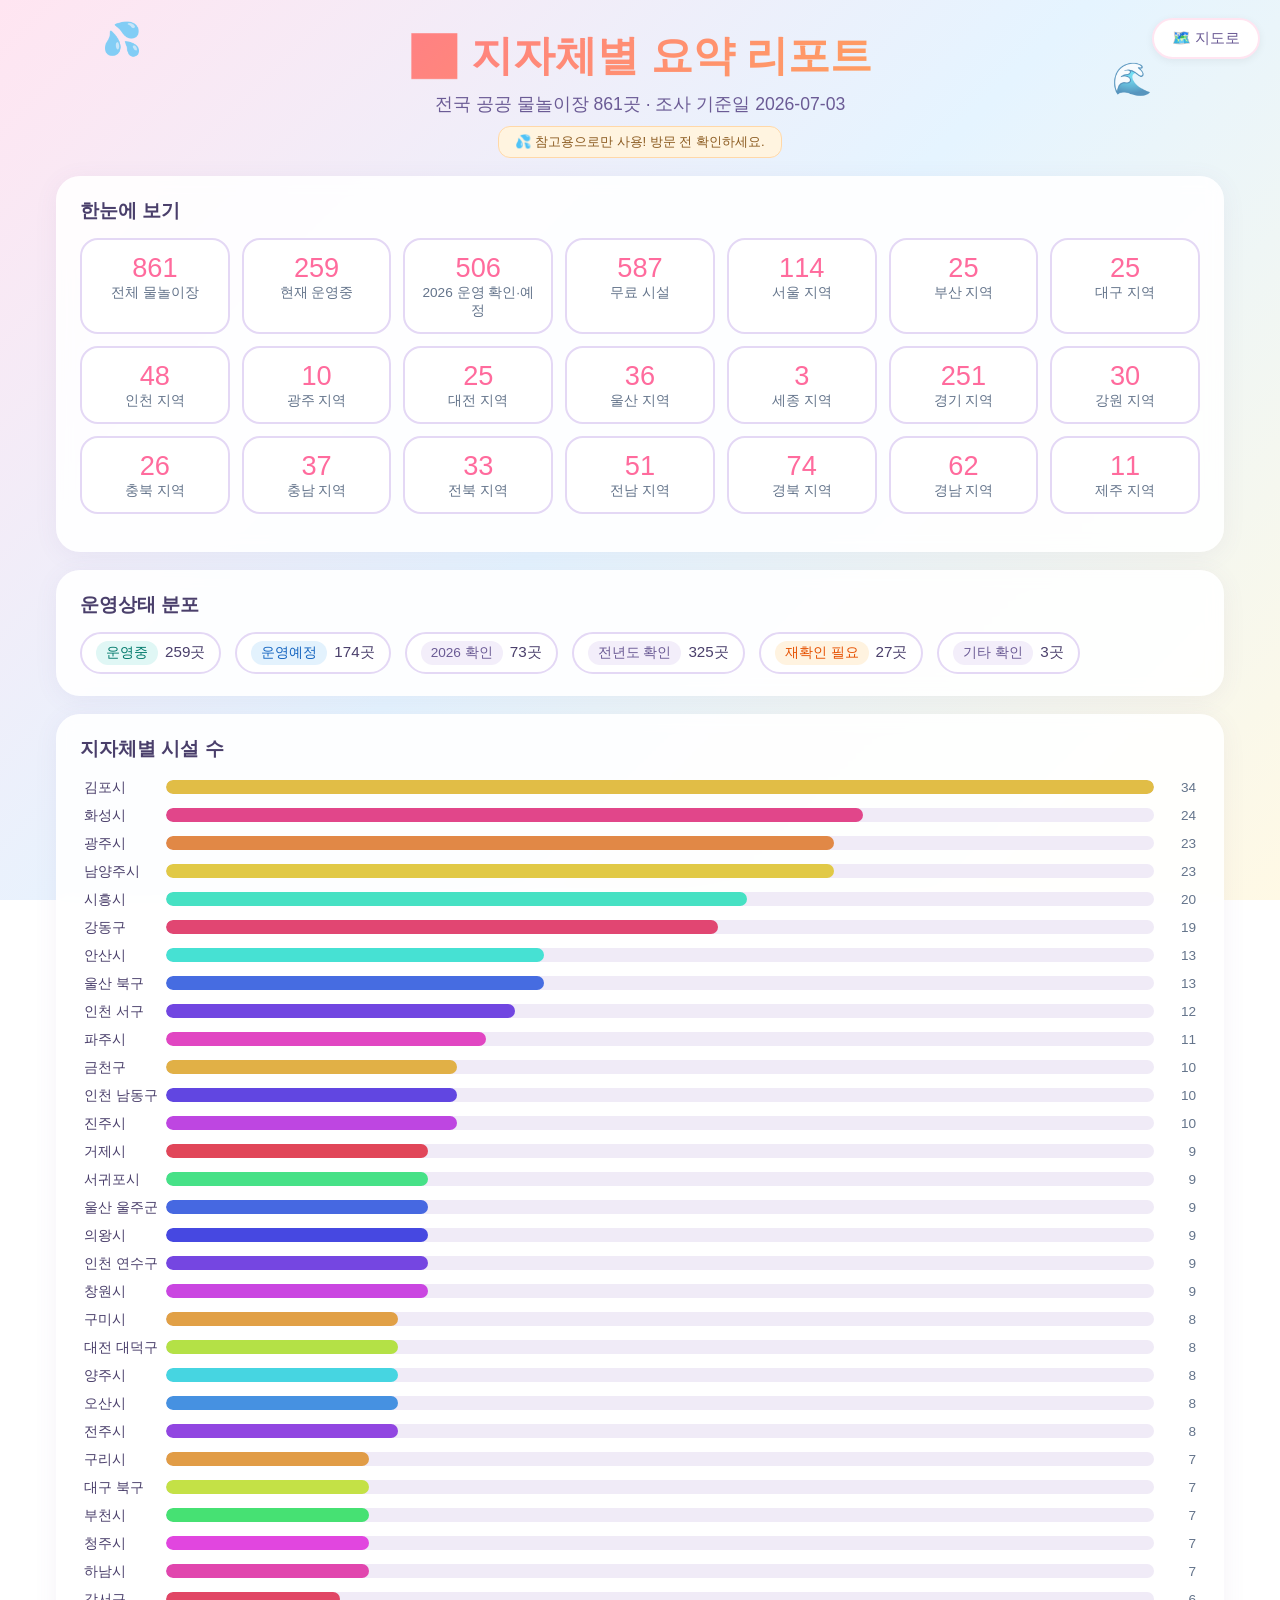
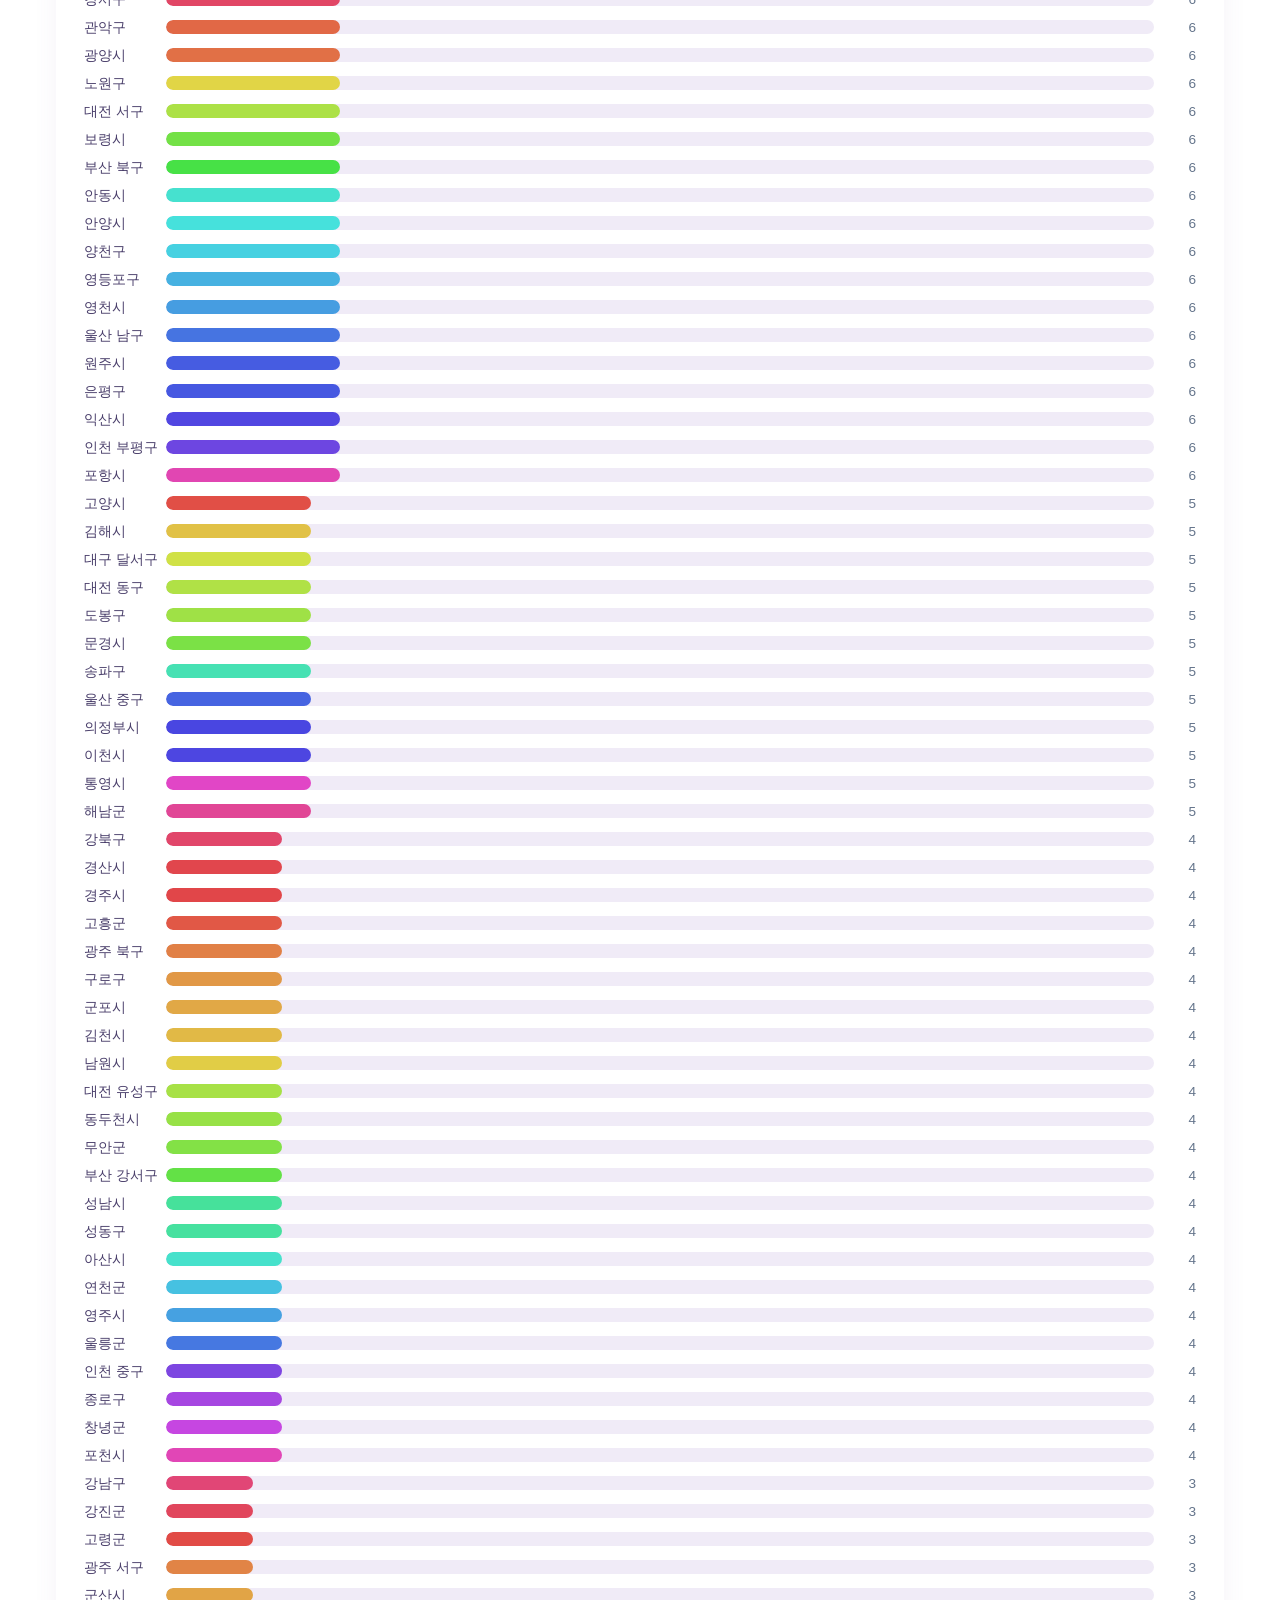
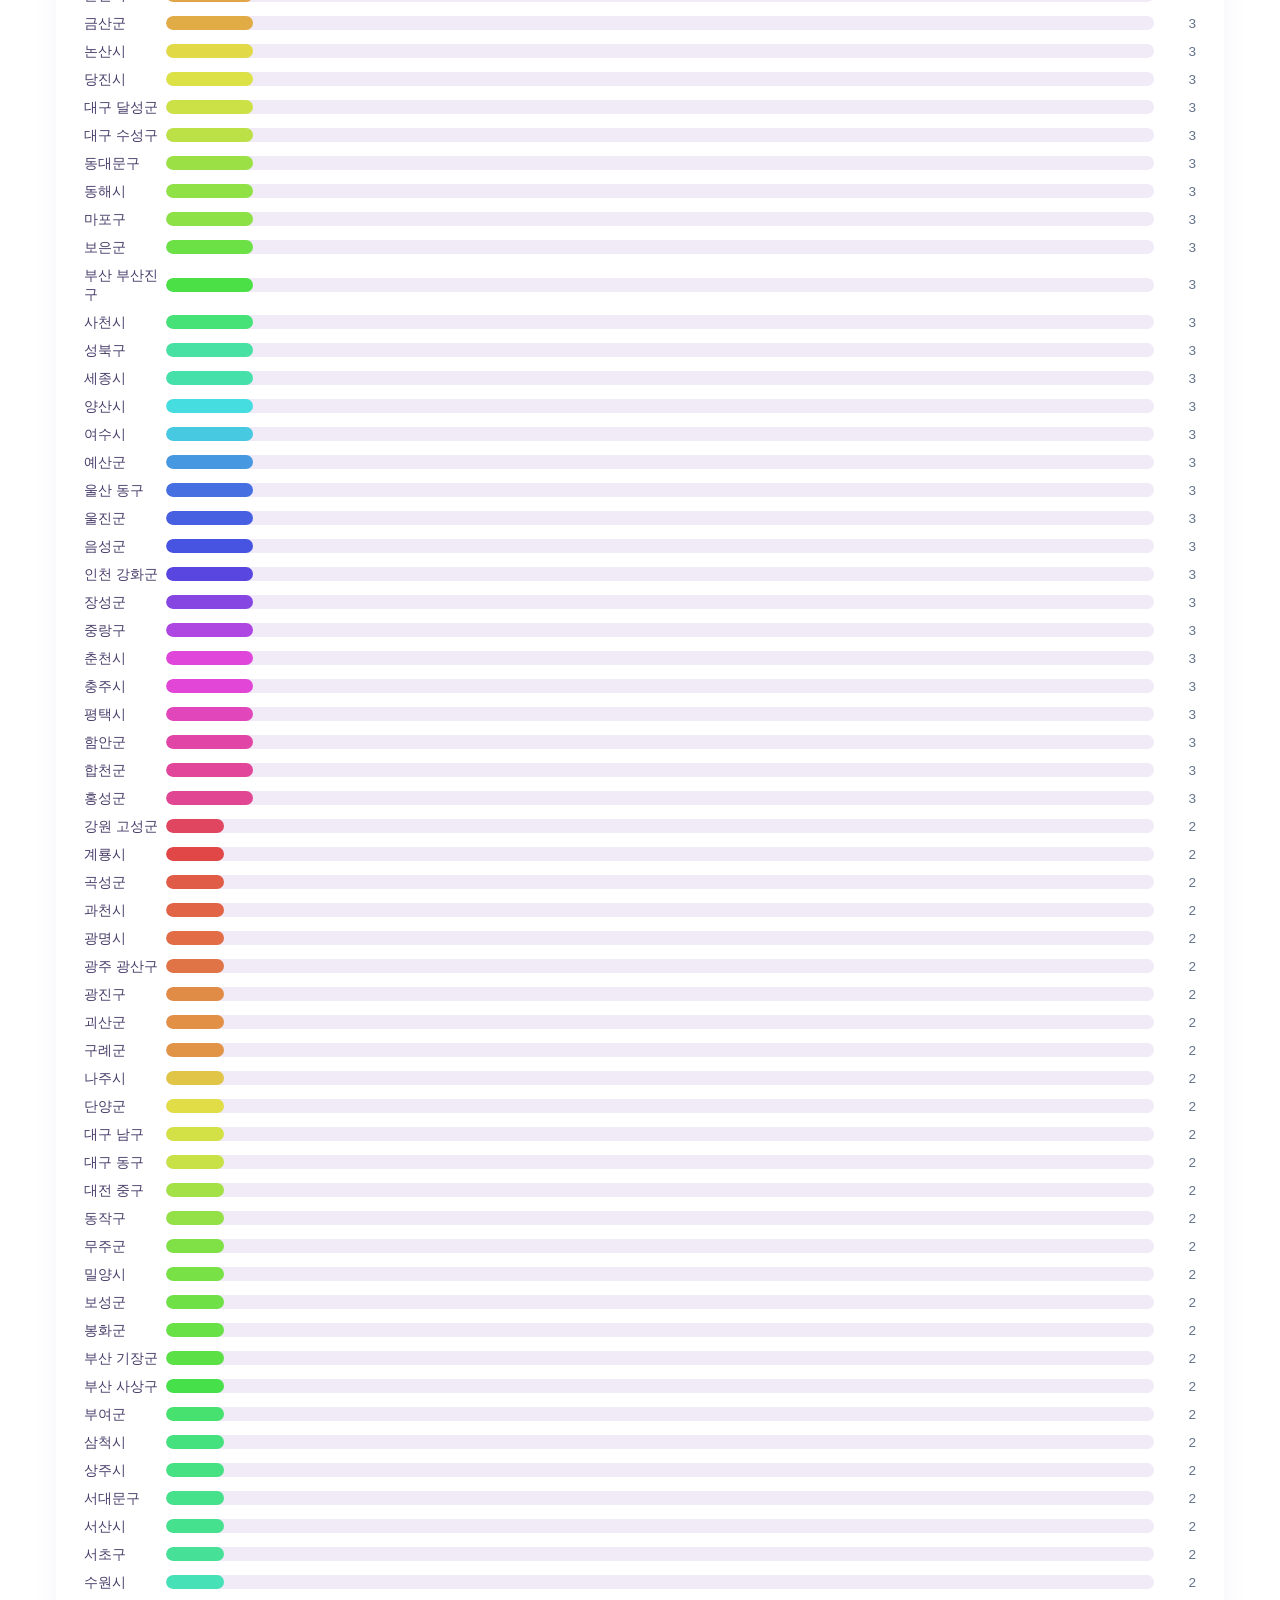
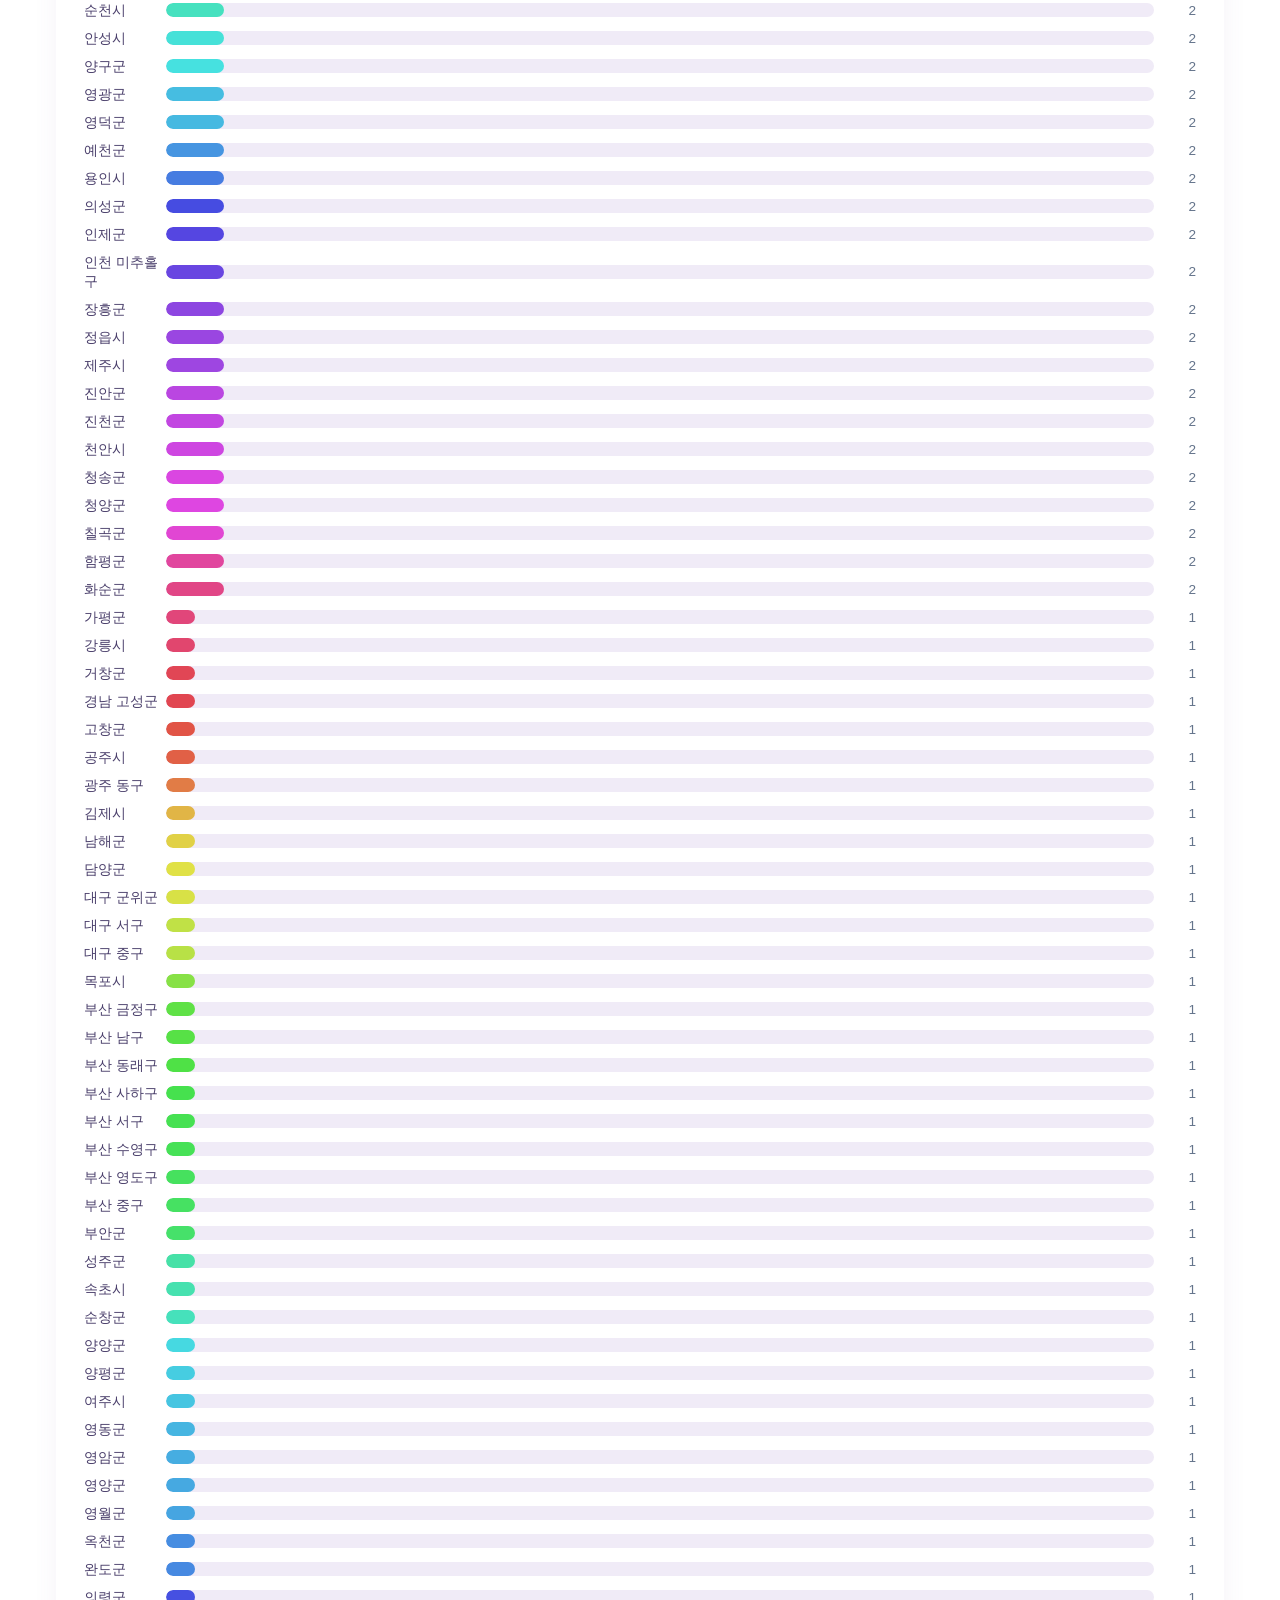
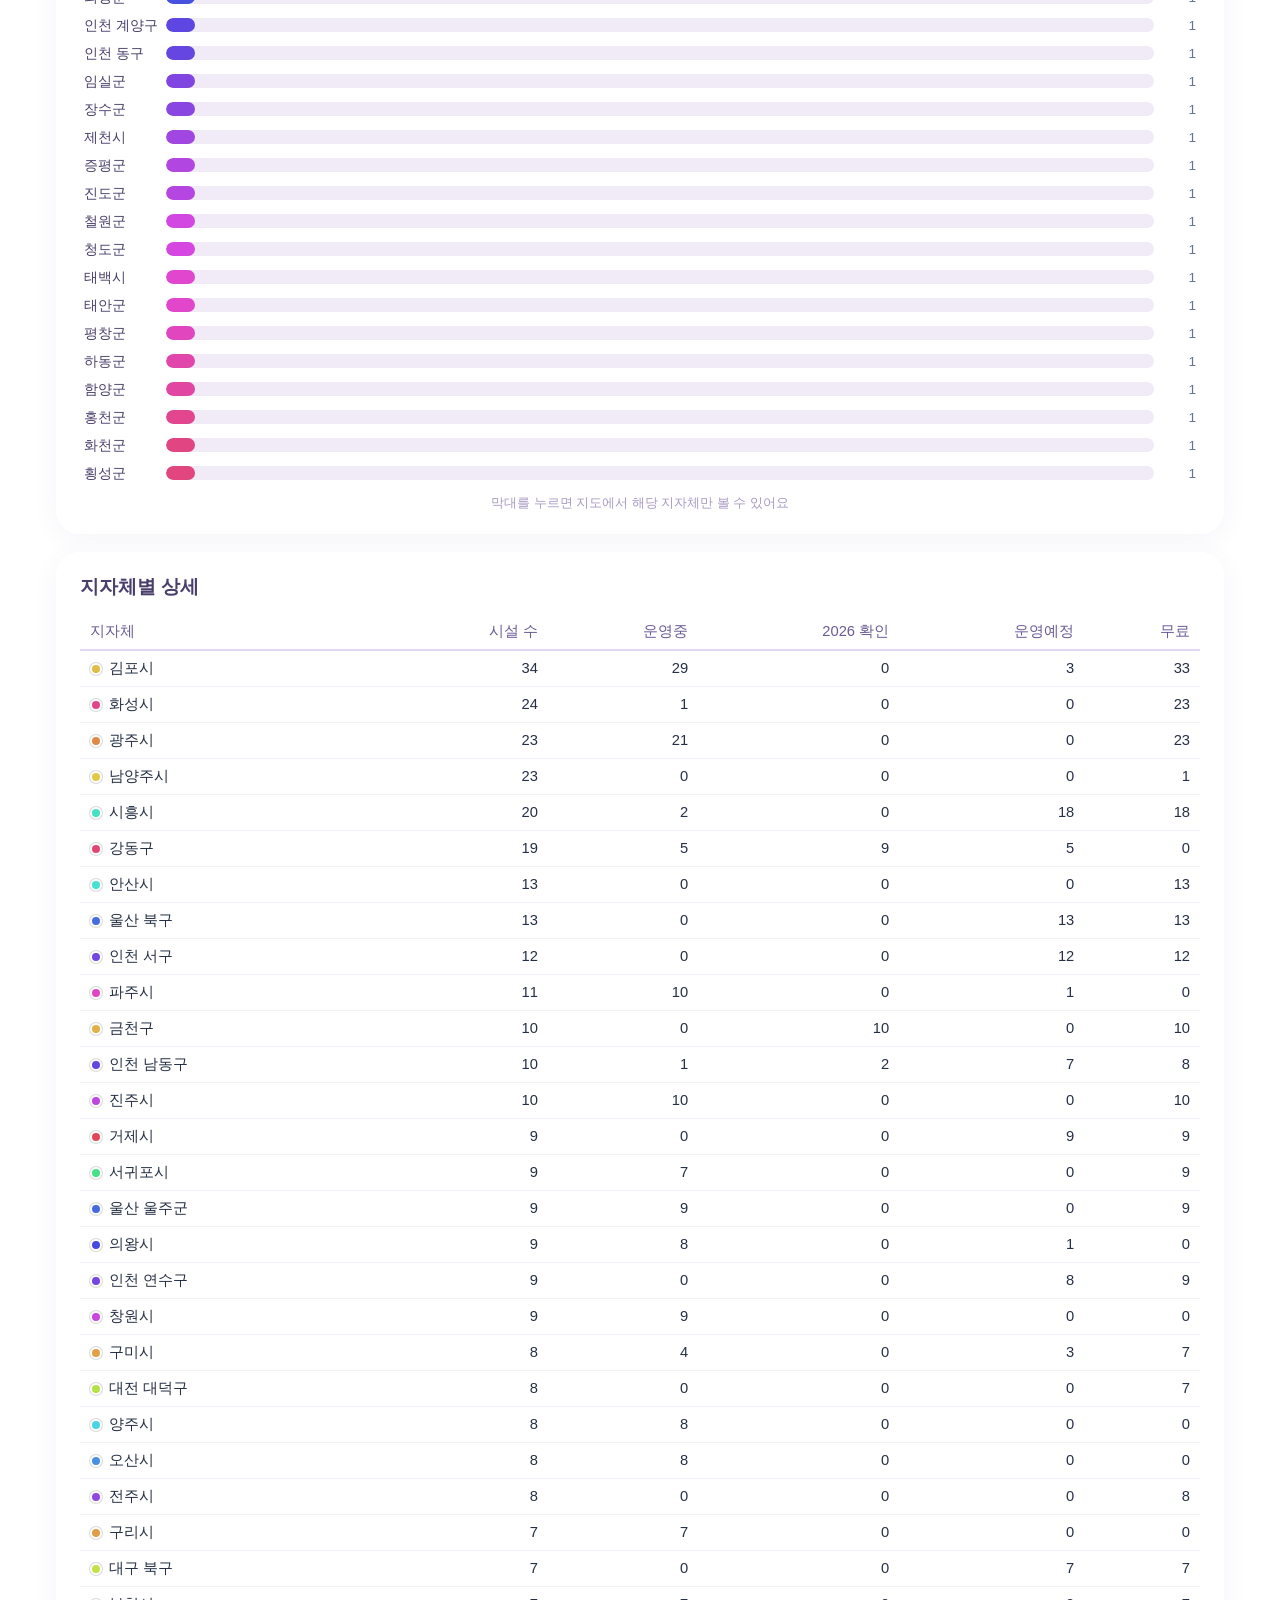
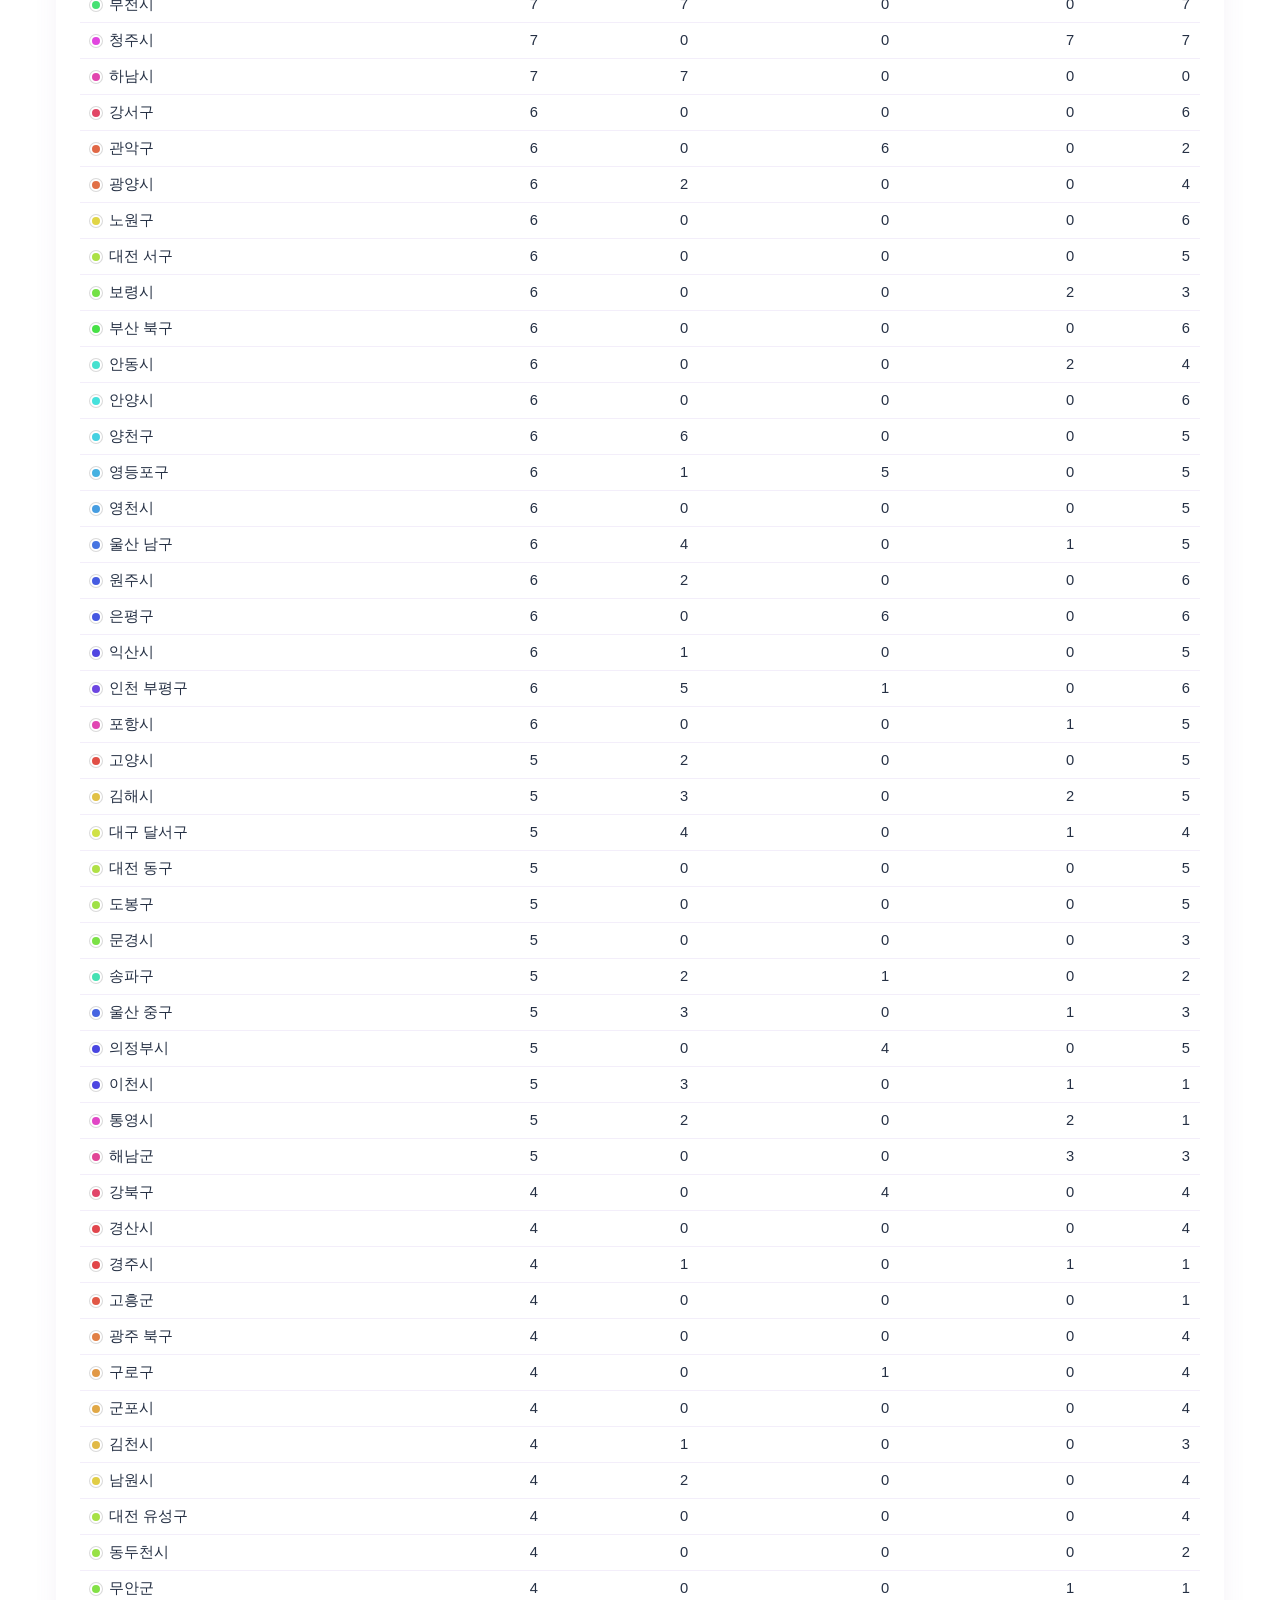
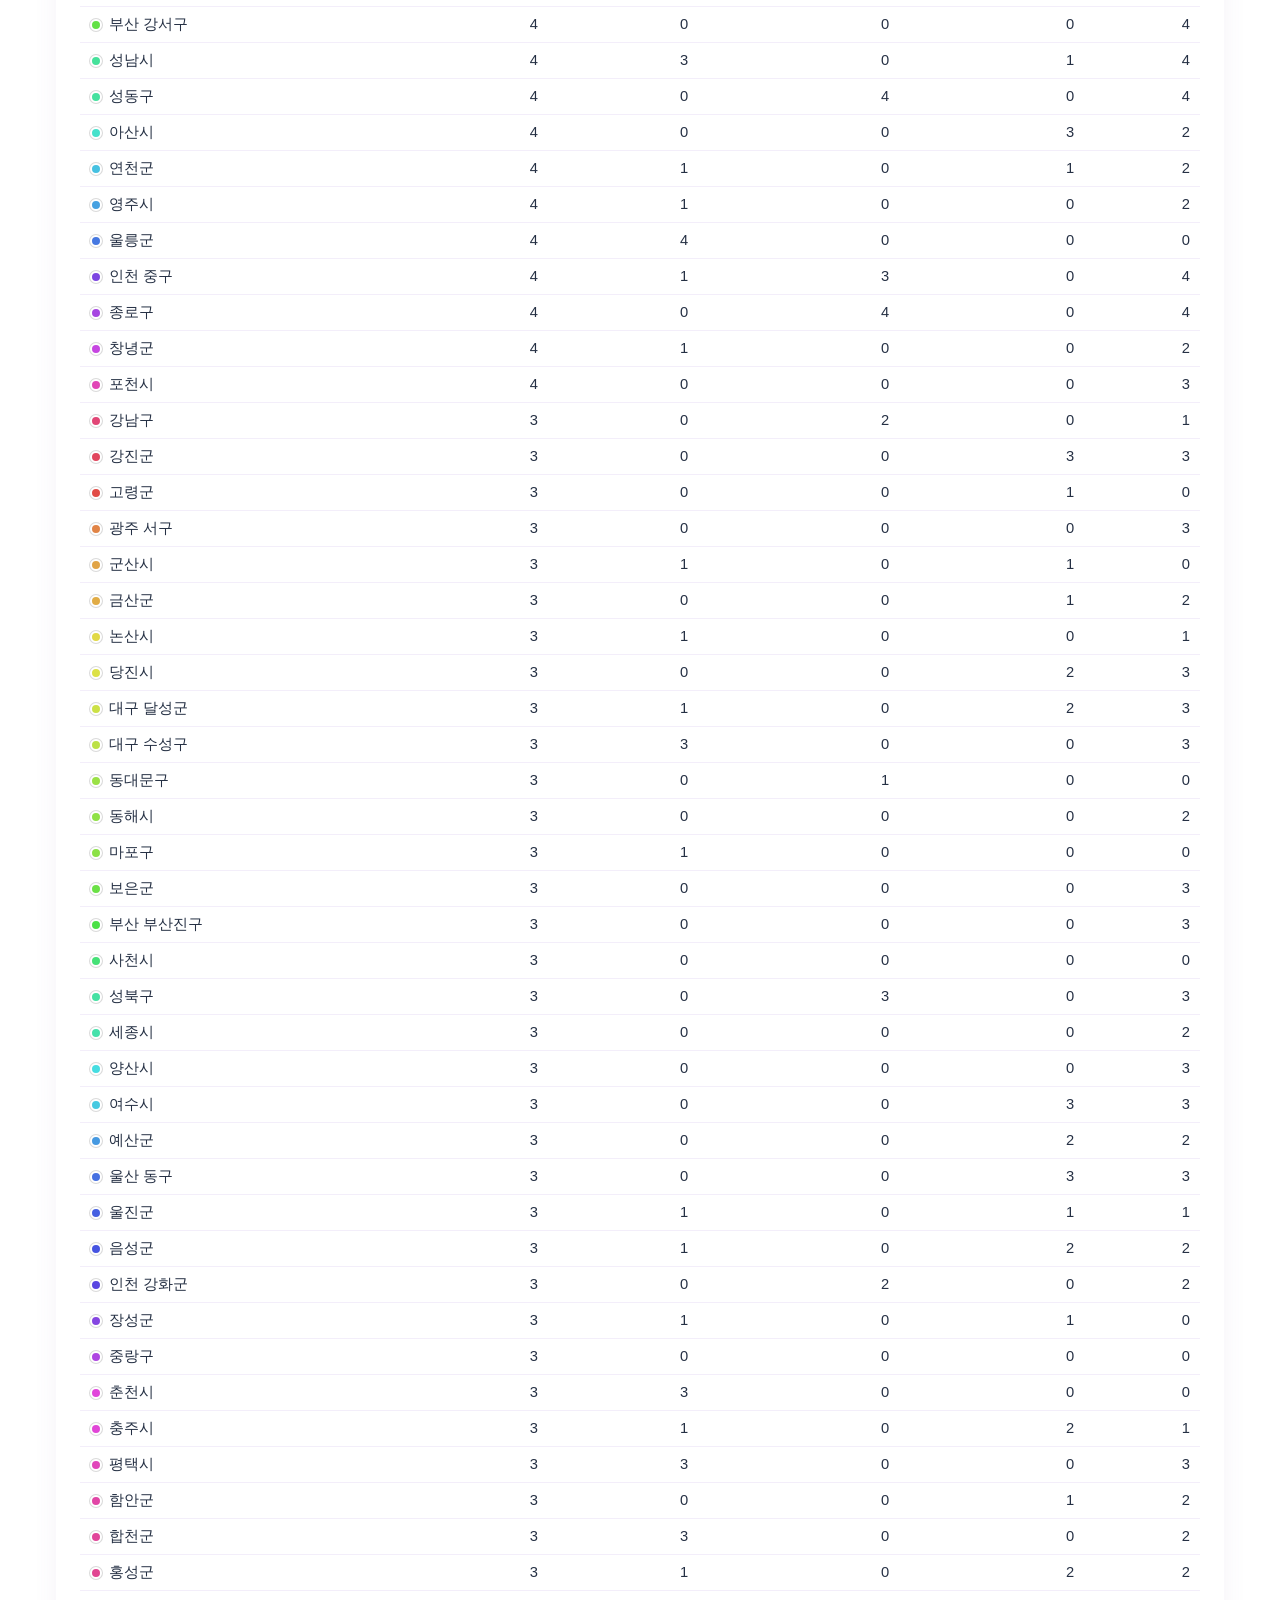
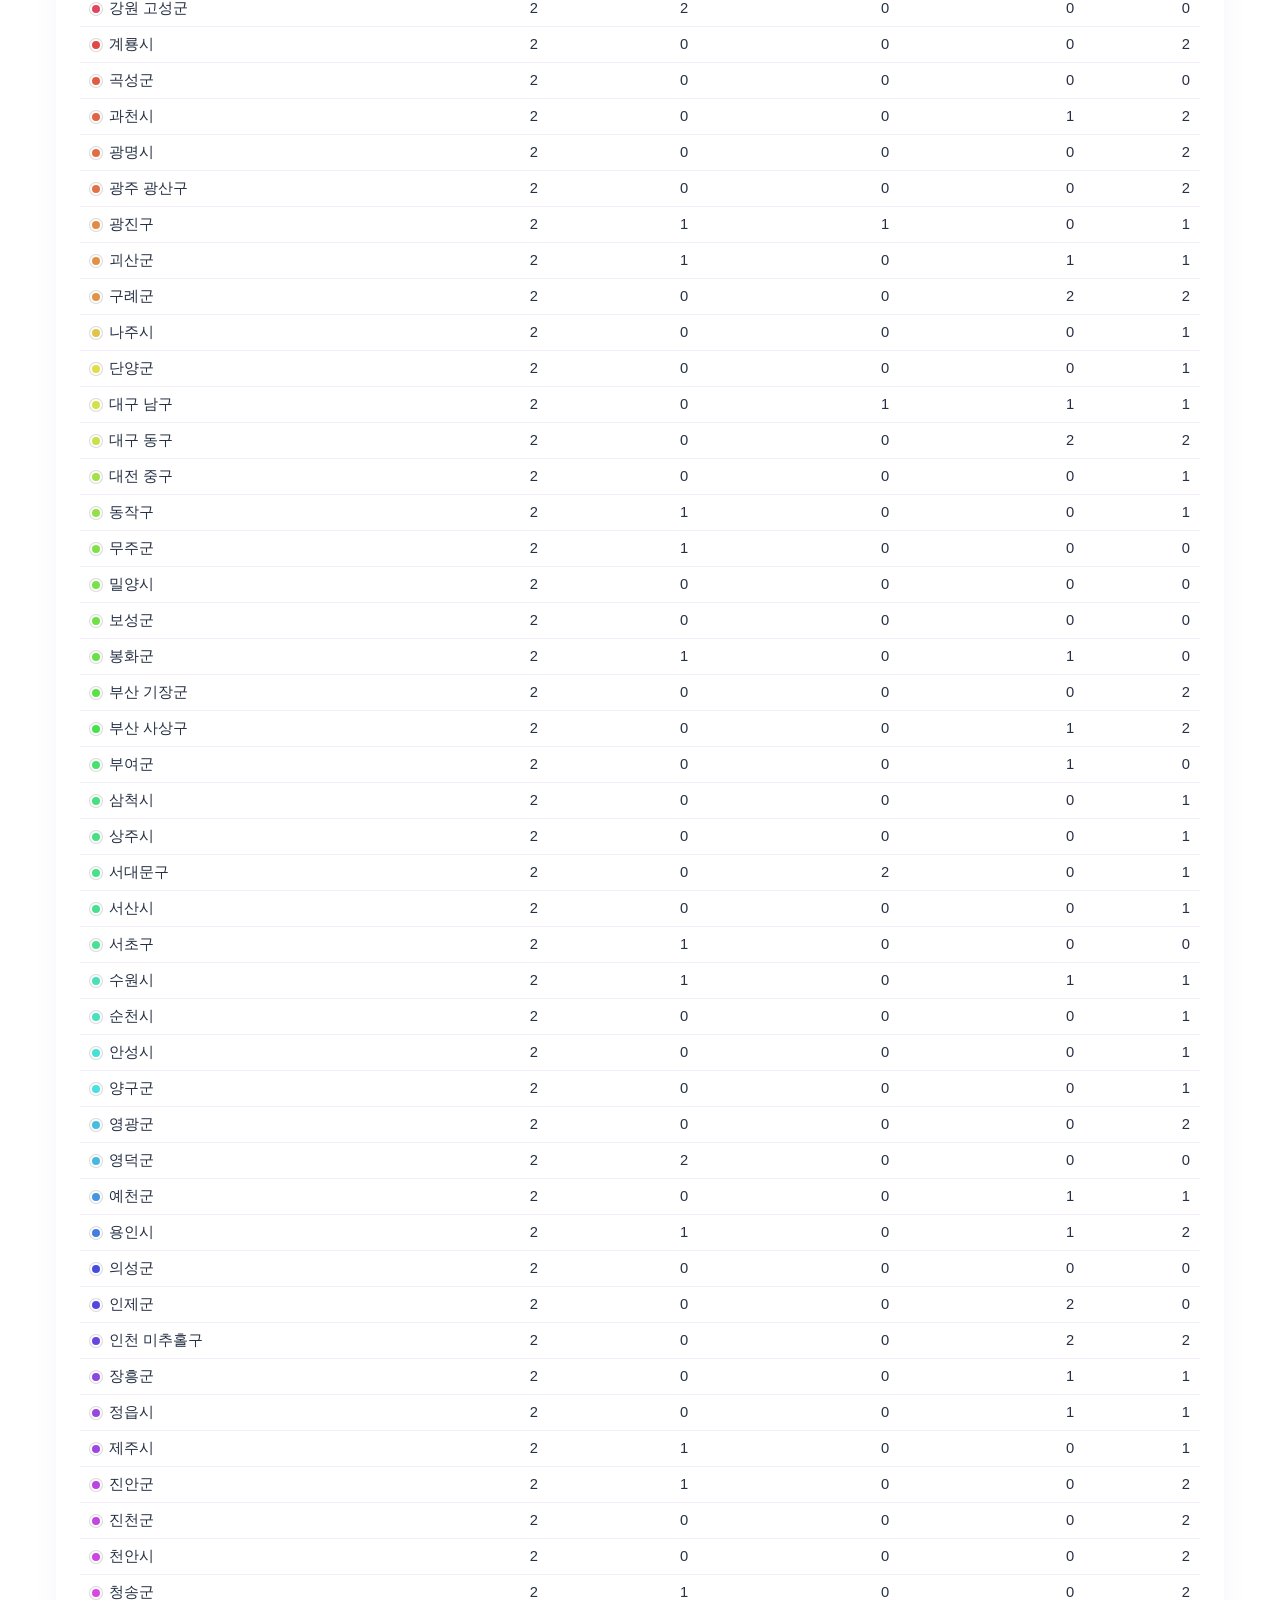
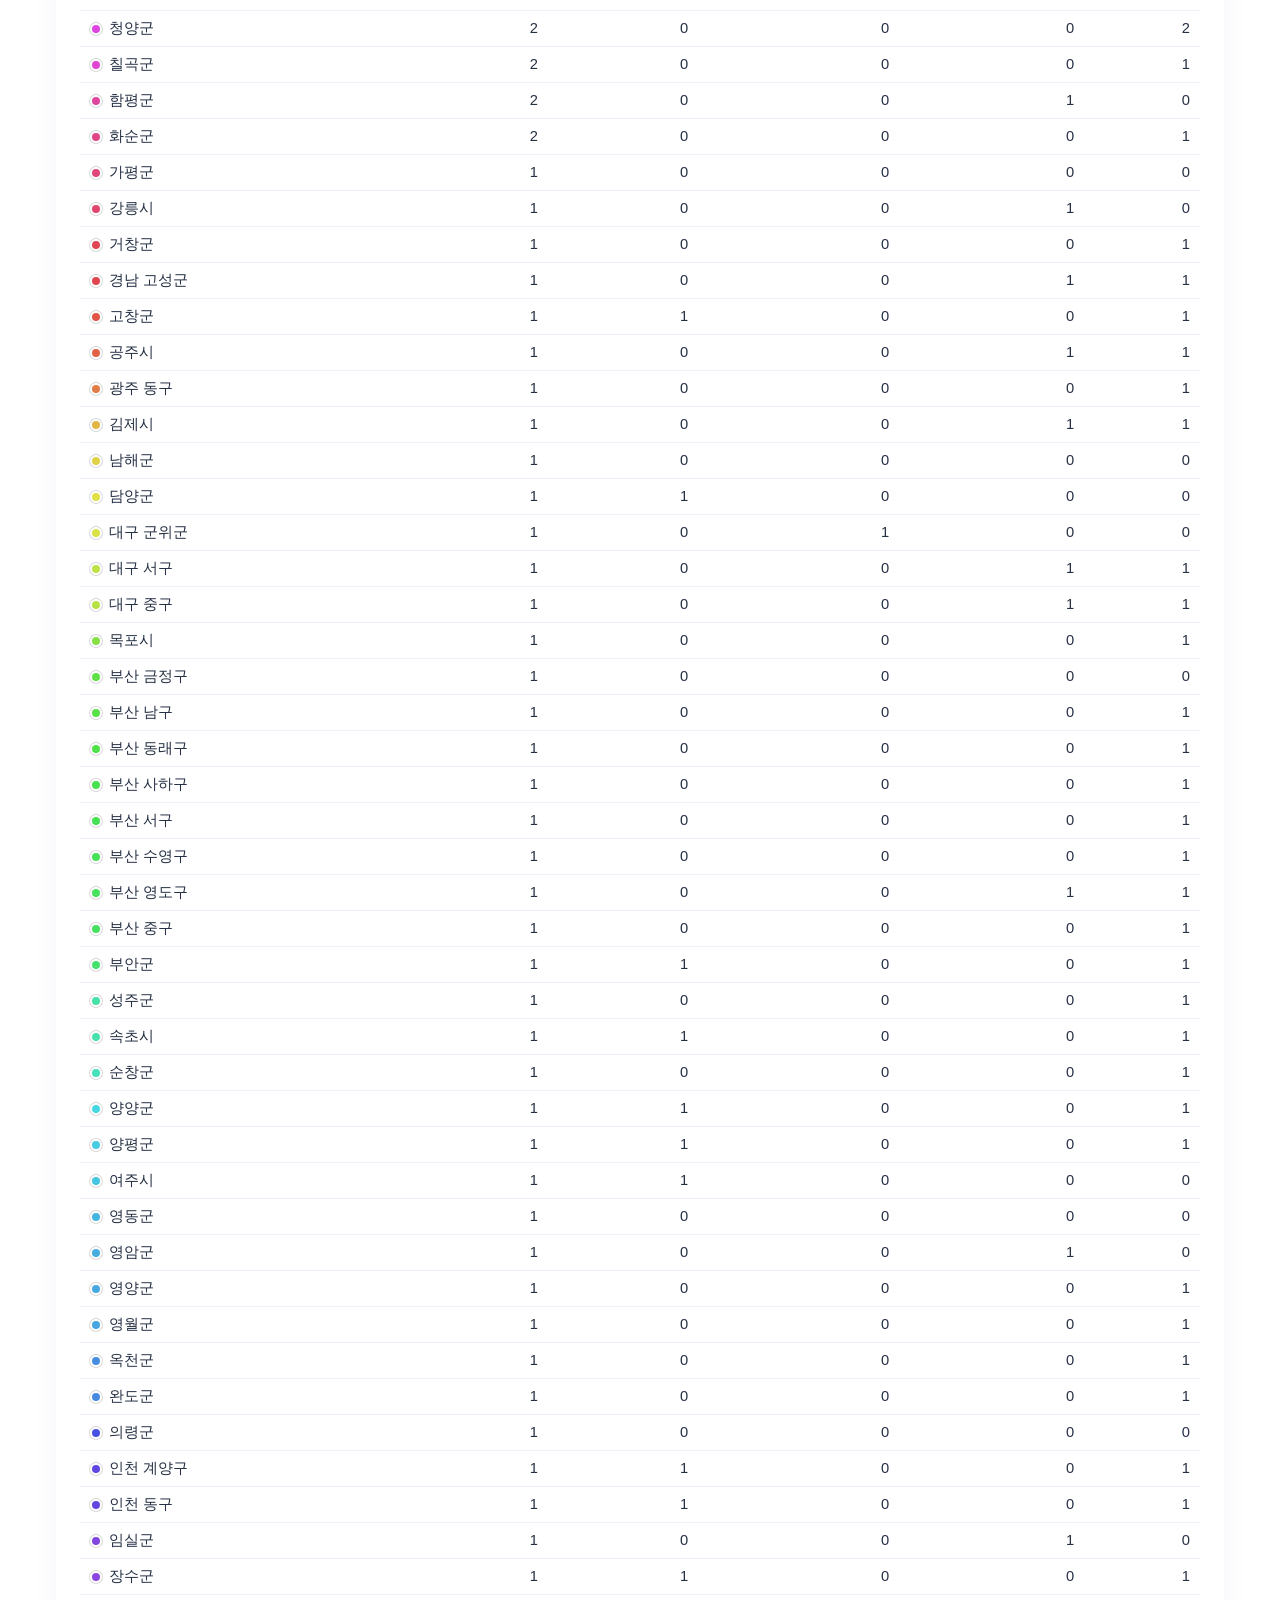
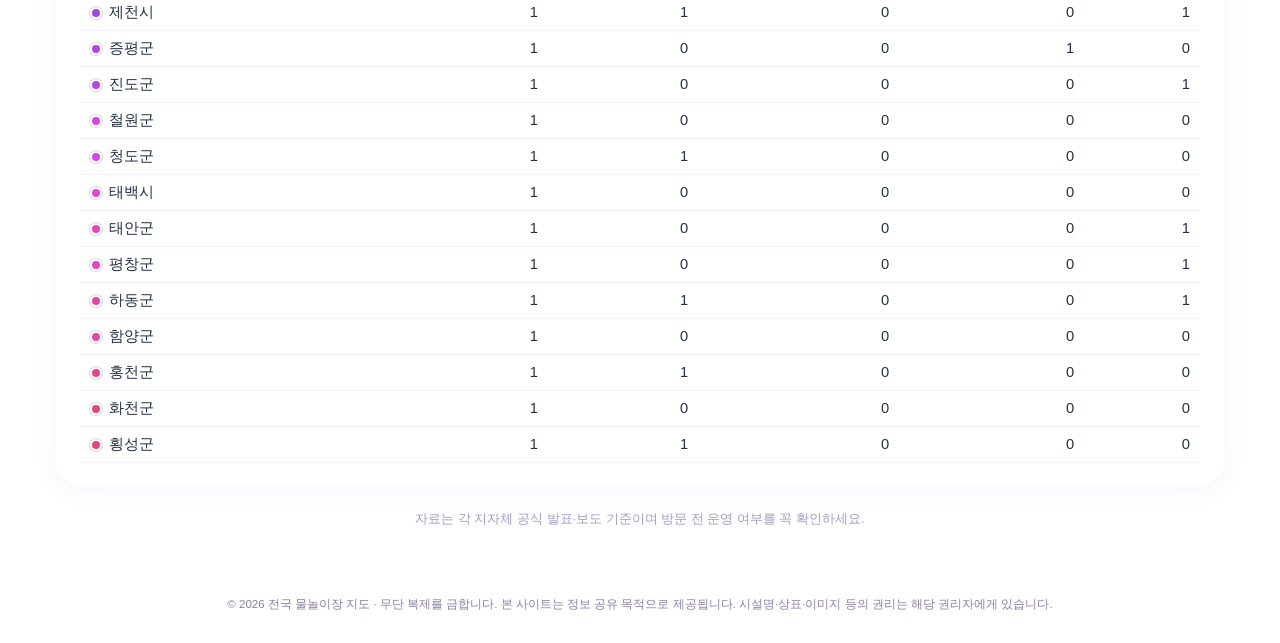
==== report.html @ 9b860f6f "전국 물놀이장 지도 앱 이력 정리를 위한 새 최초 커밋 (보안 점검 반영: sourceUrl 스킴 검증 대비 CSP 적용, 인라인 onclick 제거, 개인 이메일 제거)  Co-" ====
<!DOCTYPE html>
<html lang="ko">
<head>
<meta charset="UTF-8">
<meta name="viewport" content="width=device-width, initial-scale=1.0">
<meta http-equiv="Content-Security-Policy" content="default-src 'self'; script-src 'self'; style-src 'self' 'unsafe-inline' https://fonts.googleapis.com; font-src https://fonts.gstatic.com; img-src 'self' data:; connect-src 'self'; object-src 'none'; base-uri 'self'; form-action 'none'">
<title>지자체별 요약 리포트 📊</title>
<meta name="description" content="전국 지자체별 공공 물놀이장 현황 요약 리포트">
<meta name="theme-color" content="#6B5B95">
<link rel="manifest" href="manifest.json">
<link rel="icon" type="image/png" sizes="512x512" href="assets/icons/app-icon-512.png">
<link rel="apple-touch-icon" sizes="180x180" href="assets/icons/app-icon-apple-180.png">
<meta name="apple-mobile-web-app-capable" content="yes">
<meta name="apple-mobile-web-app-status-bar-style" content="default">
<meta name="apple-mobile-web-app-title" content="물놀이장 지도">
<link rel="stylesheet" href="assets/css/style.css">
</head>
<body>

<header class="app-header">
  <a class="report-btn" href="index.html">🗺️ 지도로</a>
  <div class="header-inner">
    <h1 class="app-title">📊 지자체별 요약 리포트</h1>
    <p class="app-subtitle">전국 공공 물놀이장 <span id="totalCount"></span>곳 · 조사 기준일 <span id="surveyDate"></span></p>
    <div class="top-notice">💦 참고용으로만 사용! 방문 전 확인하세요.</div>
  </div>
  <div class="floating-emoji e1">💦</div>
  <div class="floating-emoji e2">🌊</div>
</header>

<main class="container report-page">

  <!-- 핵심 지표 -->
  <section class="panel">
    <h2 class="report-section-title">한눈에 보기</h2>
    <div class="stat-tiles" id="statTiles"></div>
  </section>

  <!-- 운영상태 분포 -->
  <section class="panel">
    <h2 class="report-section-title">운영상태 분포</h2>
    <div class="status-chips" id="statusChips"></div>
  </section>

  <!-- 지자체별 시설 수 -->
  <section class="panel">
    <h2 class="report-section-title">지자체별 시설 수</h2>
    <div class="district-bars" id="districtBars"></div>
    <p class="dash-hint">막대를 누르면 지도에서 해당 지자체만 볼 수 있어요</p>
  </section>

  <!-- 지자체별 상세 표 -->
  <section class="panel">
    <h2 class="report-section-title">지자체별 상세</h2>
    <div class="table-wrap">
      <table class="report-table" id="reportTable">
        <thead>
          <tr>
            <th>지자체</th><th>시설 수</th><th>운영중</th><th>2026 확인</th><th>운영예정</th><th>무료</th>
          </tr>
        </thead>
        <tbody></tbody>
      </table>
    </div>
  </section>

  <footer class="app-footer">
    <p>자료는 각 지자체 공식 발표·보도 기준이며 방문 전 운영 여부를 꼭 확인하세요.</p>
  </footer>
</main>

<div class="site-notice" role="note">
  © 2026 전국 물놀이장 지도 · 무단 복제를 금합니다. 본 사이트는 정보 공유 목적으로 제공됩니다. 시설명·상표·이미지 등의 권리는 해당 권리자에게 있습니다.
</div>

<script src="assets/js/data.js"></script>
<script src="assets/js/report.js"></script>
</body>
</html>
---- assets/css/style.css ----
@import url('https://fonts.googleapis.com/css2?family=Jua&display=swap');

:root {
  --purple: #6B5B95;
  --purple-dark: #4A3F6B;
  --pink: #FF6B9D;
  --orange: #FFB347;
  --teal: #4ECDC4;
  --grad-primary: linear-gradient(135deg, #FF6B9D, #FFB347);
  --border-light: #E4D8F5;
  --text-muted: #64748b;
  --shadow-card: 0 8px 25px rgba(0, 0, 0, 0.1);
  --shadow-card-hover: 0 15px 35px rgba(0, 0, 0, 0.18);
  --shadow-panel: 0 4px 24px rgba(107, 91, 149, 0.07);
}

* { margin: 0; padding: 0; box-sizing: border-box; }

body {
  font-family: 'Jua', -apple-system, BlinkMacSystemFont, 'Segoe UI', 'Noto Sans KR', sans-serif;
  background: linear-gradient(135deg, #FFE5F1 0%, #E5F4FF 50%, #FFF9E5 100%);
  background-attachment: fixed;
  color: var(--purple-dark);
  min-height: 100vh;
}

/* ---------- 헤더 ---------- */
.app-header {
  position: relative;
  text-align: center;
  padding: 28px 16px 18px;
  overflow: hidden;
}
.app-title {
  font-size: 2.6rem;
  background: var(--grad-primary);
  -webkit-background-clip: text;
  background-clip: text;
  -webkit-text-fill-color: transparent;
  text-shadow: none;
}
.app-subtitle { margin-top: 8px; font-size: 1.1rem; color: var(--purple); }
.top-notice {
  display: inline-block; text-align: center;
  margin: 10px auto 0; padding: 6px 16px;
  background: #FFF4E0; color: #8B5A1F;
  border: 1px solid #FFD8A8; border-radius: 12px;
  font-size: 0.82rem; line-height: 1.35;
  position: relative; z-index: 1;
}
.floating-emoji {
  position: absolute; font-size: 2rem; opacity: 0.7;
  animation: float 4s ease-in-out infinite;
  pointer-events: none;
}
.e1 { top: 20px; left: 8%; }
.e2 { top: 60px; right: 10%; animation-delay: 1s; }
.e3 { bottom: 12px; left: 20%; animation-delay: 2s; }
.e4 { bottom: 24px; right: 22%; animation-delay: 3s; }
@keyframes float {
  0%, 100% { transform: translateY(0) rotate(-4deg); }
  50% { transform: translateY(-12px) rotate(4deg); }
}

.container { max-width: 1200px; margin: 0 auto; padding: 0 16px 40px; }

.report-btn {
  position: absolute; top: 18px; right: 20px; z-index: 10;
  font-size: 0.95rem; text-decoration: none;
  padding: 8px 18px; border-radius: 999px;
  background: white; color: var(--purple);
  border: 2px solid #FFE5F1;
  box-shadow: 0 2px 8px rgba(0, 0, 0, 0.06);
  transition: all 0.25s;
}
.report-btn:hover {
  background: var(--grad-primary); color: white; border-color: transparent;
  transform: translateY(-2px);
  box-shadow: 0 4px 14px rgba(255, 107, 157, 0.4);
}

/* ---------- 패널 공통 ---------- */
.panel {
  background: rgba(255, 255, 255, 0.9);
  backdrop-filter: blur(8px);
  border-radius: 24px;
  box-shadow: var(--shadow-panel);
  padding: 18px 20px;
  margin-bottom: 18px;
}

/* ---------- 리포트 페이지 ---------- */
.report-page .panel { padding: 22px 24px; }
.report-section-title {
  font-size: 1.2rem; color: var(--purple-dark); margin-bottom: 14px;
}
.status-chips { display: flex; flex-wrap: wrap; gap: 14px; }
.status-chip {
  display: inline-flex; align-items: center; gap: 7px;
  background: white; border: 2px solid var(--border-light);
  border-radius: 999px; padding: 7px 14px;
}
.status-chip .tag { font-size: 0.85rem; }
.chip-num { font-size: 0.95rem; color: var(--purple-dark); }
.table-wrap { overflow-x: auto; }
.report-table {
  width: 100%; border-collapse: collapse; font-size: 0.92rem;
  min-width: 560px;
}
.report-table th {
  color: var(--purple); font-weight: normal; text-align: left;
  padding: 8px 10px; border-bottom: 2px solid var(--border-light);
  white-space: nowrap;
}
.report-table td {
  padding: 8px 10px; color: #253044;
  border-bottom: 1px solid #F3EEFA; white-space: nowrap;
}
.report-table td:not(:first-child), .report-table th:not(:first-child) { text-align: right; }
.report-table tr:hover td { background: #FAF7FF; }
.report-table .legend-dot { margin-right: 7px; }

.stat-tiles {
  display: grid; grid-template-columns: repeat(auto-fit, minmax(130px, 1fr));
  gap: 12px; margin-bottom: 16px;
}
.stat-tile {
  background: white; border: 2px solid var(--border-light);
  border-radius: 18px; padding: 12px 14px; text-align: center;
}
.stat-tile .num { font-size: 1.7rem; color: var(--pink); }
.stat-tile .lbl { font-size: 0.85rem; color: var(--text-muted); }

.district-bars { display: flex; flex-direction: column; gap: 5px; }
.dbar {
  display: grid; grid-template-columns: 74px 1fr 34px; align-items: center;
  gap: 8px; background: none; border: none; cursor: pointer;
  font-family: inherit; font-size: 0.9rem; color: var(--purple-dark);
  padding: 2px 4px; border-radius: 10px; text-align: left;
}
.dbar:hover, .dbar.active { background: #F3EEFA; }
.dbar .track { display: block; background: #F0EBF7; border-radius: 999px; height: 14px; overflow: hidden; }
.dbar .fill { display: block; height: 100%; border-radius: 999px; }
.dbar .cnt { text-align: right; color: var(--text-muted); font-size: 0.85rem; }
.dash-hint { margin-top: 10px; font-size: 0.8rem; color: #A89AC5; text-align: center; }

/* ---------- 필터 바 ---------- */
.filter-row {
  display: flex; flex-wrap: wrap; align-items: center; gap: 8px;
  margin-bottom: 10px;
}
.filter-row:last-child { margin-bottom: 0; }
.filter-label {
  font-size: 0.85rem; color: var(--text-muted); min-width: 56px;
}
.search-row { gap: 10px; }

.filter-collapse-btn {
  flex: 0 0 44px; min-height: 44px;
  background: white; color: var(--purple);
  border: 2px solid var(--border-light); border-radius: 999px;
  font-size: 1rem; cursor: pointer;
  box-shadow: 0 2px 8px rgba(0, 0, 0, 0.06);
  transition: all 0.25s;
}
.filter-collapse-btn:hover {
  transform: translateY(-2px);
  box-shadow: 0 4px 12px rgba(107, 91, 149, 0.2);
}
.filter-groups[hidden] { display: none; }
.search-box {
  flex: 1; min-width: 220px; position: relative;
}
.search-icon { position: absolute; left: 14px; top: 50%; transform: translateY(-50%); }
.search-box input {
  width: 100%; padding: 11px 16px 11px 42px;
  border: 2px solid var(--border-light); border-radius: 999px;
  font-family: inherit; font-size: 1rem; color: var(--purple-dark);
  outline: none; background: white; transition: box-shadow 0.2s, border-color 0.2s;
}
.search-box input:focus {
  border-color: #7DD3FC;
  box-shadow: 0 0 0 3px rgba(56, 189, 248, 0.16);
}
.district-select {
  padding: 11px 16px; border: 2px solid var(--border-light); border-radius: 999px;
  font-family: inherit; font-size: 1rem; color: var(--purple-dark);
  background: white; cursor: pointer; outline: none;
}

.pill {
  font-family: inherit; font-size: 0.92rem;
  padding: 7px 16px; border-radius: 999px; cursor: pointer;
  background: white; color: var(--purple);
  border: 2px solid #FFE5F1;
  box-shadow: 0 2px 8px rgba(0, 0, 0, 0.06);
  transition: all 0.25s;
}
.pill:hover { transform: translateY(-2px); }
.pill.active {
  background: var(--grad-primary); color: white; border-color: transparent;
  box-shadow: 0 4px 14px rgba(255, 107, 157, 0.4);
}
.pill.reset { color: var(--text-muted); border-color: #eee; }
.result-count { margin-top: 12px; font-size: 0.95rem; color: var(--purple); }

/* ---------- 뷰 전환 ---------- */
.view-toggle { display: none; justify-content: center; gap: 8px; margin-bottom: 14px; }

/* ---------- 지도 + 목록 ---------- */
.content-grid {
  display: grid; grid-template-columns: 55% 1fr; gap: 18px; align-items: start;
}
.map-pane {
  position: sticky; top: 16px;
  border-radius: 25px; overflow: hidden;
  box-shadow: var(--shadow-card);
  background: white;
}
#map { height: calc(100vh - 120px); min-height: 420px; }
.map-legend {
  position: absolute; bottom: 12px; left: 12px; z-index: 800;
  background: rgba(255, 255, 255, 0.92); border-radius: 14px;
  padding: 8px 12px; font-size: 0.75rem; color: var(--purple-dark);
  box-shadow: 0 2px 8px rgba(0, 0, 0, 0.12);
  display: flex; gap: 10px; align-items: center;
}
.legend-dot {
  display: inline-block; width: 12px; height: 12px; border-radius: 50%;
  border: 2px solid white; box-shadow: 0 0 0 1px rgba(0,0,0,0.15);
  vertical-align: -2px; margin-right: 3px;
}
.legend-dot.approx { opacity: 0.5; border-style: dashed; }

/* Leaflet 팝업을 디자인에 맞게 */
.leaflet-popup-content-wrapper { border-radius: 18px; font-family: 'Jua', sans-serif; }
.popup-name { font-size: 1.05rem; color: var(--purple-dark); margin-bottom: 4px; }
.popup-meta { font-size: 0.85rem; color: var(--text-muted); margin-bottom: 8px; }
.popup-btn {
  font-family: inherit; font-size: 0.85rem; padding: 5px 14px;
  border: none; border-radius: 999px; cursor: pointer;
  background: var(--grad-primary); color: white;
}

/* ---------- 카드 ---------- */
.card-grid {
  display: grid; grid-template-columns: repeat(auto-fill, minmax(240px, 1fr));
  gap: 18px;
}
.facility-card {
  background: white; border-radius: 25px; overflow: hidden;
  box-shadow: var(--shadow-card);
  transition: all 0.4s; cursor: pointer;
  display: flex; flex-direction: column;
}
.facility-card:hover {
  transform: translateY(-8px) rotate(-1deg);
  box-shadow: var(--shadow-card-hover);
}
.card-emoji {
  font-size: 3.2rem; text-align: center; padding: 20px 0 10px;
  background: linear-gradient(135deg, var(--cc1, #E5F4FF), var(--cc2, #FFE5F1));
  position: relative;
}
.fav-btn {
  position: absolute; top: 10px; right: 12px;
  font-size: 1.3rem; background: rgba(255,255,255,0.8);
  border: none; border-radius: 50%; width: 38px; height: 38px;
  cursor: pointer; transition: transform 0.2s;
}
.fav-btn:hover { transform: scale(1.2); }
.card-body { padding: 14px 16px 16px; display: flex; flex-direction: column; gap: 7px; flex: 1; }
.card-name { font-size: 1.08rem; color: var(--purple-dark); line-height: 1.3; }
.card-tags { display: flex; flex-wrap: wrap; gap: 5px; }
.tag {
  font-size: 0.72rem; padding: 3px 10px; border-radius: 999px;
  background: #F3EEFA; color: var(--purple);
}
.tag.district { color: white; }
.tag.status-운영중 { background: #E0F7F5; color: #00796B; }
.tag.status-운영예정 { background: #E3F2FD; color: #1565C0; }
.tag.status-중단 { background: #FBE9E7; color: #C62828; }
.tag.status-재확인 { background: #FFF3E0; color: #E65100; }
.tag.free { background: #E0F7F5; color: #00796B; }
.tag.paid { background: #FFF3E0; color: #E65100; }
.card-info { font-size: 0.85rem; color: var(--text-muted); line-height: 1.5; }
.card-info .ico { margin-right: 4px; }
.card-locate {
  align-self: flex-start; margin-top: 2px;
  font-family: inherit; font-size: 0.8rem;
  padding: 5px 13px; border-radius: 999px; cursor: pointer;
  background: #E5F4FF; color: #0369A1; border: none;
  transition: transform 0.2s;
}
.card-locate:hover { transform: translateY(-2px); }

/* ---------- 빈 상태 ---------- */
.empty-state { text-align: center; padding: 60px 0; color: var(--purple); }
.empty-emoji { font-size: 4rem; animation: float 3s ease-in-out infinite; }

/* ---------- 모달 ---------- */
.modal-overlay {
  position: fixed; inset: 0; z-index: 2000;
  background: rgba(0, 0, 0, 0.5); backdrop-filter: blur(4px);
  display: flex; align-items: center; justify-content: center;
  padding: 20px;
}
.modal-overlay[hidden] { display: none; }
.modal-card {
  background: white; border-radius: 25px;
  max-width: 520px; width: 100%; max-height: 85vh; overflow-y: auto;
  padding: 28px 26px 24px; position: relative;
  animation: popIn 0.35s cubic-bezier(0.34, 1.56, 0.64, 1);
}
@keyframes popIn {
  from { transform: scale(0.7); opacity: 0; }
  to { transform: scale(1); opacity: 1; }
}
.modal-close {
  position: absolute; top: 14px; right: 14px;
  width: 38px; height: 38px; border-radius: 50%;
  border: none; background: #F3EEFA; color: var(--purple);
  font-size: 1rem; cursor: pointer; transition: transform 0.3s;
}
.modal-close:hover { transform: rotate(90deg); }
.modal-emoji { font-size: 3rem; text-align: center; }
.modal-title { font-size: 1.4rem; text-align: center; margin: 6px 0 4px; color: var(--purple-dark); }
.modal-tags { display: flex; justify-content: center; flex-wrap: wrap; gap: 6px; margin-bottom: 14px; }
.detail-list { display: flex; flex-direction: column; gap: 9px; margin-bottom: 18px; }
.detail-item {
  display: grid; grid-template-columns: 86px 1fr; gap: 8px;
  font-size: 0.92rem; line-height: 1.5;
  border-left: 4px solid var(--orange); padding-left: 10px;
}
.detail-item .k { color: var(--purple); }
.detail-item .v { color: #253044; word-break: break-all; }
.geo-notice {
  background: #FFF9E5; border-radius: 12px; padding: 8px 12px;
  font-size: 0.8rem; color: #B8860B; margin-bottom: 14px;
}
.modal-links { display: flex; gap: 10px; justify-content: center; flex-wrap: wrap; }
.link-btn {
  font-family: inherit; font-size: 0.95rem; text-decoration: none;
  padding: 9px 20px; border-radius: 999px; color: white;
  border: none; cursor: pointer; transition: transform 0.2s;
  display: inline-block;
}
.link-btn:hover { transform: translateY(-2px); }
.link-btn.map { background: #4CAF7D; }
.link-btn.web { background: #38bdf8; }
.link-btn.fav { background: var(--pink); }

/* ---------- 푸터 ---------- */
.app-footer { margin-top: 26px; text-align: center; font-size: 0.8rem; color: #A89AC5; }

.site-notice {
  max-width: 1200px; margin: 18px auto 0; padding: 10px 20px 30px;
  text-align: center; color: #8A7FA8; font-size: 0.72rem; line-height: 1.5;
}

/* ---------- 반응형 ---------- */
@media (max-width: 900px) {
  .app-title { font-size: 1.9rem; }
  .view-toggle { display: flex; }
  .content-grid { grid-template-columns: 1fr; }
  .map-pane { position: relative; top: auto; }
  #map { height: 62vh; min-height: 340px; }
  .content-grid.view-map .list-pane { display: none; }
  .content-grid.view-list .map-pane { display: none; }
  .card-grid { grid-template-columns: repeat(auto-fill, minmax(200px, 1fr)); gap: 12px; }
  .district-bars { max-height: 260px; overflow-y: auto; }
  .filter-label { width: 100%; min-width: 0; }
}
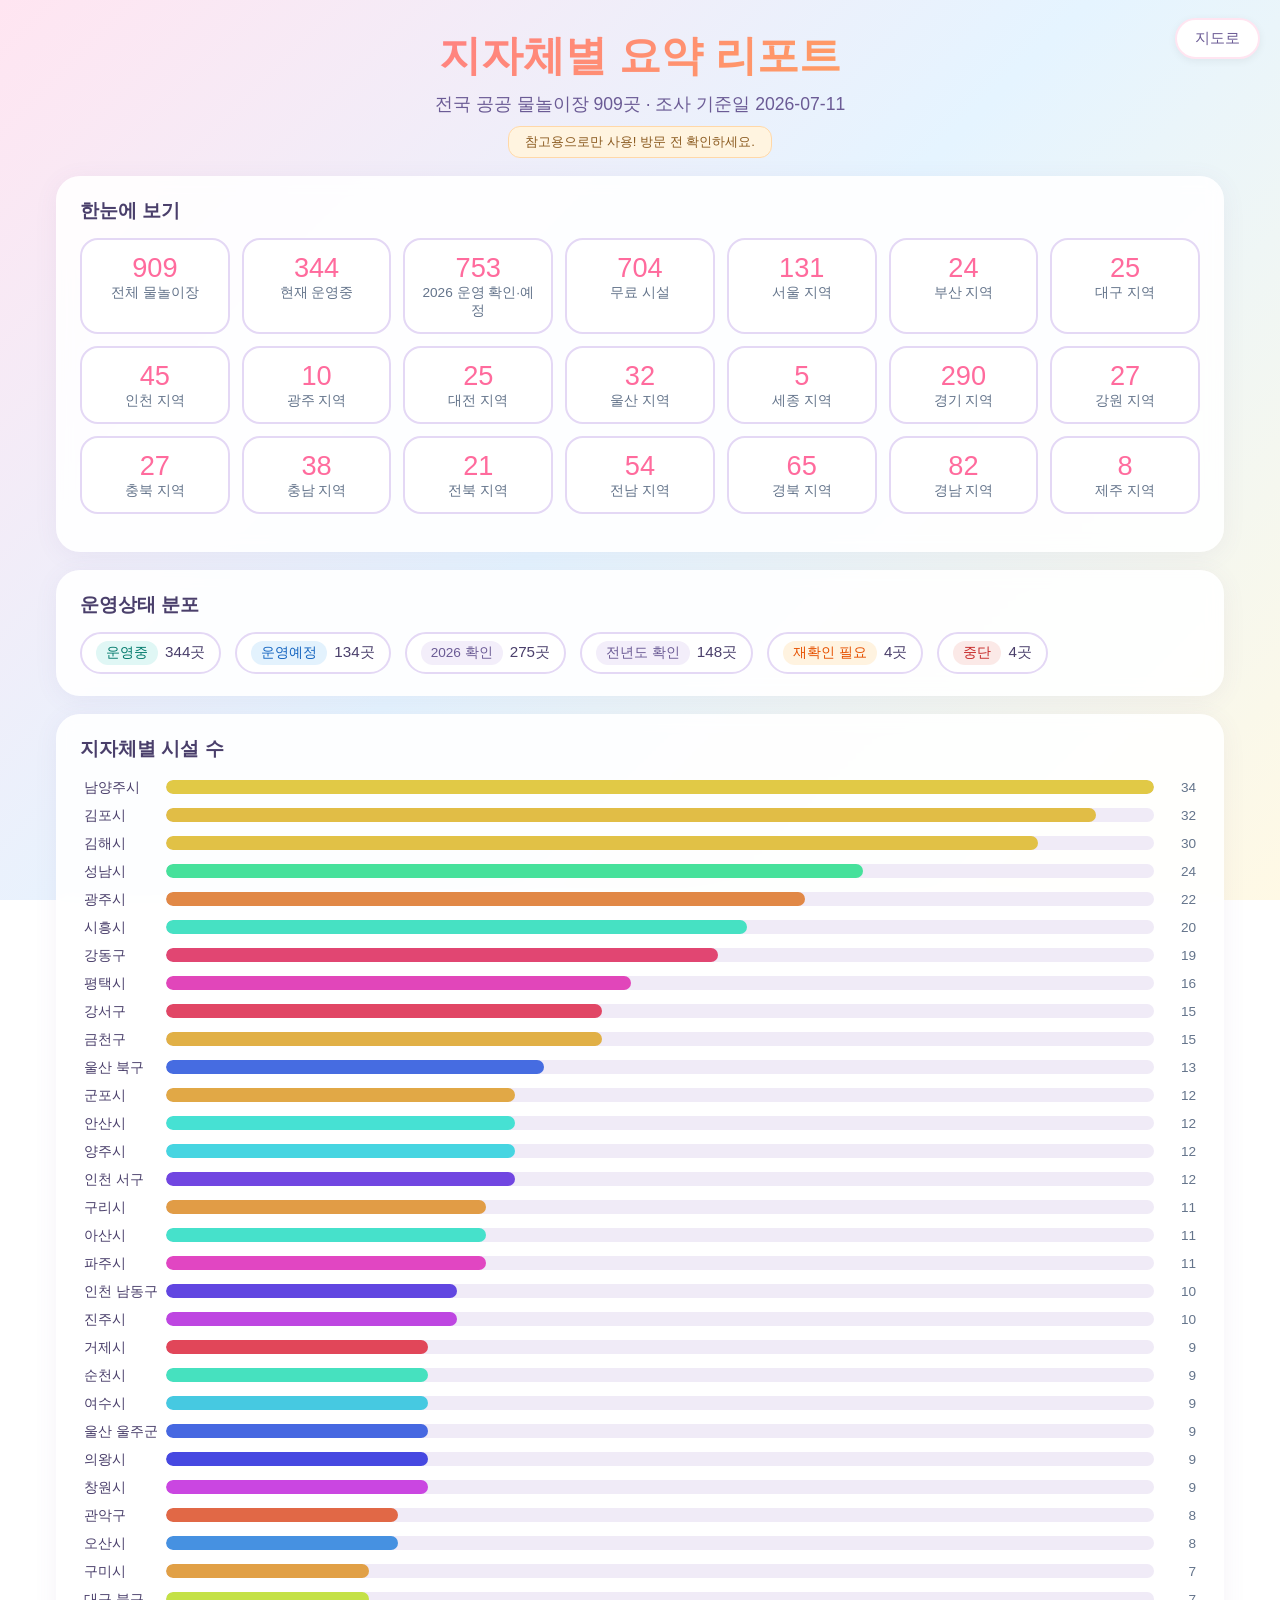
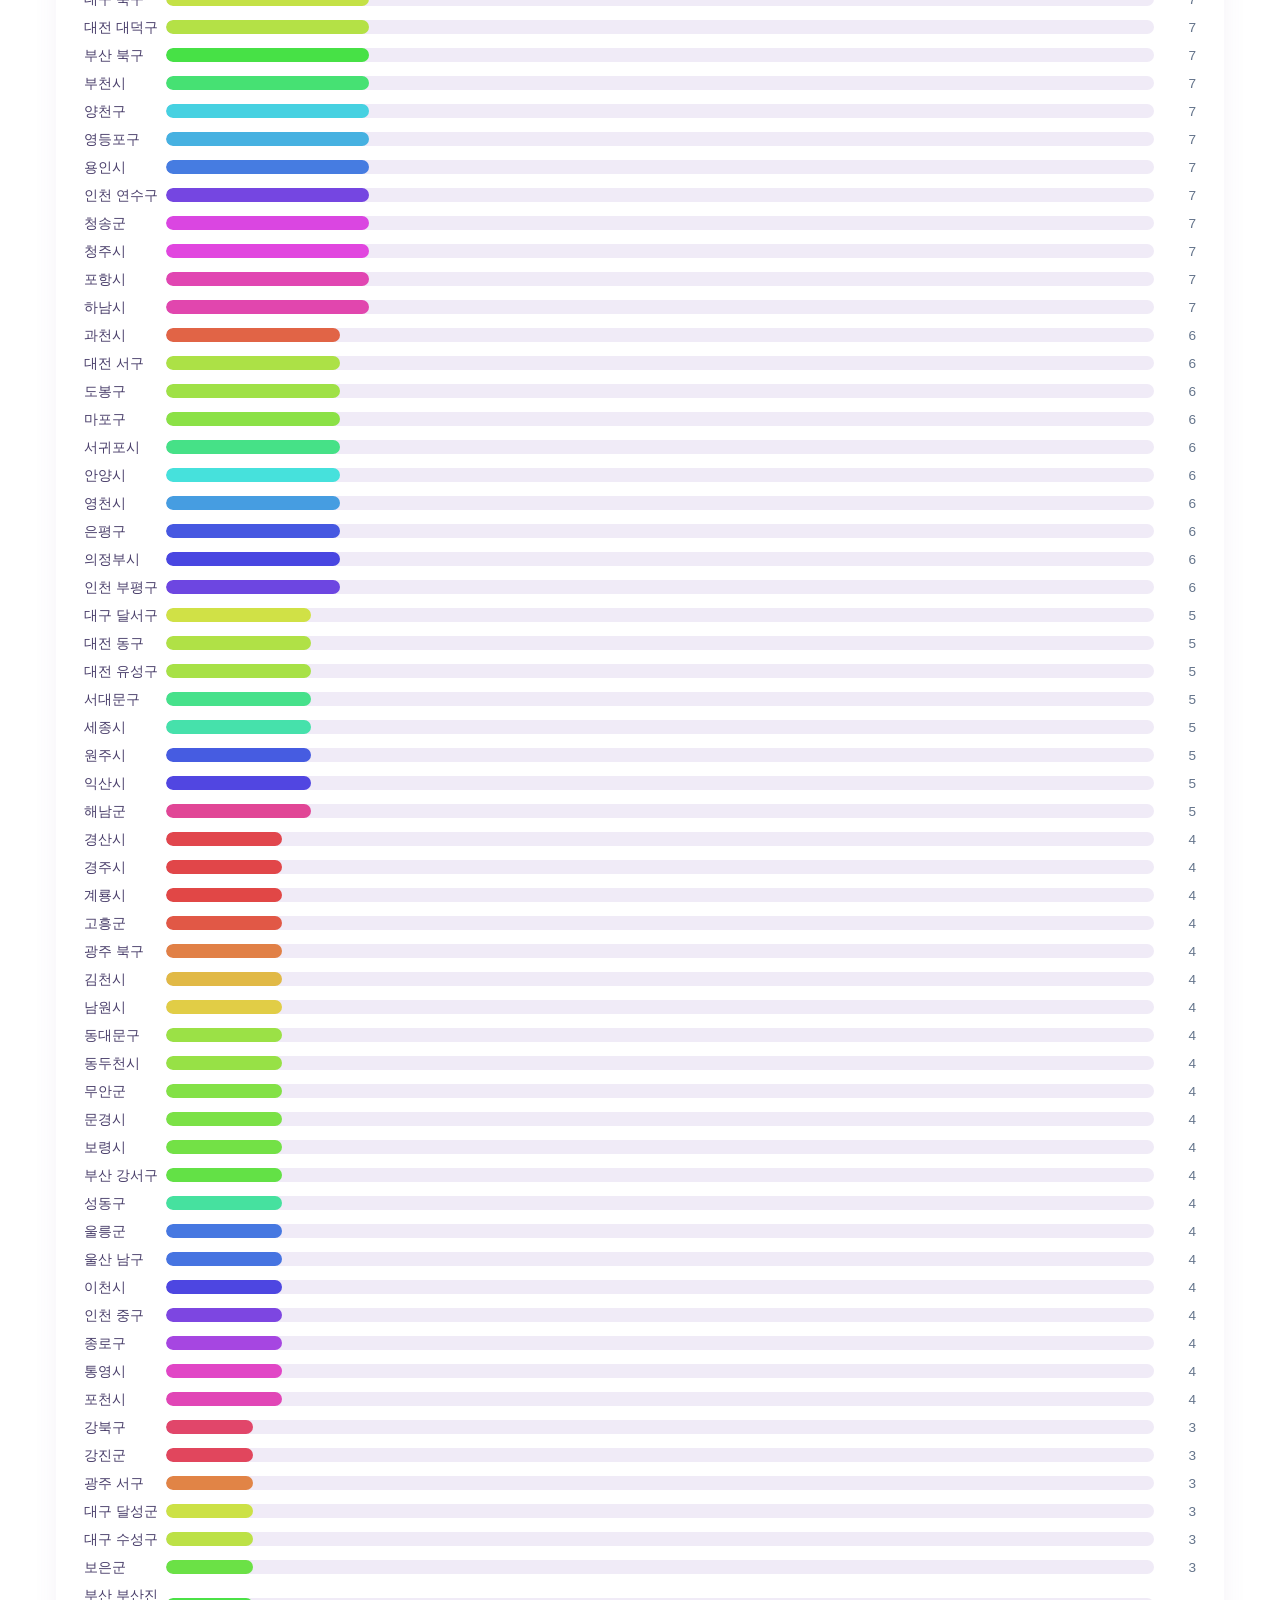
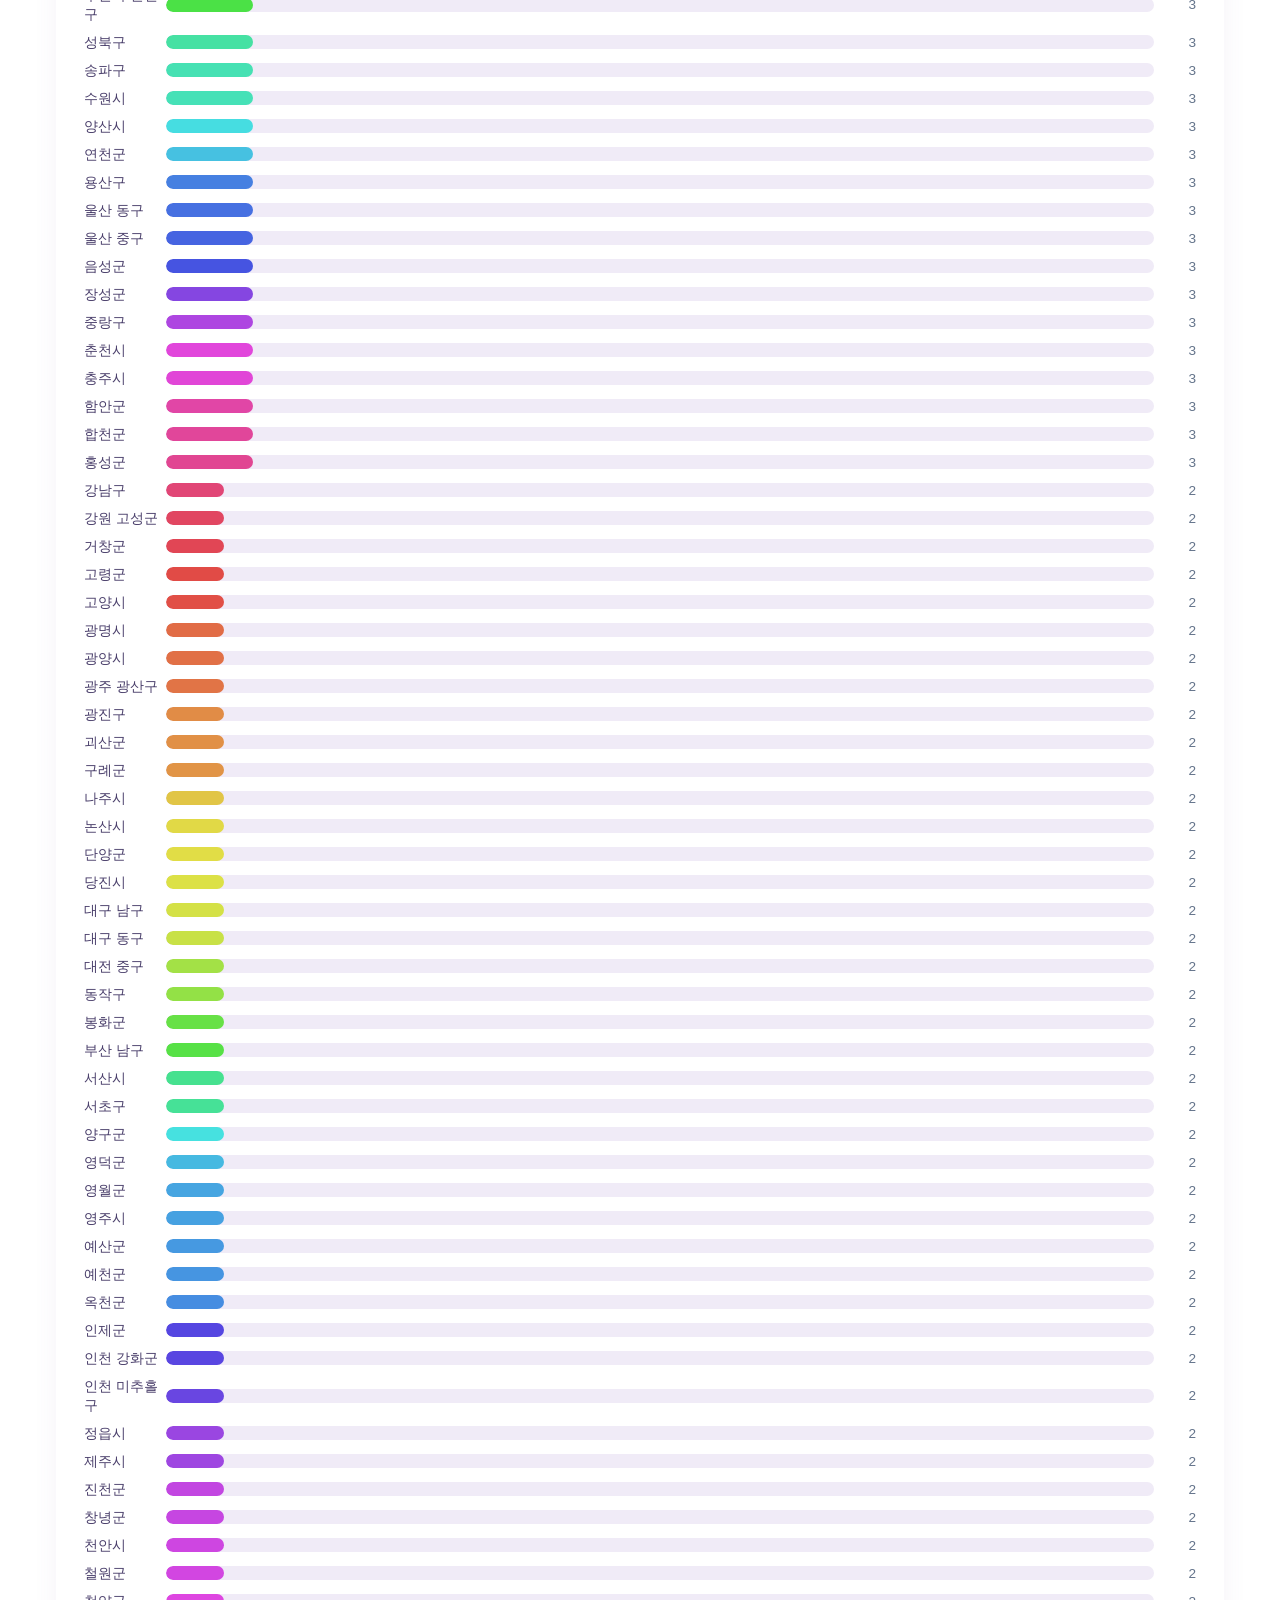
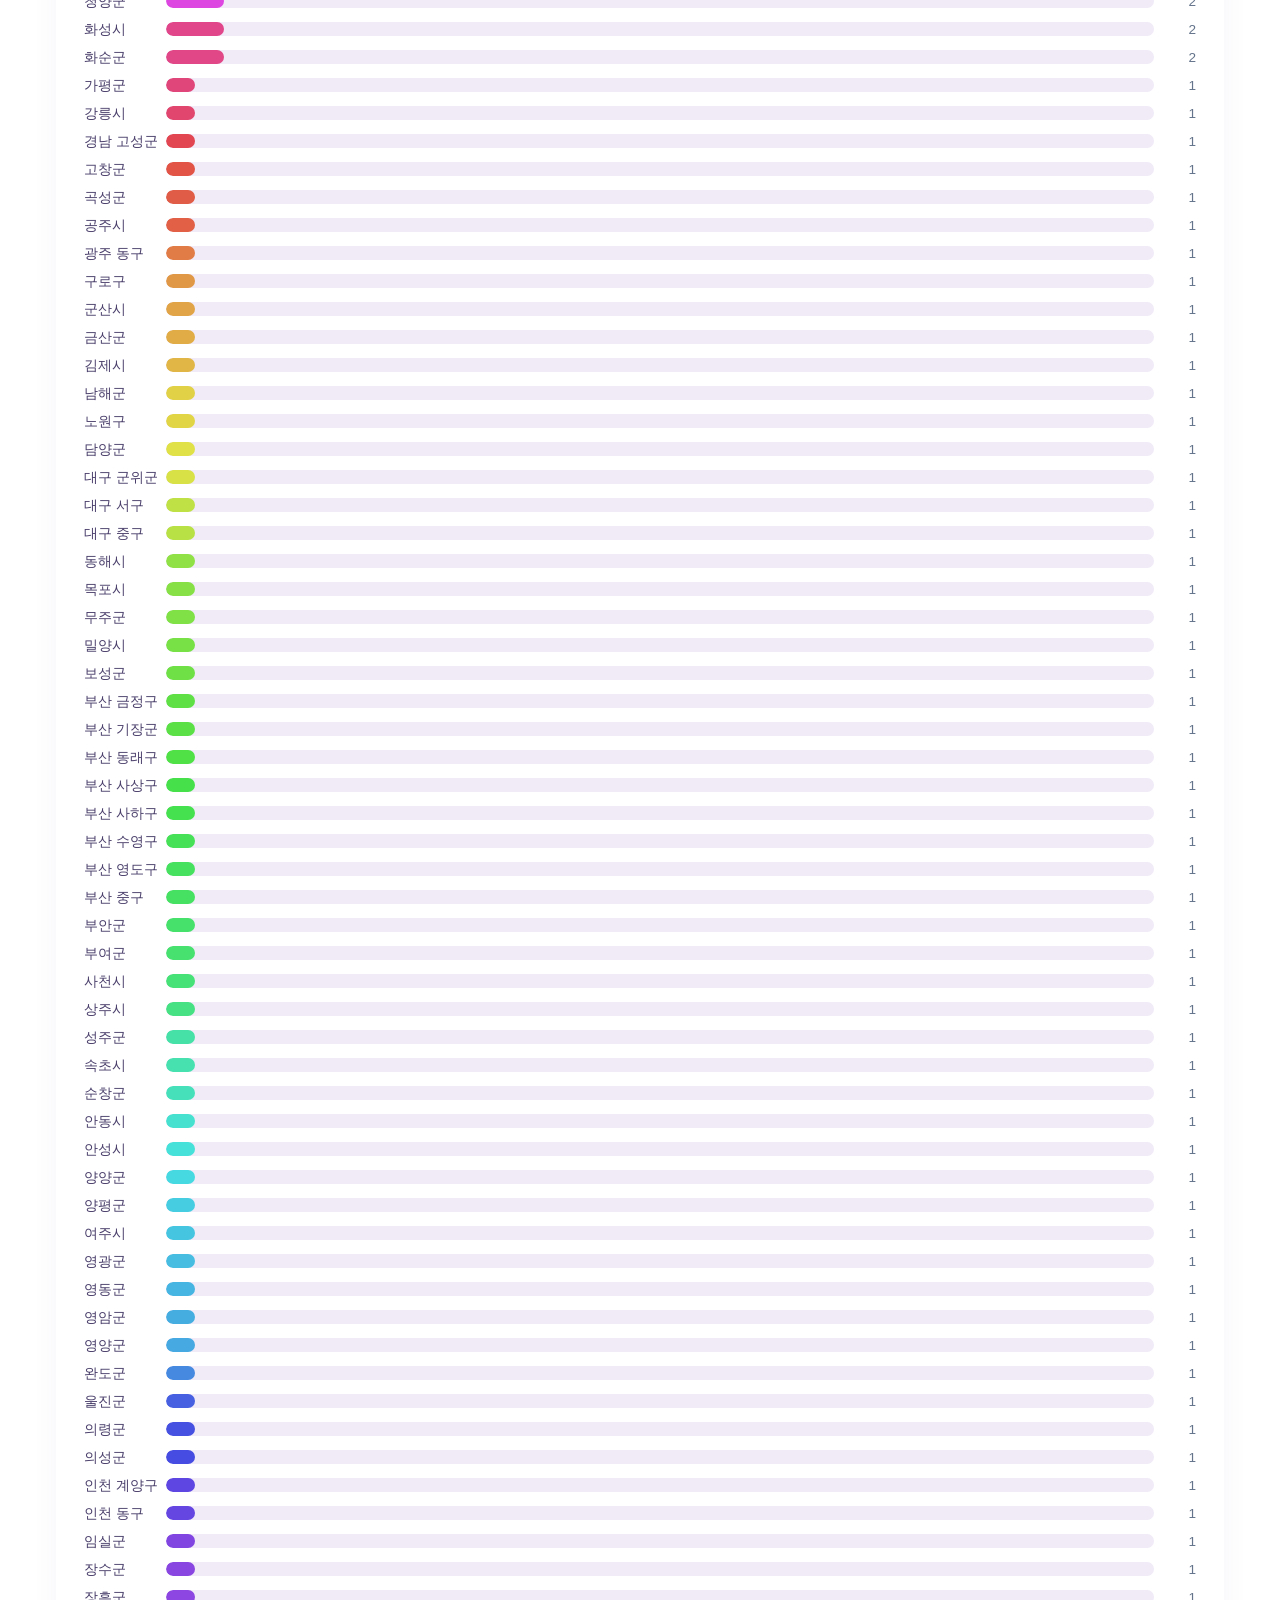
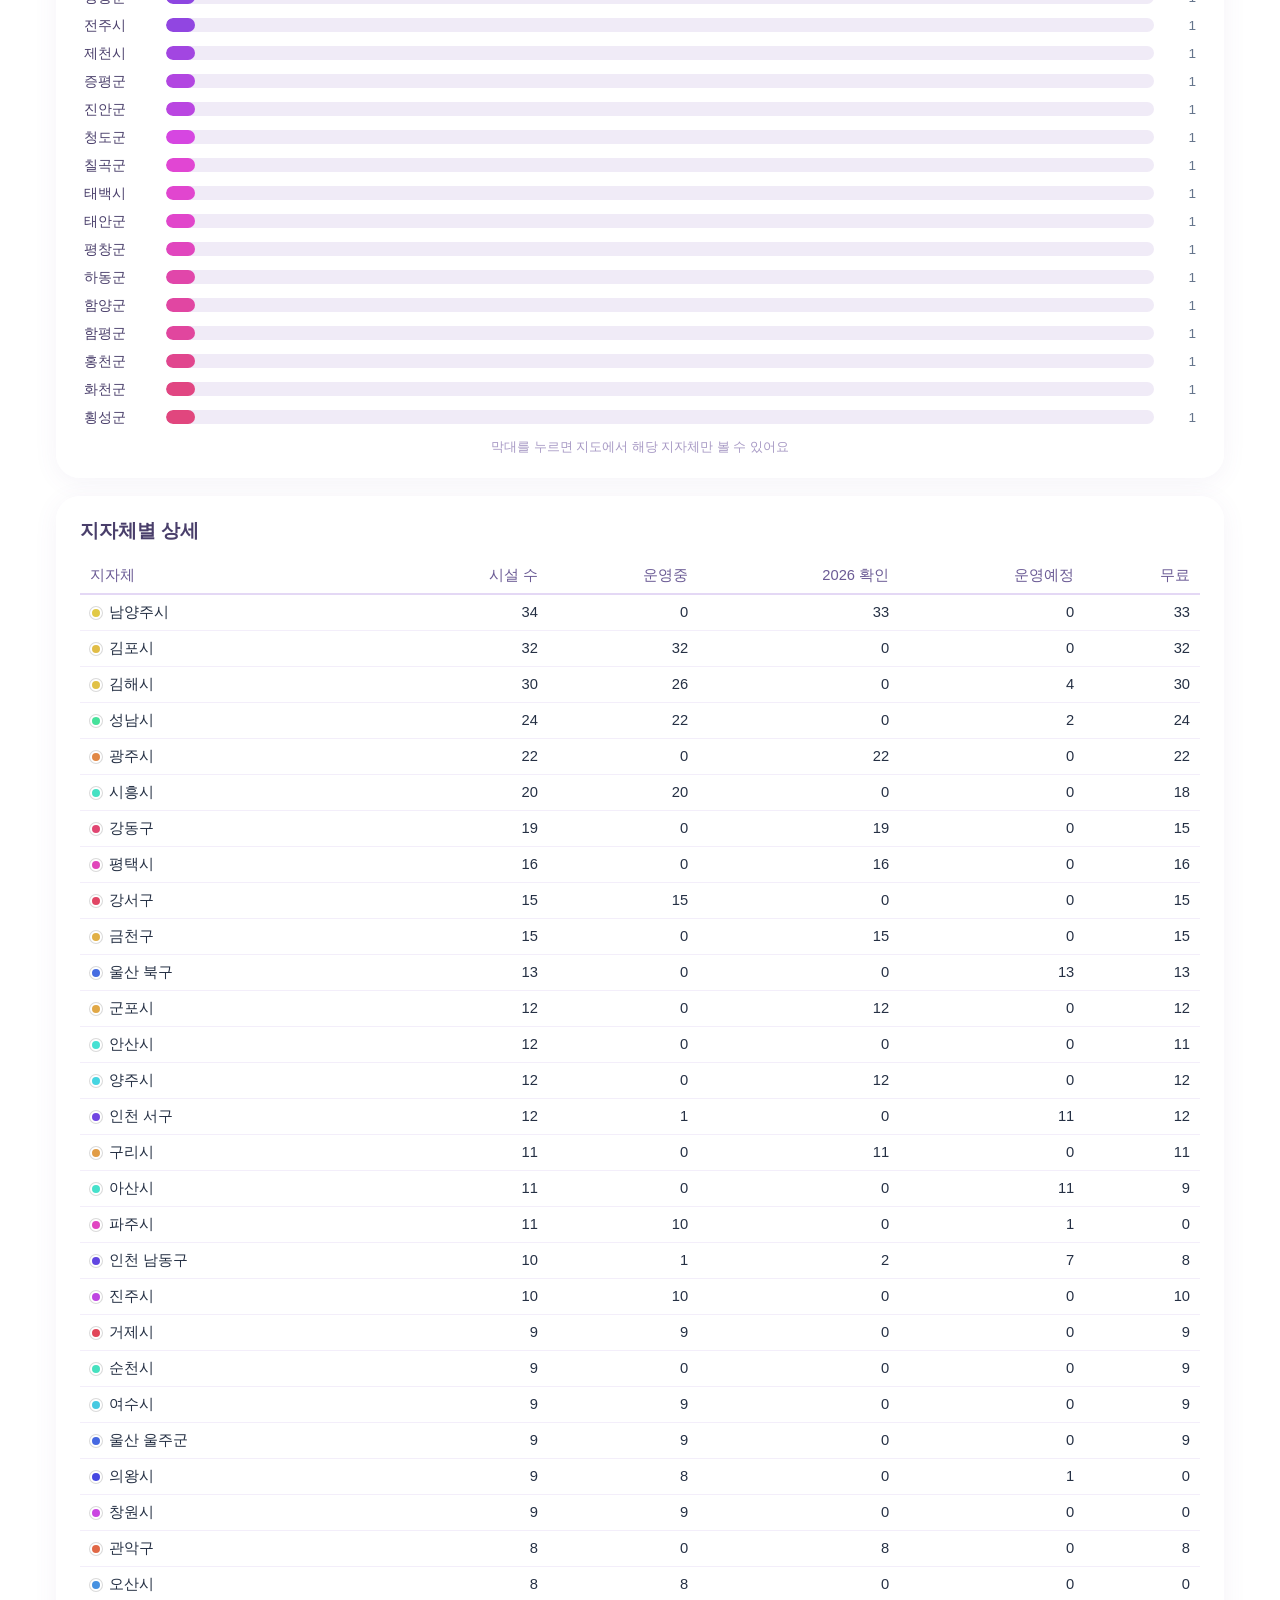
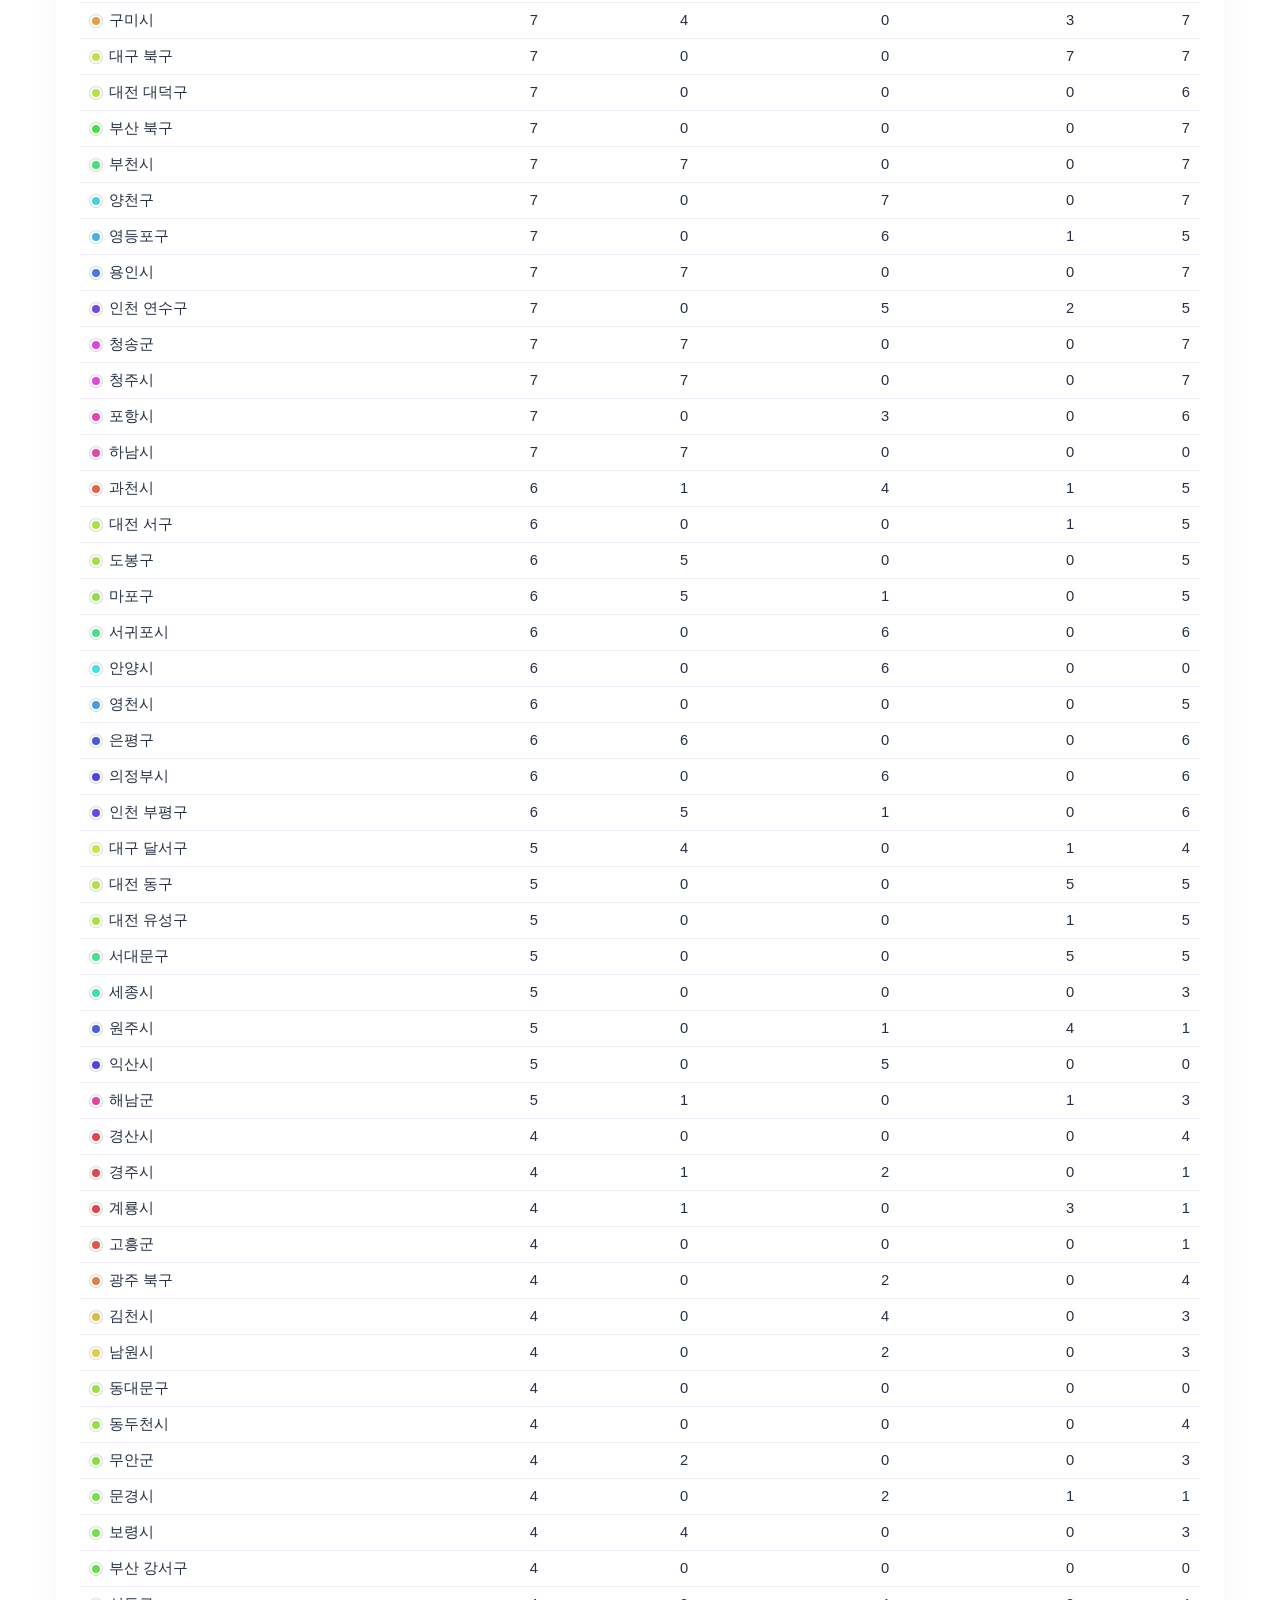
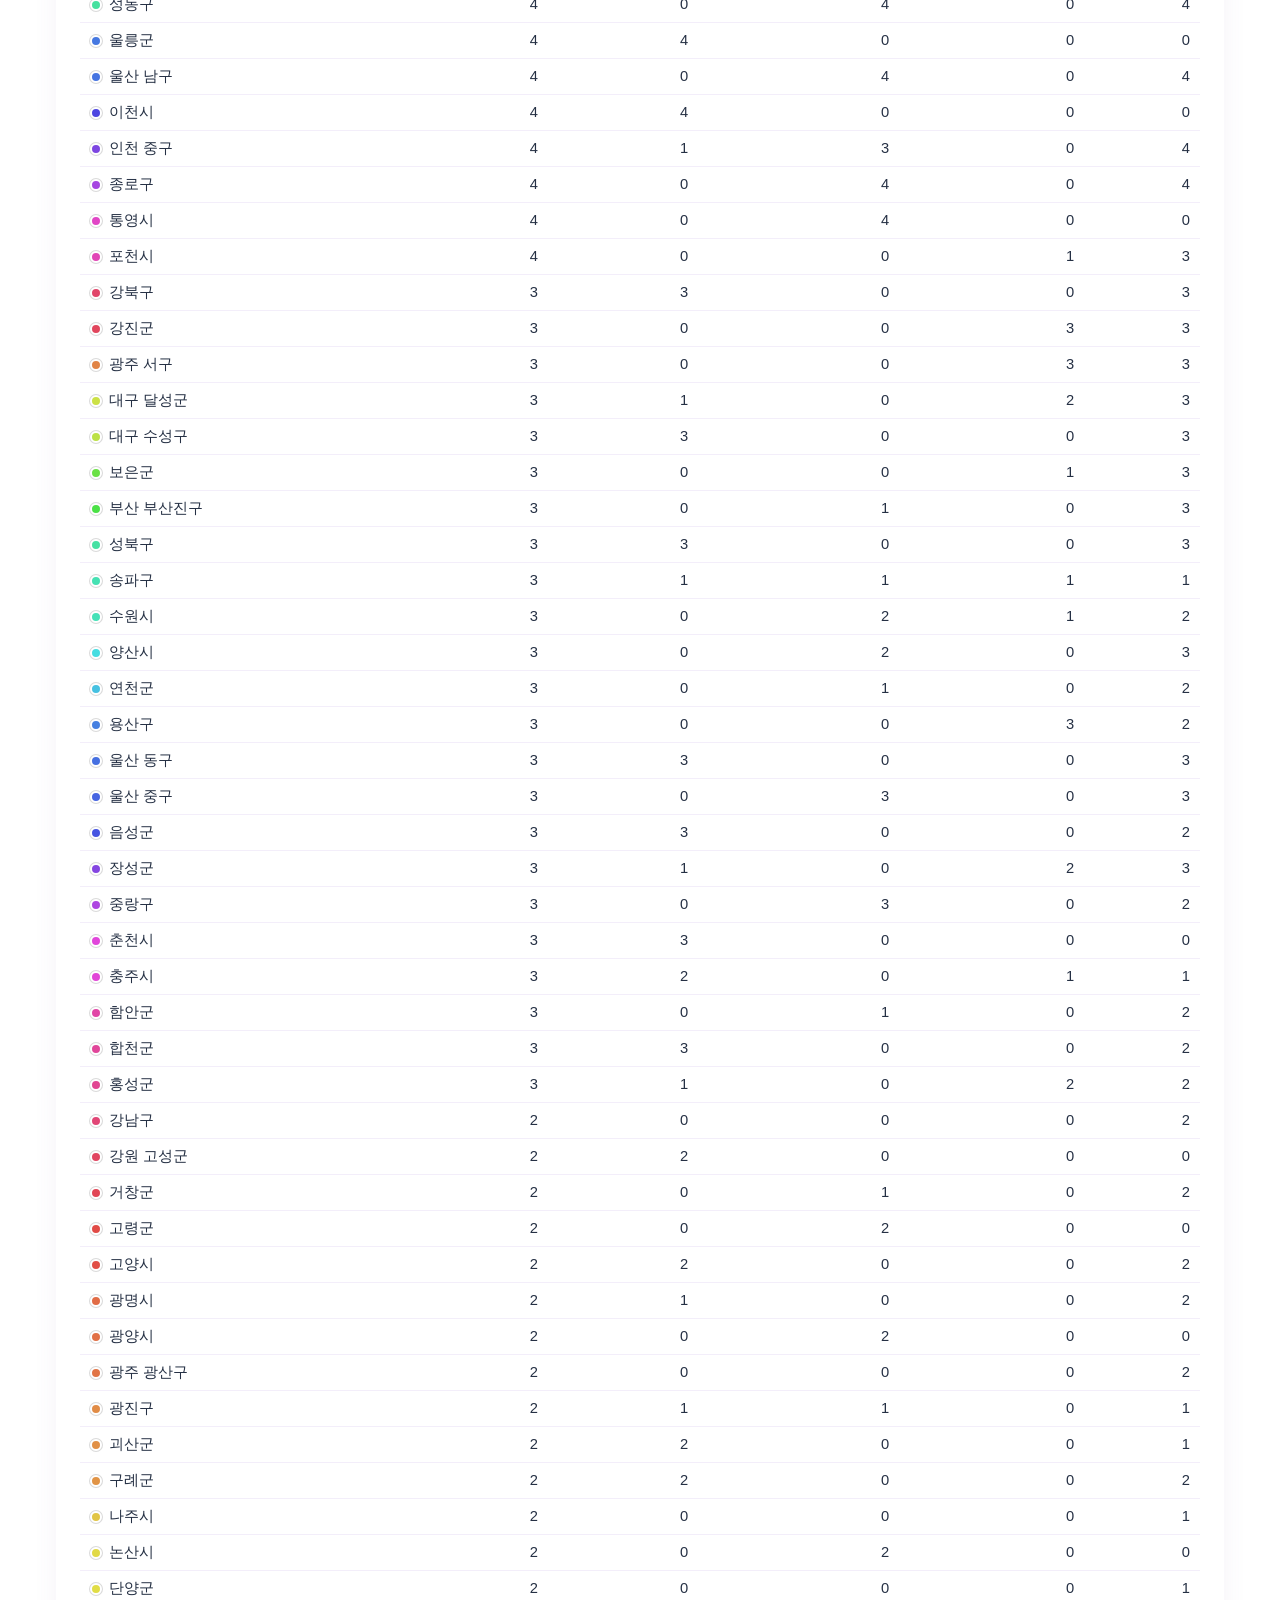
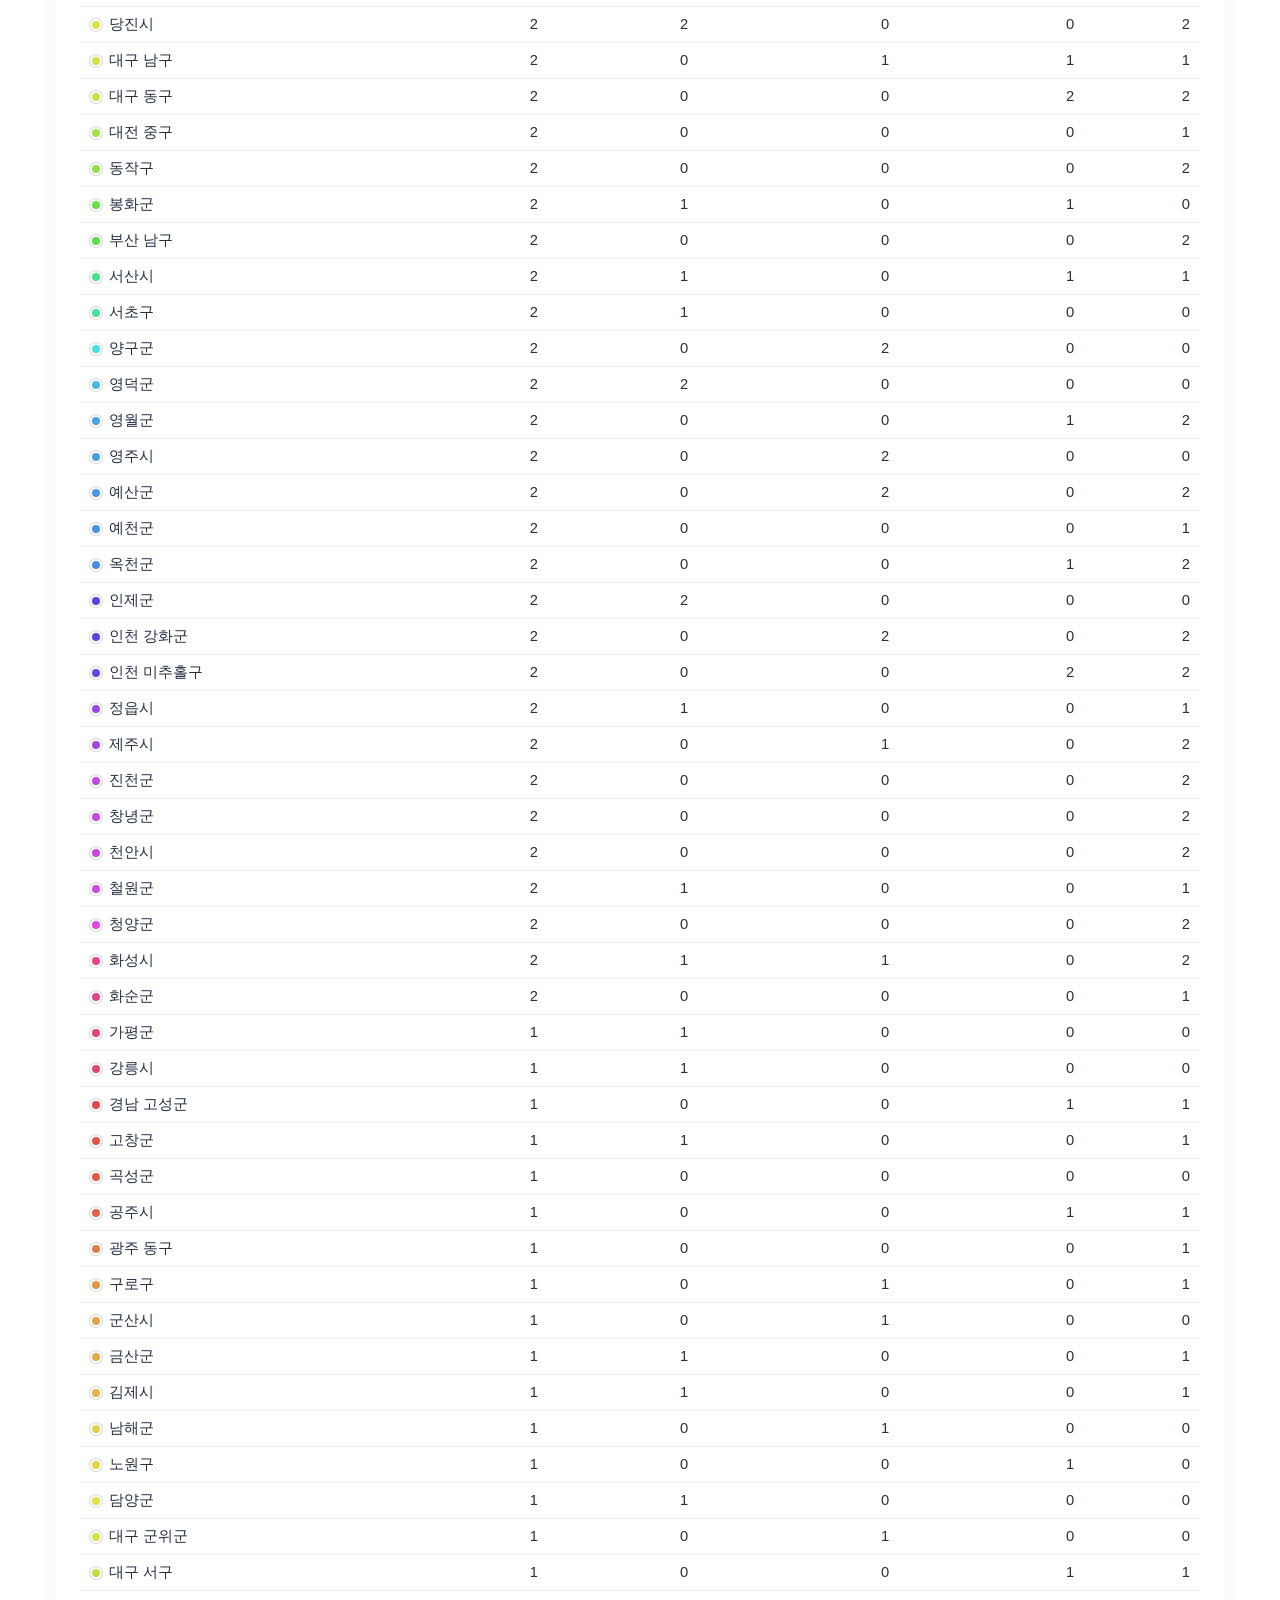
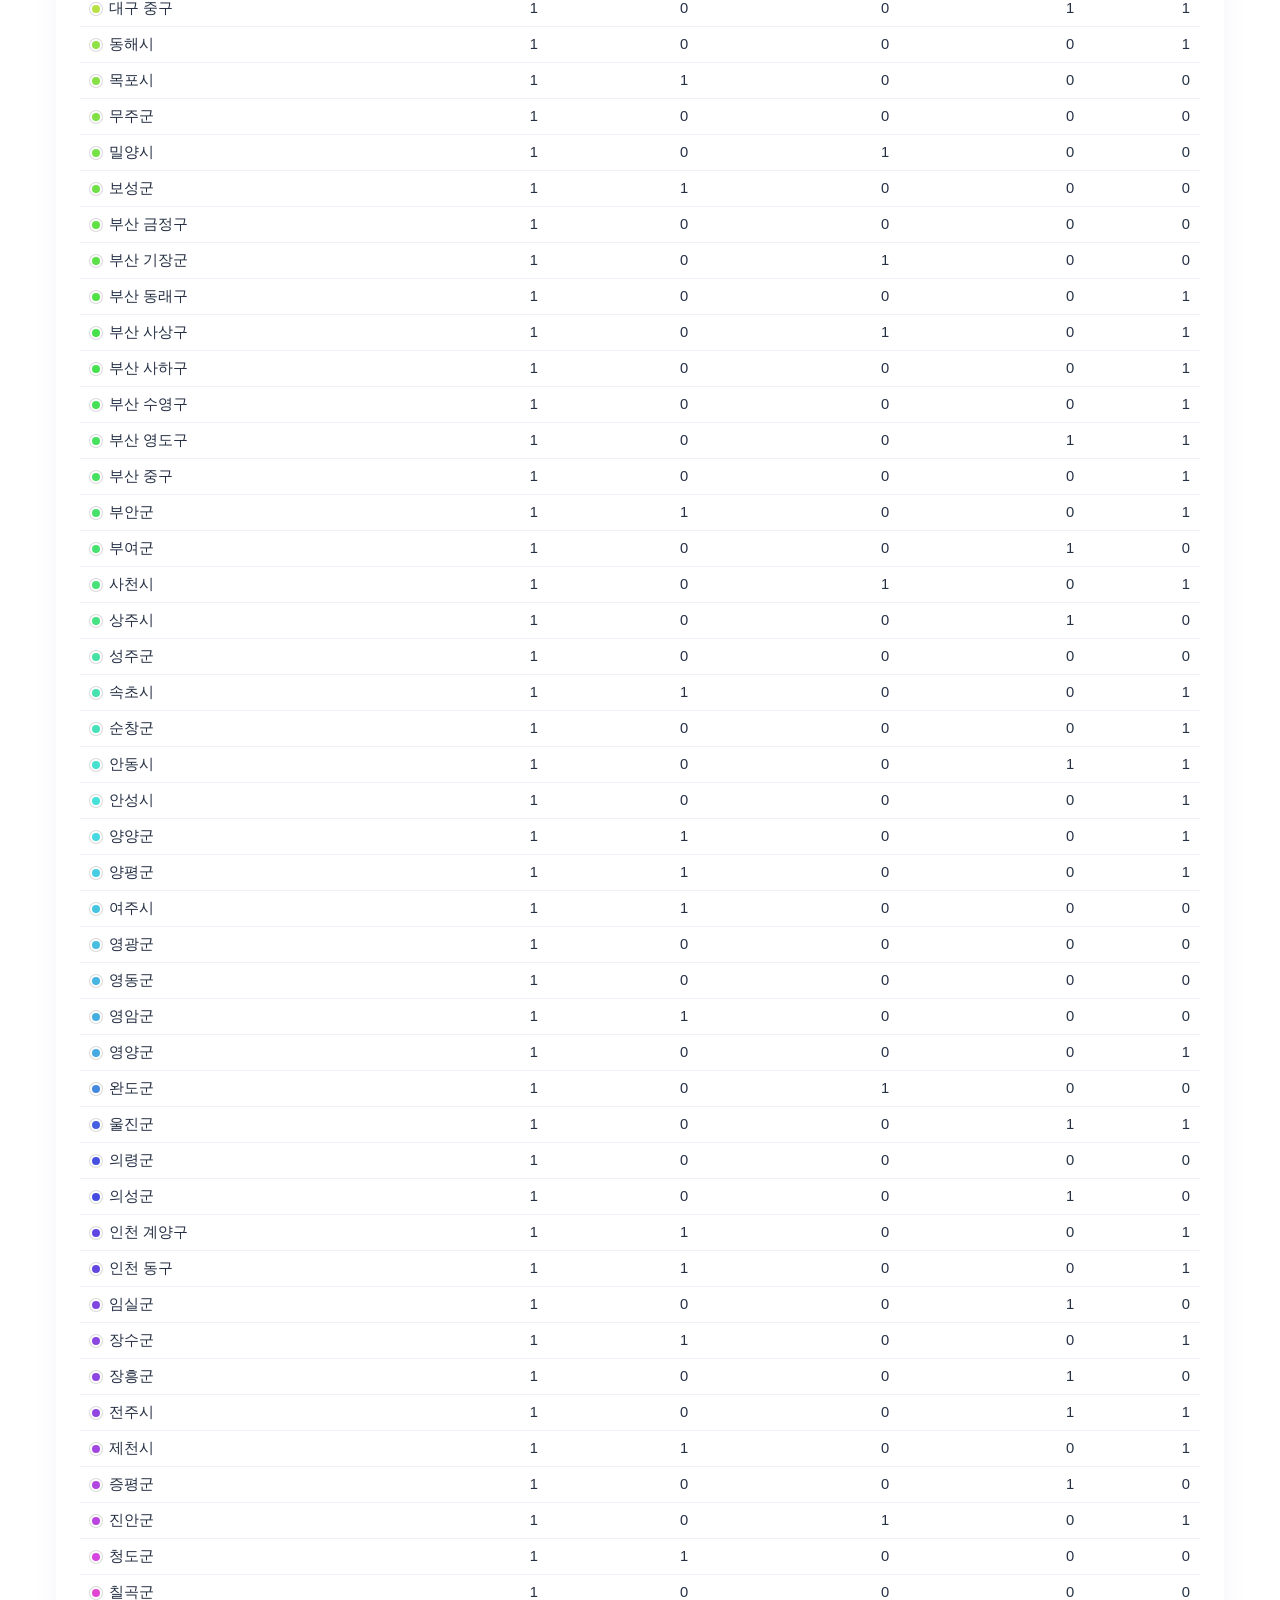
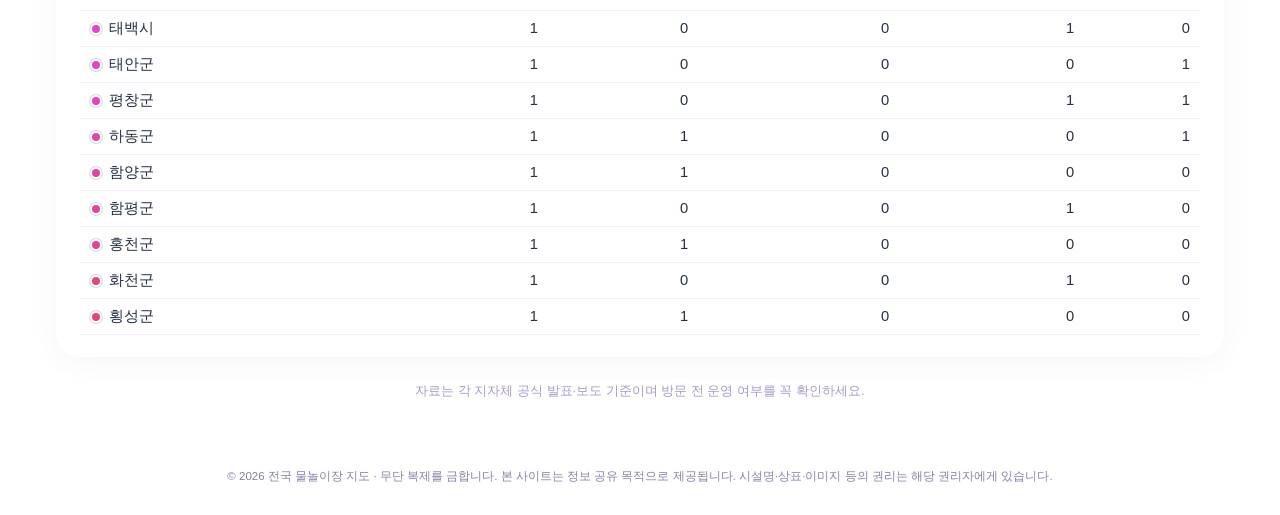
==== commit a57530dd: "장식용 이모지 제거 및 카드 레이아웃 정리 제목·floating 장식·카드 큰 아이콘·배지·정보 아이콘 등 장식용 이모지 삭제. 찜하기 버튼을 카드 제목과 같은 줄 오른쪽으로 이동" ====
--- a/report.html
+++ b/report.html
@@ -4,7 +4,7 @@
 <meta charset="UTF-8">
 <meta name="viewport" content="width=device-width, initial-scale=1.0">
 <meta http-equiv="Content-Security-Policy" content="default-src 'self'; script-src 'self'; style-src 'self' 'unsafe-inline' https://fonts.googleapis.com; font-src https://fonts.gstatic.com; img-src 'self' data:; connect-src 'self'; object-src 'none'; base-uri 'self'; form-action 'none'">
-<title>지자체별 요약 리포트 📊</title>
+<title>지자체별 요약 리포트</title>
 <meta name="description" content="전국 지자체별 공공 물놀이장 현황 요약 리포트">
 <meta name="theme-color" content="#6B5B95">
 <link rel="manifest" href="manifest.json">
@@ -18,14 +18,12 @@
 <body>
 
 <header class="app-header">
-  <a class="report-btn" href="index.html">🗺️ 지도로</a>
+  <a class="report-btn" href="index.html">지도로</a>
   <div class="header-inner">
-    <h1 class="app-title">📊 지자체별 요약 리포트</h1>
+    <h1 class="app-title">지자체별 요약 리포트</h1>
     <p class="app-subtitle">전국 공공 물놀이장 <span id="totalCount"></span>곳 · 조사 기준일 <span id="surveyDate"></span></p>
-    <div class="top-notice">💦 참고용으로만 사용! 방문 전 확인하세요.</div>
+    <div class="top-notice">참고용으로만 사용! 방문 전 확인하세요.</div>
   </div>
-  <div class="floating-emoji e1">💦</div>
-  <div class="floating-emoji e2">🌊</div>
 </header>
 
 <main class="container report-page">
--- a/assets/css/style.css
+++ b/assets/css/style.css
@@ -48,15 +48,6 @@
   font-size: 0.82rem; line-height: 1.35;
   position: relative; z-index: 1;
 }
-.floating-emoji {
-  position: absolute; font-size: 2rem; opacity: 0.7;
-  animation: float 4s ease-in-out infinite;
-  pointer-events: none;
-}
-.e1 { top: 20px; left: 8%; }
-.e2 { top: 60px; right: 10%; animation-delay: 1s; }
-.e3 { bottom: 12px; left: 20%; animation-delay: 2s; }
-.e4 { bottom: 24px; right: 22%; animation-delay: 3s; }
 @keyframes float {
   0%, 100% { transform: translateY(0) rotate(-4deg); }
   50% { transform: translateY(-12px) rotate(4deg); }
@@ -171,9 +162,8 @@
 .search-box {
   flex: 1; min-width: 220px; position: relative;
 }
-.search-icon { position: absolute; left: 14px; top: 50%; transform: translateY(-50%); }
 .search-box input {
-  width: 100%; padding: 11px 16px 11px 42px;
+  width: 100%; padding: 11px 16px;
   border: 2px solid var(--border-light); border-radius: 999px;
   font-family: inherit; font-size: 1rem; color: var(--purple-dark);
   outline: none; background: white; transition: box-shadow 0.2s, border-color 0.2s;
@@ -257,20 +247,15 @@
   transform: translateY(-8px) rotate(-1deg);
   box-shadow: var(--shadow-card-hover);
 }
-.card-emoji {
-  font-size: 3.2rem; text-align: center; padding: 20px 0 10px;
-  background: linear-gradient(135deg, var(--cc1, #E5F4FF), var(--cc2, #FFE5F1));
-  position: relative;
-}
 .fav-btn {
-  position: absolute; top: 10px; right: 12px;
-  font-size: 1.3rem; background: rgba(255,255,255,0.8);
-  border: none; border-radius: 50%; width: 38px; height: 38px;
-  cursor: pointer; transition: transform 0.2s;
+  flex: 0 0 auto; font-size: 1.2rem; background: none;
+  border: none; cursor: pointer; padding: 2px; line-height: 1;
+  transition: transform 0.2s;
 }
 .fav-btn:hover { transform: scale(1.2); }
-.card-body { padding: 14px 16px 16px; display: flex; flex-direction: column; gap: 7px; flex: 1; }
-.card-name { font-size: 1.08rem; color: var(--purple-dark); line-height: 1.3; }
+.card-body { padding: 16px 16px 16px; display: flex; flex-direction: column; gap: 7px; flex: 1; }
+.card-title-row { display: flex; align-items: flex-start; justify-content: space-between; gap: 8px; }
+.card-name { font-size: 1.08rem; color: var(--purple-dark); line-height: 1.3; flex: 1; min-width: 0; }
 .card-tags { display: flex; flex-wrap: wrap; gap: 5px; }
 .tag {
   font-size: 0.72rem; padding: 3px 10px; border-radius: 999px;
@@ -296,7 +281,6 @@
 
 /* ---------- 빈 상태 ---------- */
 .empty-state { text-align: center; padding: 60px 0; color: var(--purple); }
-.empty-emoji { font-size: 4rem; animation: float 3s ease-in-out infinite; }
 
 /* ---------- 모달 ---------- */
 .modal-overlay {
@@ -323,7 +307,6 @@
   font-size: 1rem; cursor: pointer; transition: transform 0.3s;
 }
 .modal-close:hover { transform: rotate(90deg); }
-.modal-emoji { font-size: 3rem; text-align: center; }
 .modal-title { font-size: 1.4rem; text-align: center; margin: 6px 0 4px; color: var(--purple-dark); }
 .modal-tags { display: flex; justify-content: center; flex-wrap: wrap; gap: 6px; margin-bottom: 14px; }
 .detail-list { display: flex; flex-direction: column; gap: 9px; margin-bottom: 18px; }
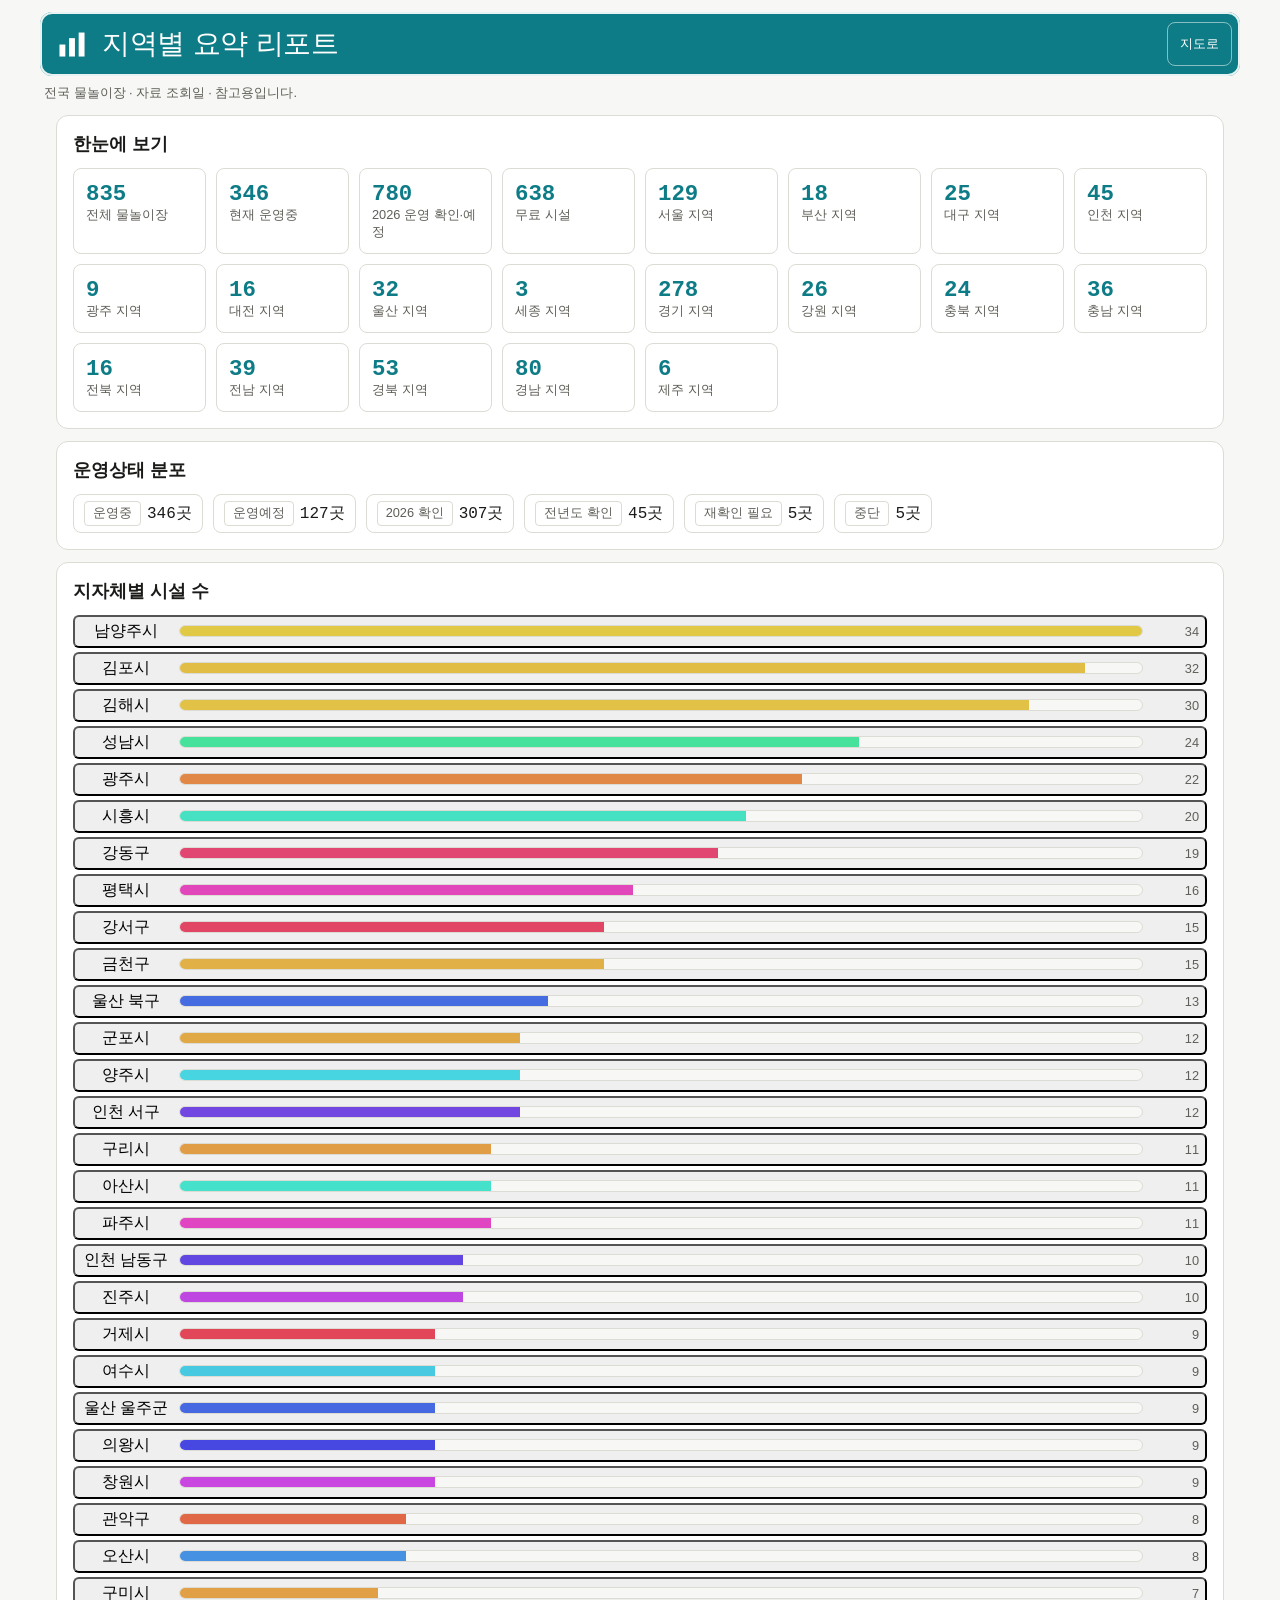
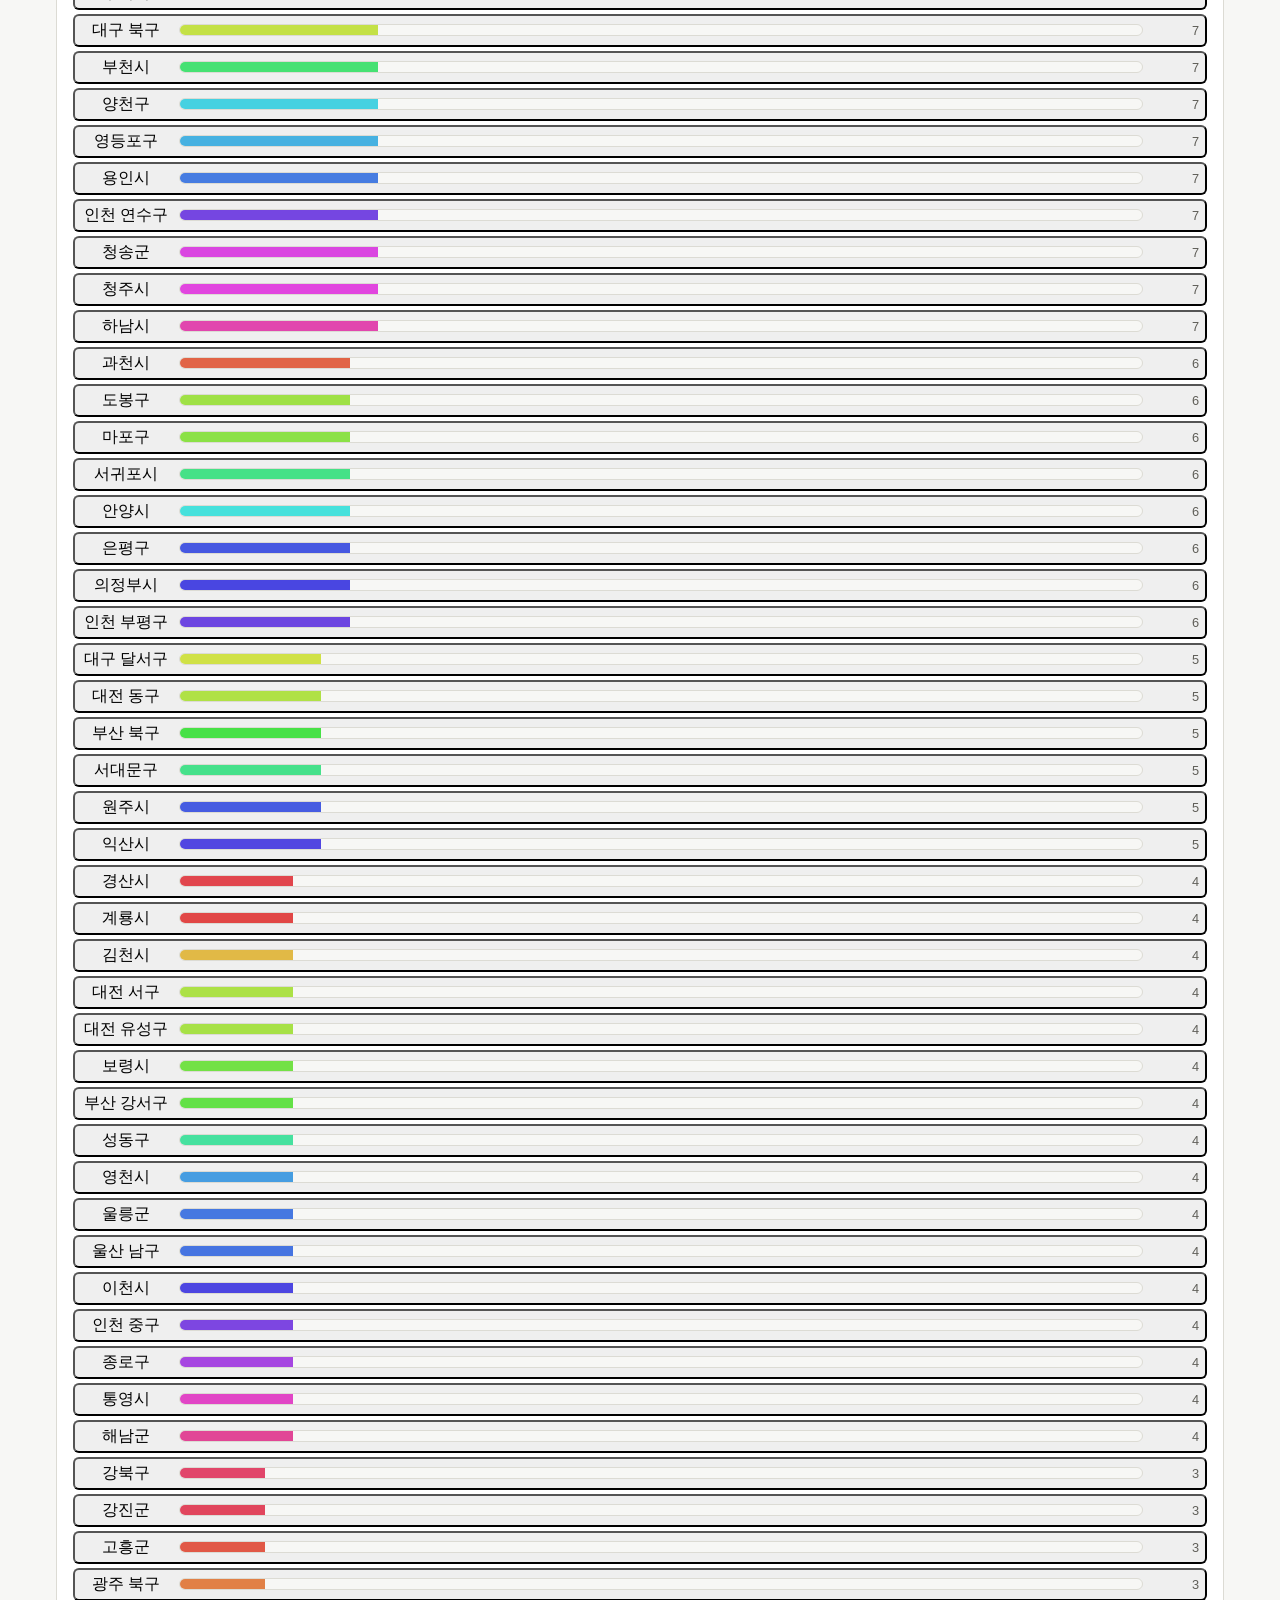
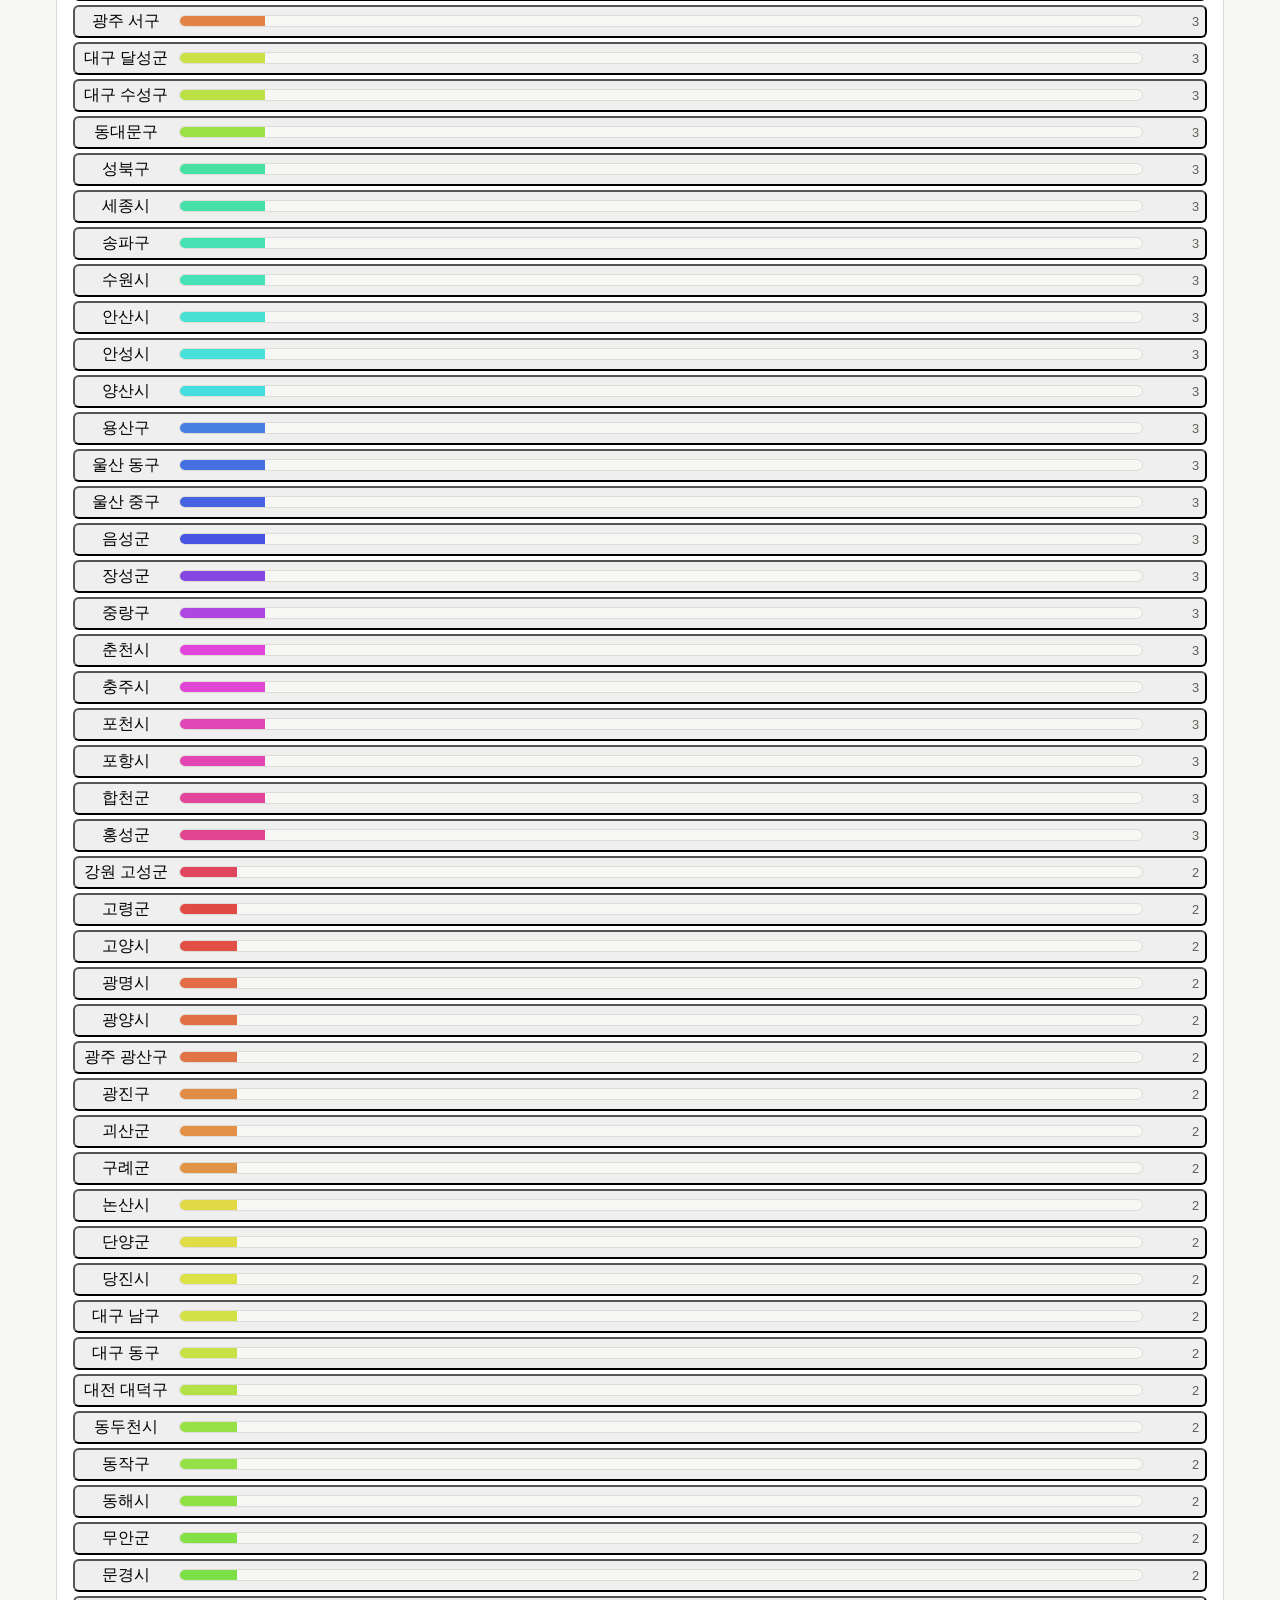
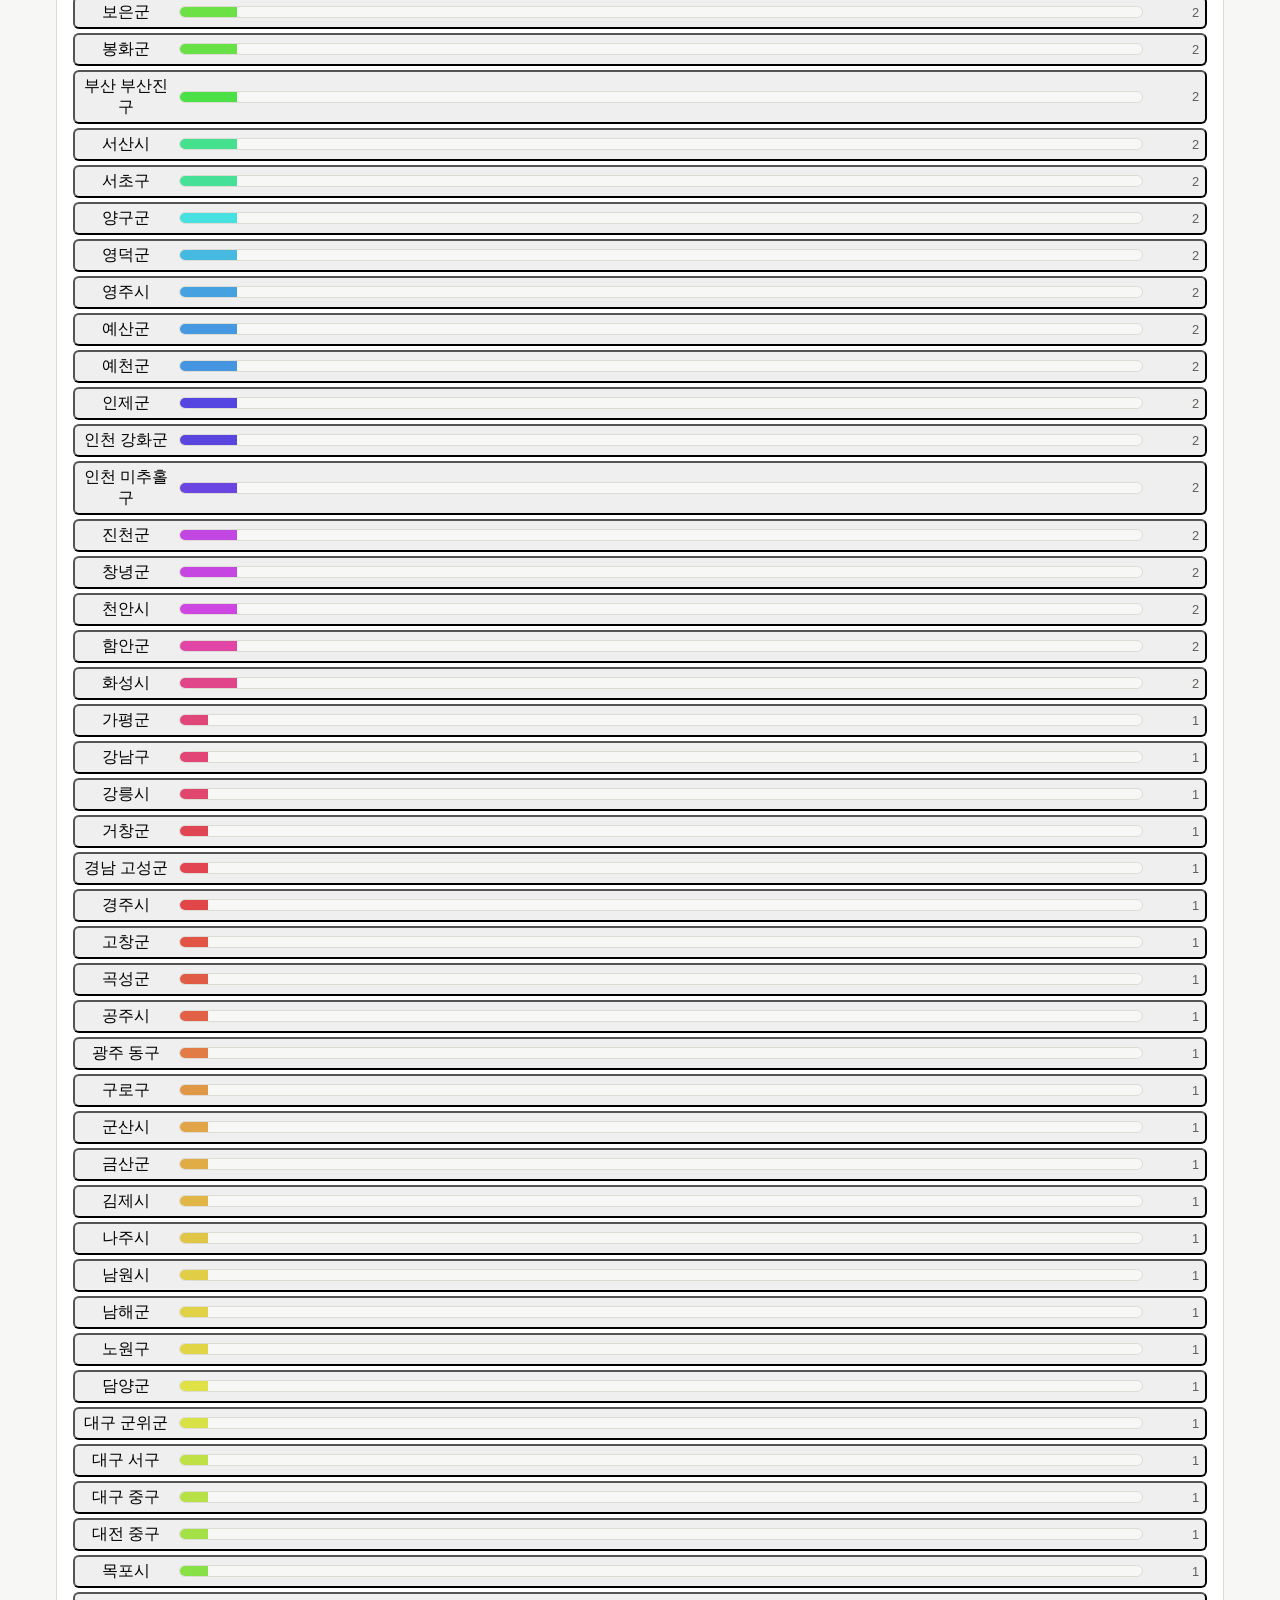
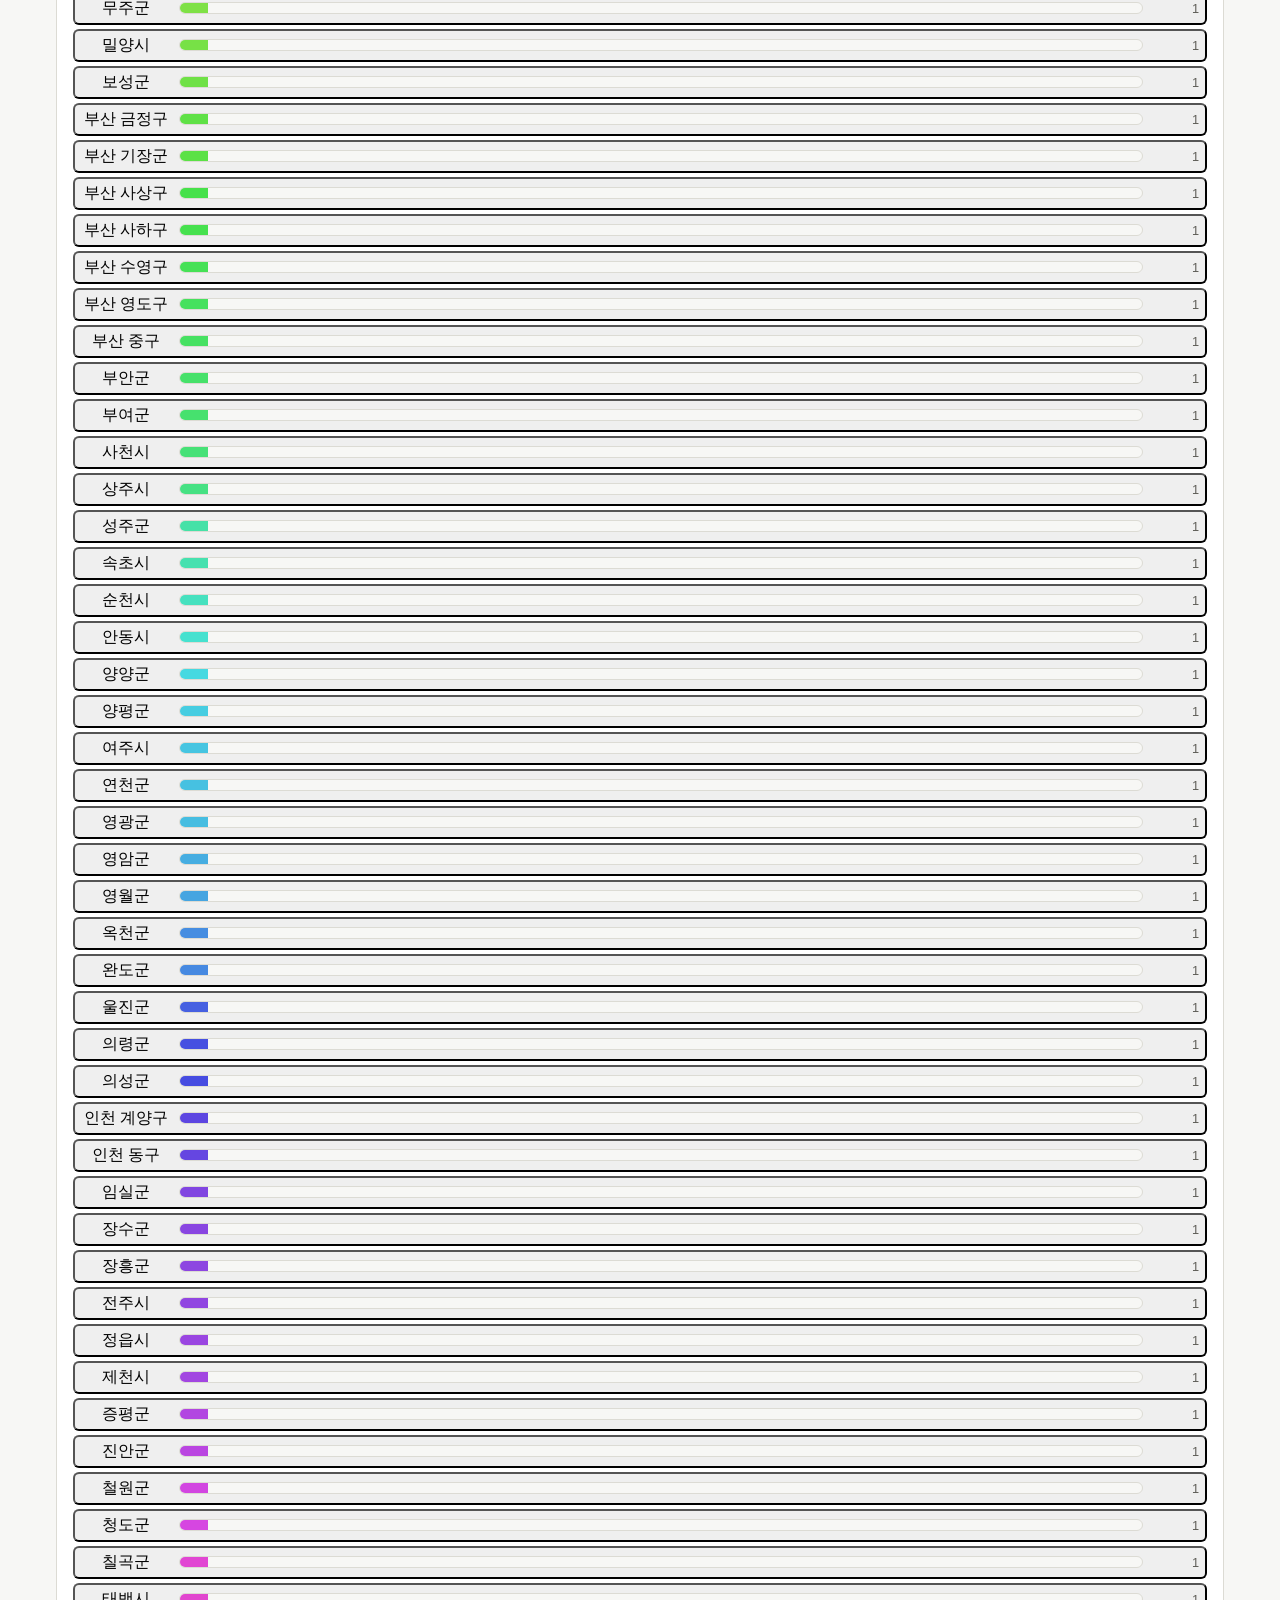
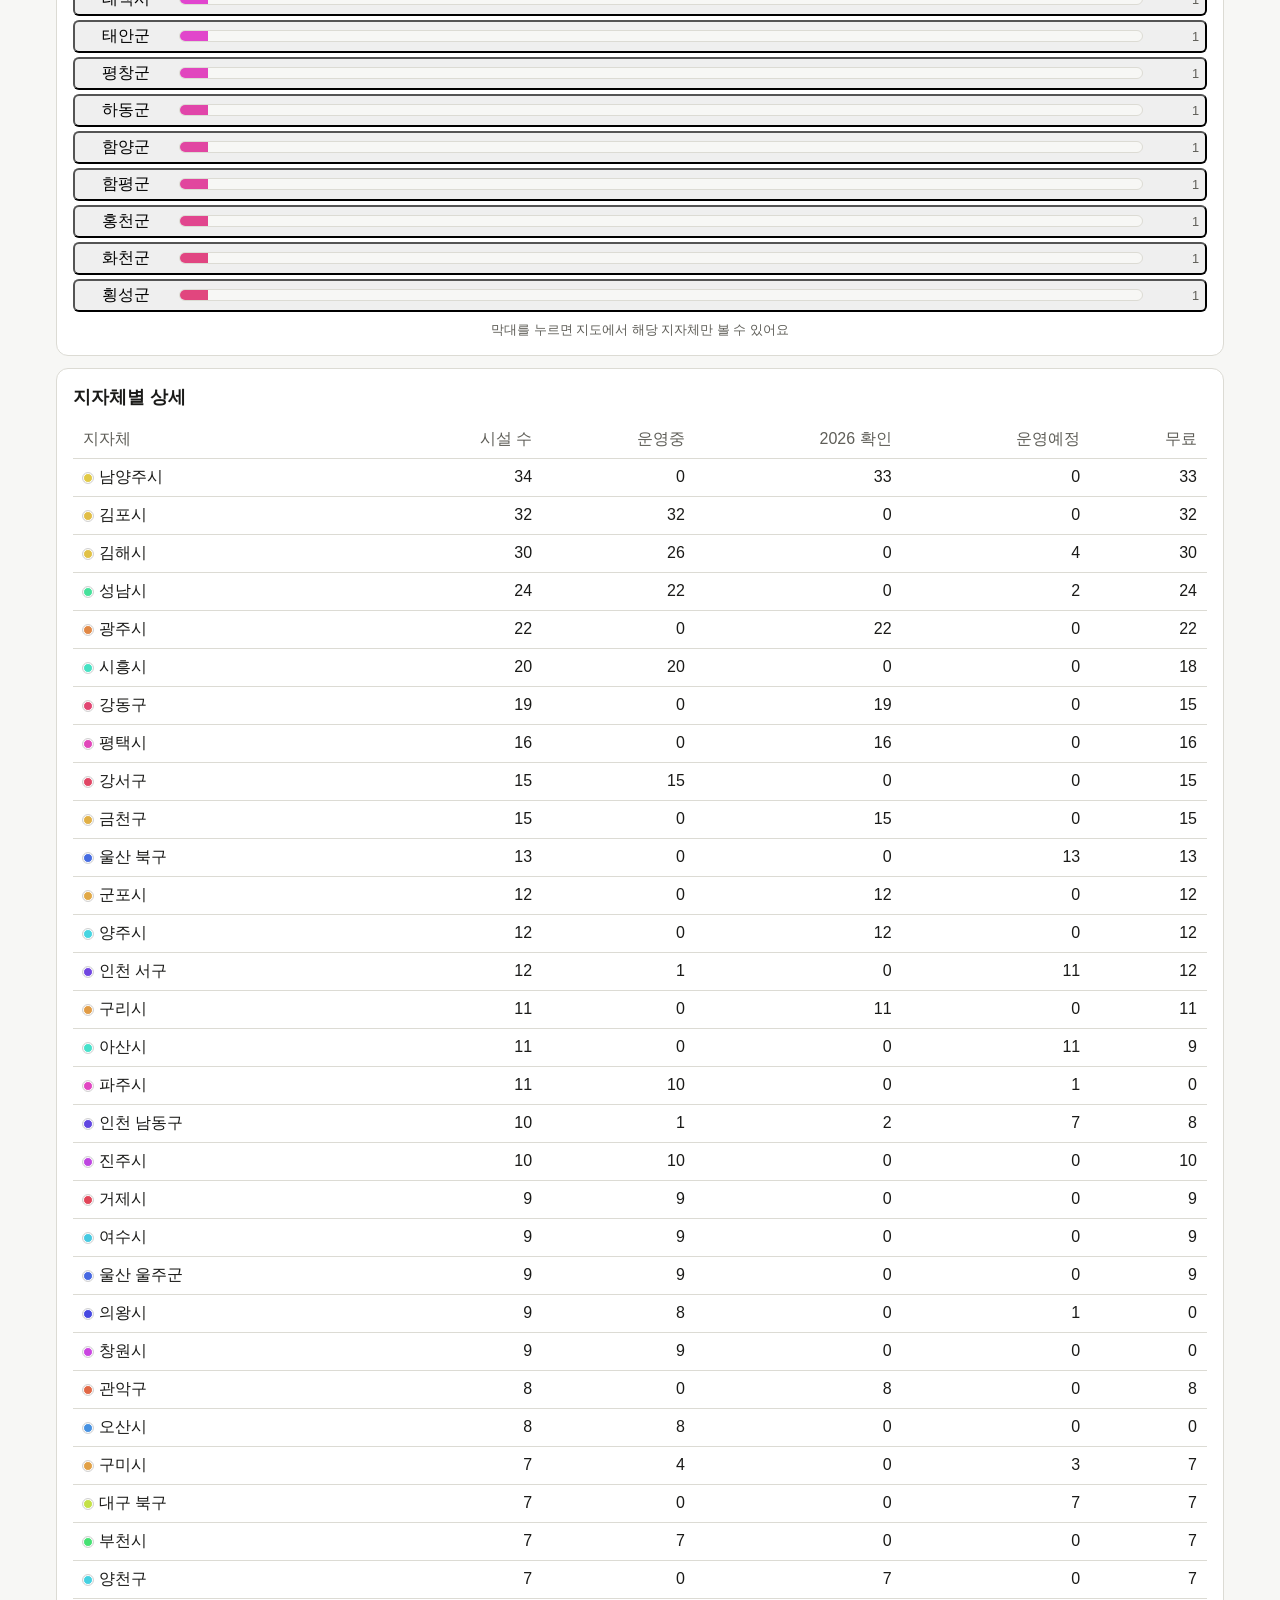
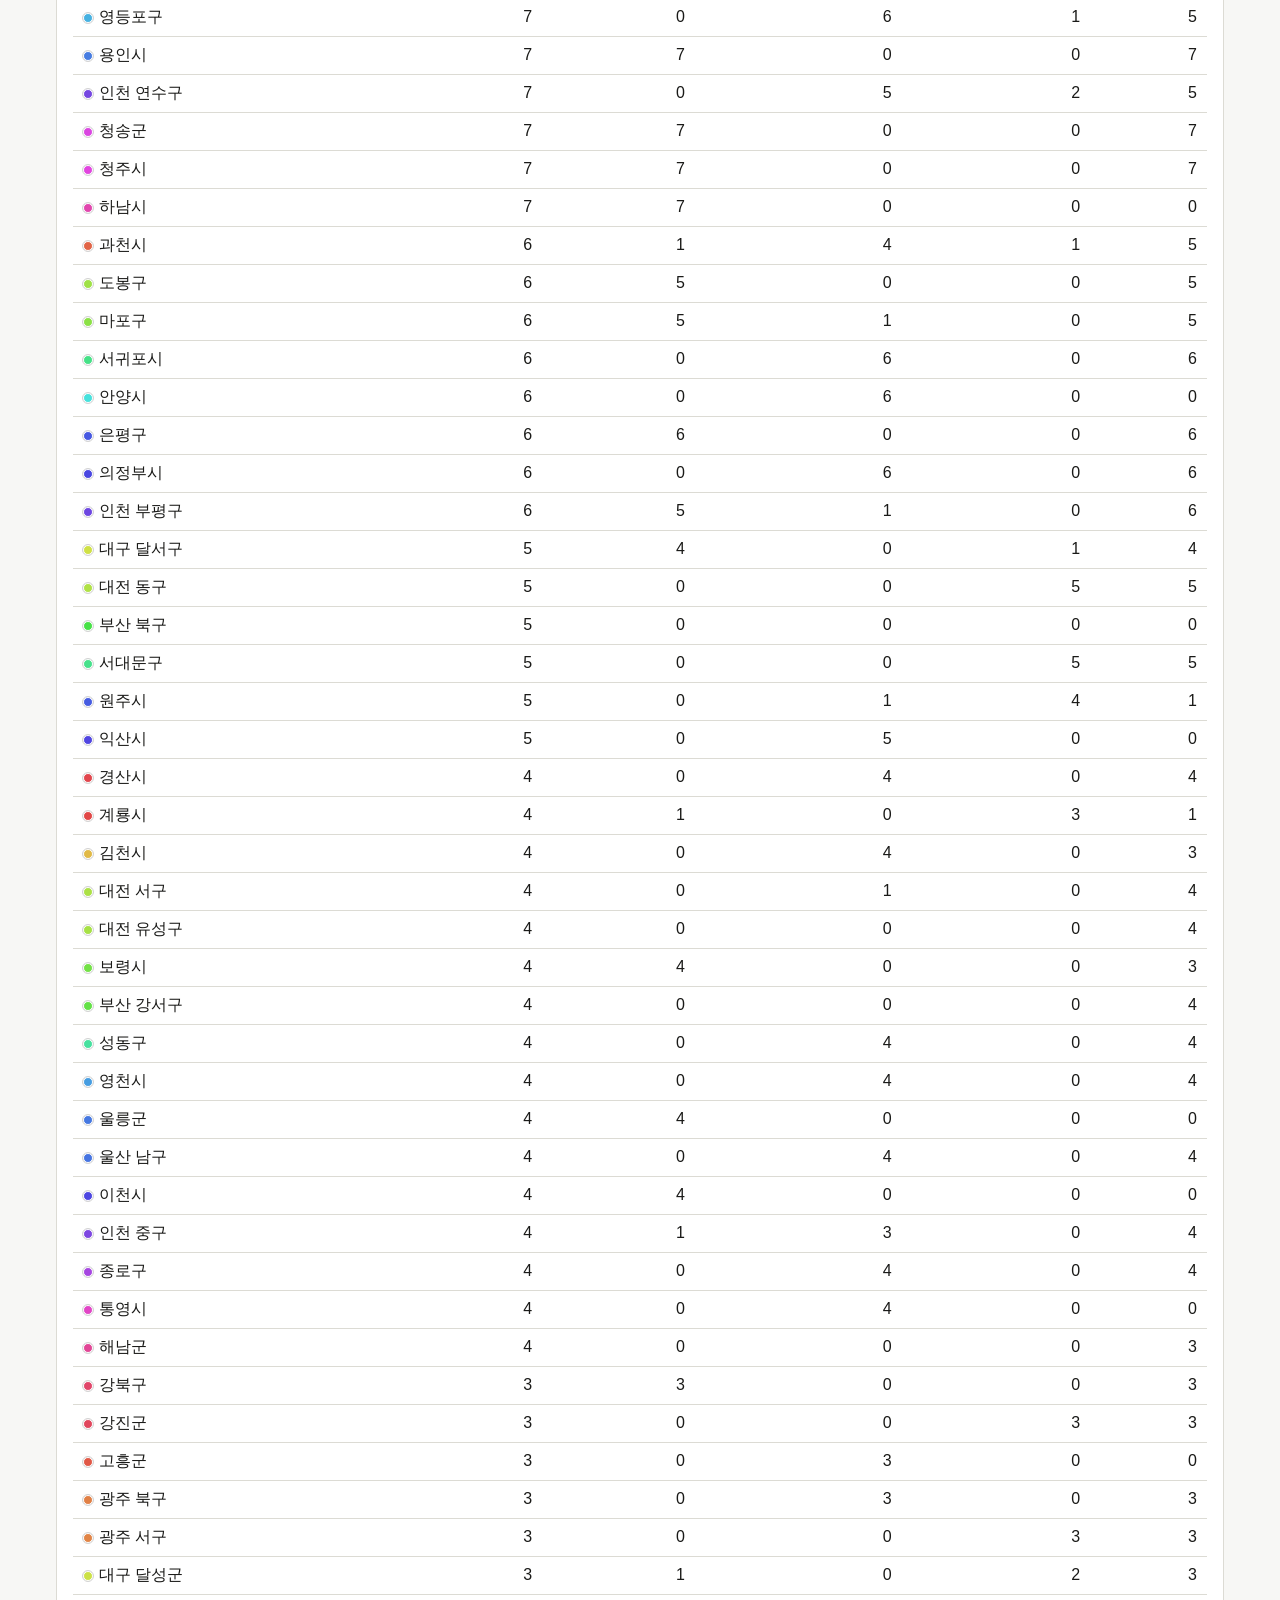
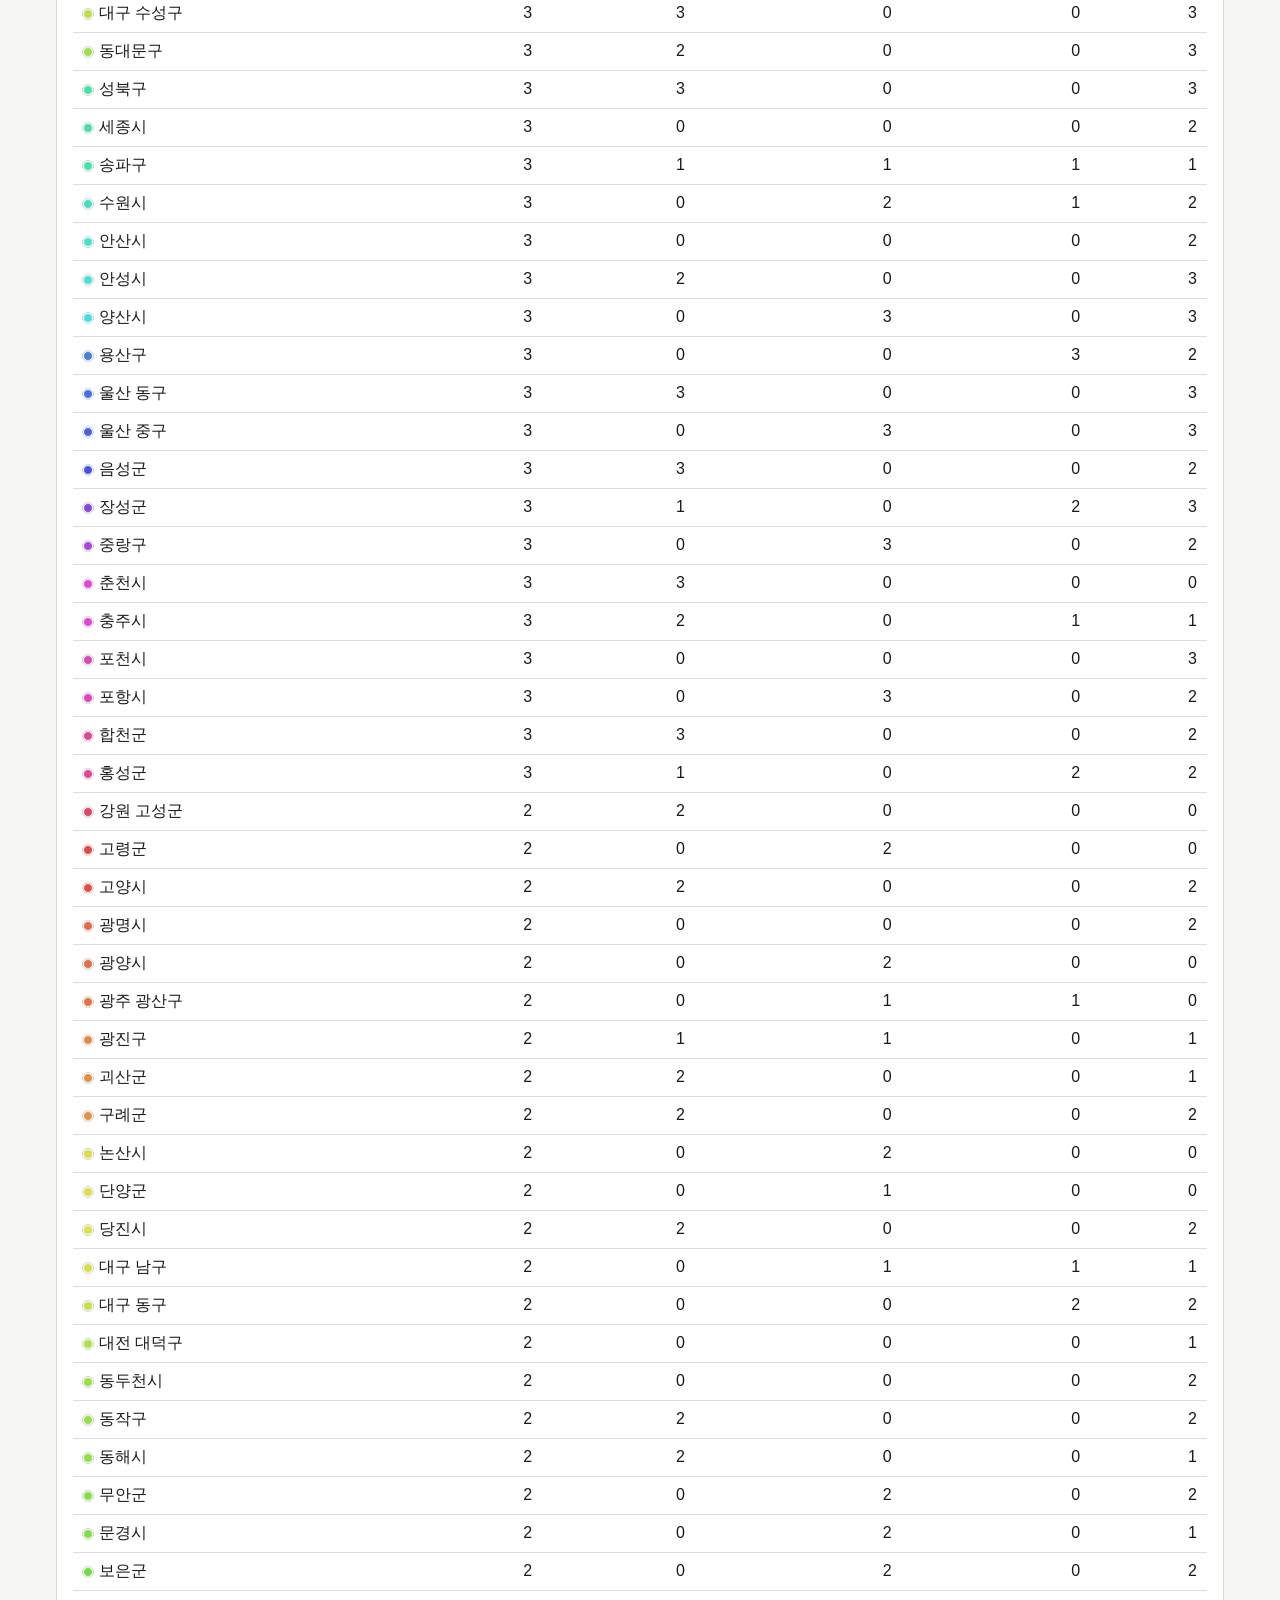
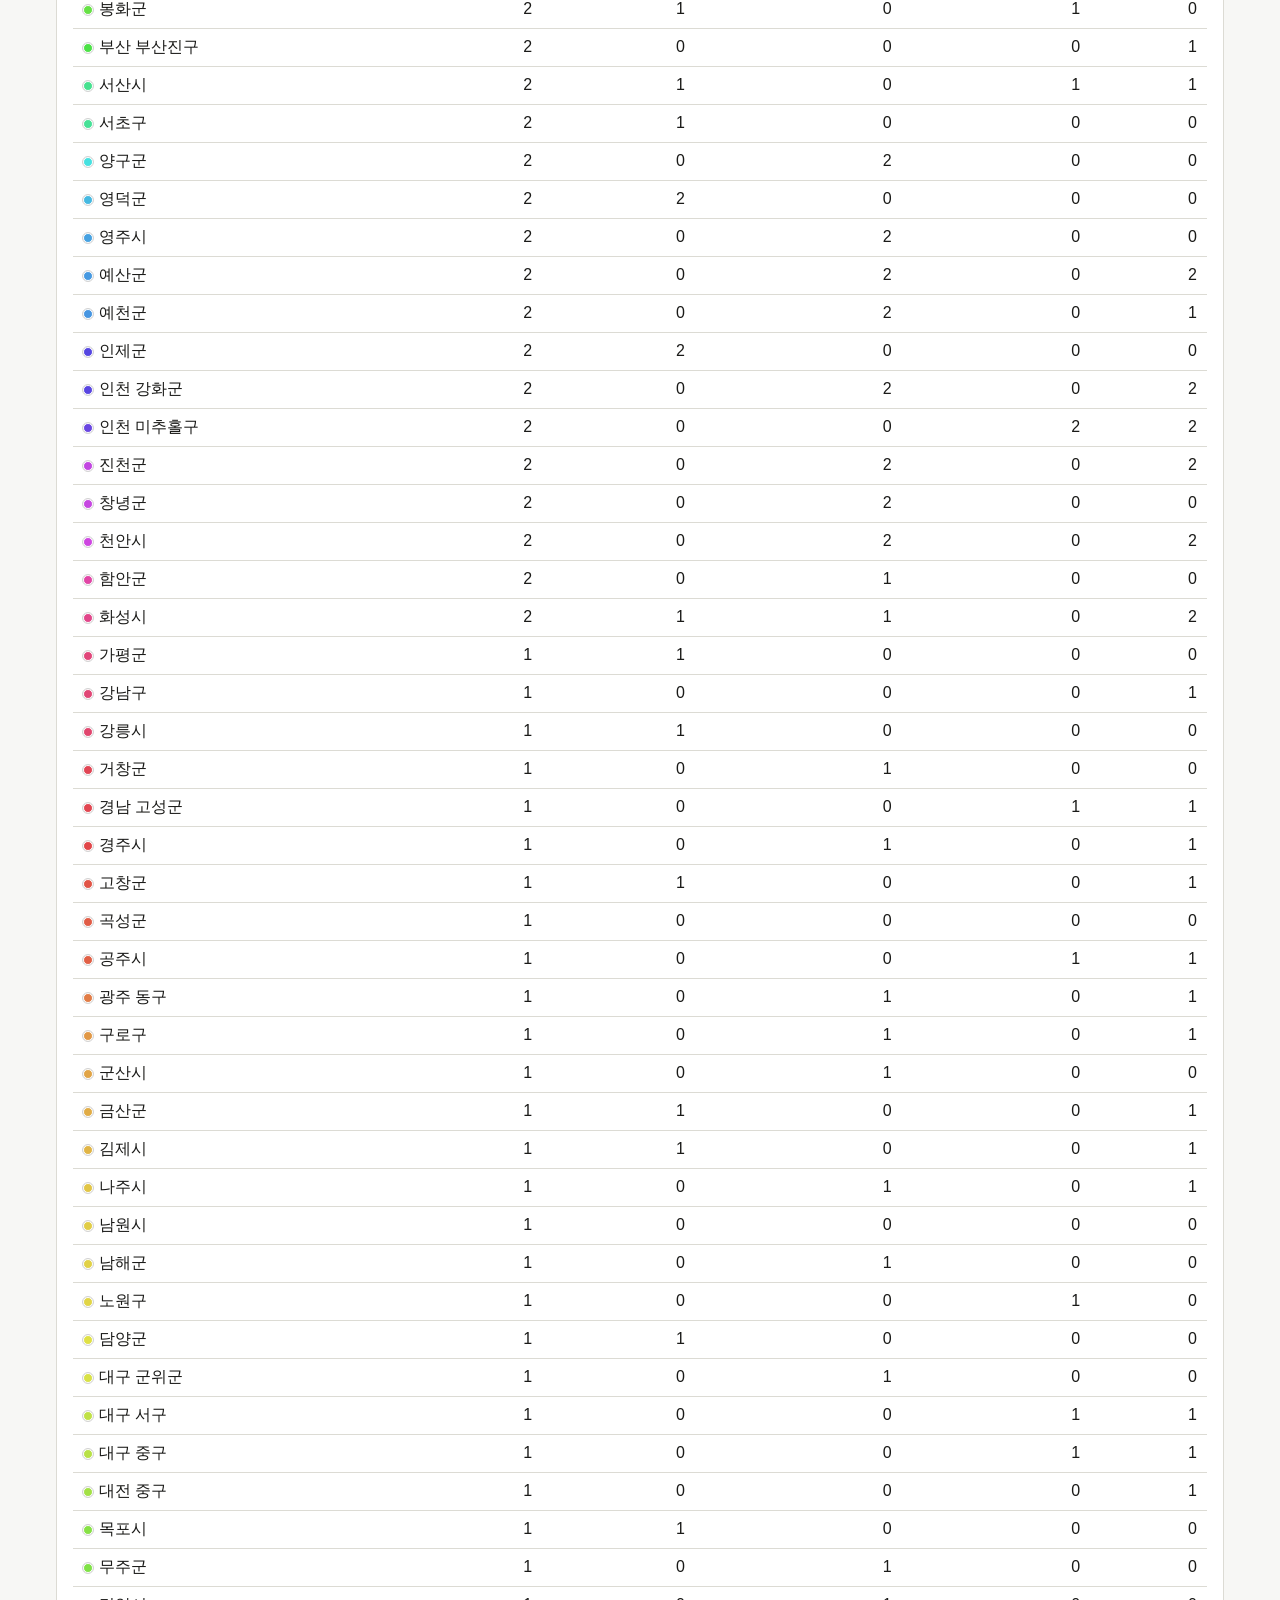
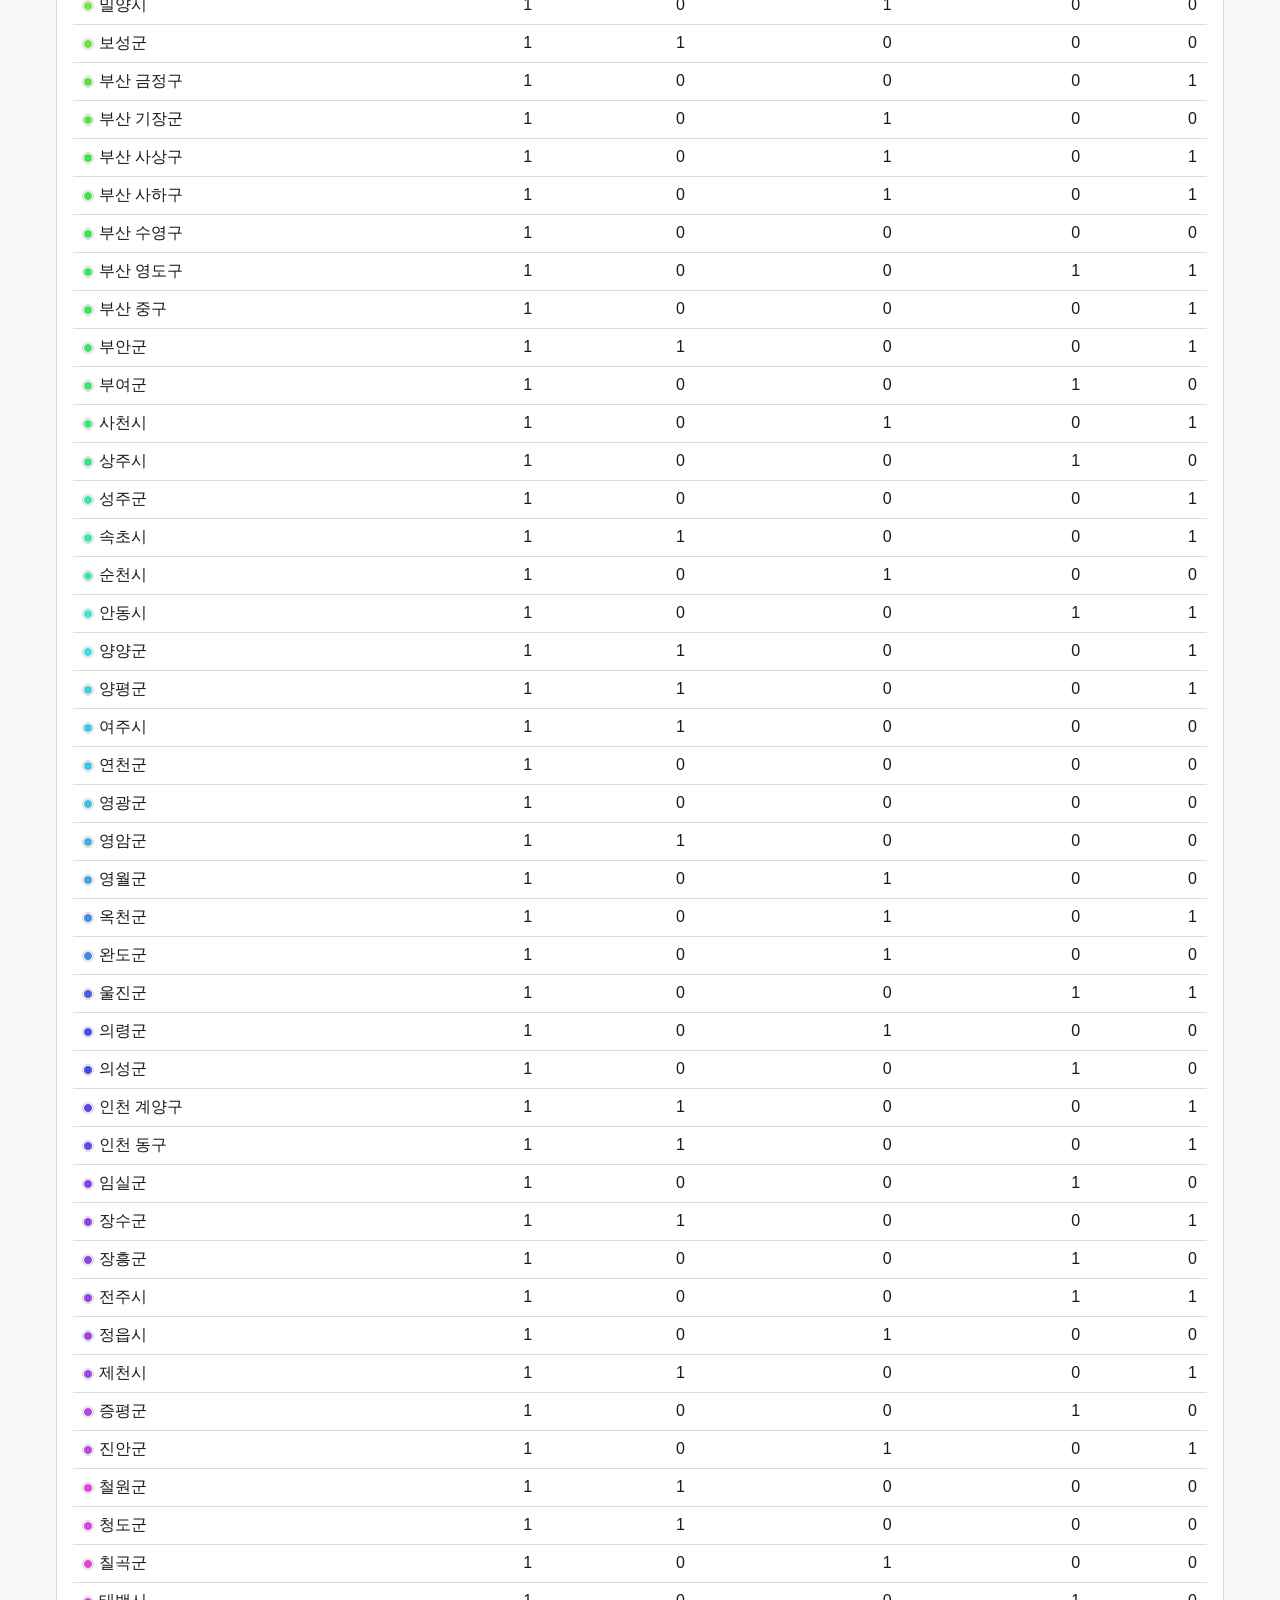
==== commit f10ada5d: "feat: 공공 안내 표지 체계 적용 daitmap 의 도로표지판 언어를 계승하는 공용 디자인 시스템으로 UI를 바꾼다. 면색 #0E7C86 하나가 이 앱을 구분하고 나머지는 7개" ====
--- a/report.html
+++ b/report.html
@@ -2,11 +2,11 @@
 <html lang="ko">
 <head>
 <meta charset="UTF-8">
-<meta name="viewport" content="width=device-width, initial-scale=1.0">
+<meta name="viewport" content="width=device-width, initial-scale=1.0, viewport-fit=cover">
 <meta http-equiv="Content-Security-Policy" content="default-src 'self'; script-src 'self'; style-src 'self' 'unsafe-inline' https://fonts.googleapis.com; font-src https://fonts.gstatic.com; img-src 'self' data:; connect-src 'self'; object-src 'none'; base-uri 'self'; form-action 'none'">
 <title>지자체별 요약 리포트</title>
 <meta name="description" content="전국 지자체별 공공 물놀이장 현황 요약 리포트">
-<meta name="theme-color" content="#6B5B95">
+<meta name="theme-color" content="#0E7C86">
 <link rel="manifest" href="manifest.json">
 <link rel="icon" type="image/png" sizes="512x512" href="assets/icons/app-icon-512.png">
 <link rel="apple-touch-icon" sizes="180x180" href="assets/icons/app-icon-apple-180.png">
@@ -18,12 +18,14 @@
 <body>
 
 <header class="app-header">
-  <a class="report-btn" href="index.html">지도로</a>
   <div class="header-inner">
-    <h1 class="app-title">지자체별 요약 리포트</h1>
-    <p class="app-subtitle">전국 공공 물놀이장 <span id="totalCount"></span>곳 · 조사 기준일 <span id="surveyDate"></span></p>
-    <div class="top-notice">참고용으로만 사용! 방문 전 확인하세요.</div>
+    <svg class="sign-mark" viewBox="0 0 24 24" aria-hidden="true" focusable="false"><rect x="2.6" y="12.4" width="4.4" height="9"/><rect x="9.8" y="7.6" width="4.4" height="13.8"/><rect x="17" y="3.4" width="4.4" height="18"/></svg>
+    <div class="sign-text">
+      <h1 class="app-title">지역별 요약 리포트</h1>
+    </div>
+    <a class="report-btn" href="index.html">지도로</a>
   </div>
+  <p class="app-notice">전국 물놀이장 · 자료 조회일 <span id="surveyDate"></span> · 참고용입니다.</p>
 </header>
 
 <main class="container report-page">
--- a/assets/css/style.css
+++ b/assets/css/style.css
@@ -1,356 +1,820 @@
-@import url('https://fonts.googleapis.com/css2?family=Jua&display=swap');
+@import url('https://fonts.googleapis.com/css2?family=Do+Hyeon&family=IBM+Plex+Sans+KR:wght@400;500;600&family=JetBrains+Mono:wght@500;700&display=swap');
+
+/* ============================================================
+   공공 안내 표지 체계 — 다있맵(daitmap) 지도 PWA 공용
+   면색 1개가 앱을 구분하고, 나머지는 전부 조용하게 둔다.
+   그림자로 띄우지 않는다. 판은 면색과 1px 괘선으로 만든다.
+   ============================================================ */
 
 :root {
-  --purple: #6B5B95;
-  --purple-dark: #4A3F6B;
-  --pink: #FF6B9D;
-  --orange: #FFB347;
-  --teal: #4ECDC4;
-  --grad-primary: linear-gradient(135deg, #FF6B9D, #FFB347);
-  --border-light: #E4D8F5;
-  --text-muted: #64748b;
-  --shadow-card: 0 8px 25px rgba(0, 0, 0, 0.1);
-  --shadow-card-hover: 0 15px 35px rgba(0, 0, 0, 0.18);
-  --shadow-panel: 0 4px 24px rgba(107, 91, 149, 0.07);
+  /* 면색 — 앱마다 이 세 줄만 다르다.
+     규칙 확장 — 물. */
+  --sign: #0E7C86;
+  --sign-ink: #FFFFFF;
+  --sign-wash: #E6F0F1;      /* 면색의 아주 옅은 톤 — hover/선택 바닥 */
+
+  /* 중립 — 7개 앱 공통 */
+  --bg: #F7F7F5;
+  --panel: #FFFFFF;
+  --ink: #1A1A18;
+  --ink-muted: #5F5E58;
+  --line: #DCDBD4;
+
+  /* 정보를 나르는 색만 남긴다 */
+  --free: #176B5B;
+  --paid: #8A4B12;
+
+  /* 지도 마커·범례 — 면색 계열에서 명도와 색상으로 갈라낸다.
+     app.js 의 KIND_ORDER 순서와 1:1로 대응한다. 색값은 디자인 시스템이 소유한다. */
+  --kind-1: #0E7C86;   /* 정확 위치 */
+  --kind-2: #9AA6A8;   /* 대략 위치 */
+
+  /* 1.250 (Major Third) — 이 여섯 단계 밖의 크기를 쓰지 않는다 */
+  --fs-xxl: 2.19rem;
+  --fs-xl:  1.75rem;
+  --fs-l:   1.40rem;
+  --fs-m:   1.12rem;
+  --fs-base: 1rem;
+  --fs-s:   0.80rem;
+
+  --tap: 44px;               /* 최소 터치 타깃 */
+  --radius-panel: 12px;
+  --radius-card: 10px;
+
+  accent-color: var(--sign);
+  caret-color: var(--sign);
+  scrollbar-color: var(--line) transparent;
+  color-scheme: light;
 }
 
 * { margin: 0; padding: 0; box-sizing: border-box; }
 
 body {
-  font-family: 'Jua', -apple-system, BlinkMacSystemFont, 'Segoe UI', 'Noto Sans KR', sans-serif;
-  background: linear-gradient(135deg, #FFE5F1 0%, #E5F4FF 50%, #FFF9E5 100%);
-  background-attachment: fixed;
-  color: var(--purple-dark);
+  font-family: 'IBM Plex Sans KR', -apple-system, BlinkMacSystemFont, 'Segoe UI', sans-serif;
+  background: var(--bg);
+  color: var(--ink);
   min-height: 100vh;
-}
-
-/* ---------- 헤더 ---------- */
+  -webkit-text-size-adjust: 100%;
+}
+
+/* 우리가 그리지 않은 브라우저 표면도 디자인에 포함된다 */
+::selection { background: var(--sign); color: var(--sign-ink); }
+::-webkit-scrollbar { width: 10px; height: 10px; }
+::-webkit-scrollbar-thumb { background: var(--line); border-radius: 999px; }
+::-webkit-scrollbar-track { background: transparent; }
+
+:where(a, button, input, select, [tabindex]):focus-visible {
+  outline: 2px solid var(--sign);
+  outline-offset: 2px;
+  border-radius: 4px;
+}
+
+/* 수치는 표지판의 거리 표기처럼 자리를 지킨다 */
+.num {
+  font-family: 'JetBrains Mono', ui-monospace, monospace;
+  font-variant-numeric: tabular-nums;
+  font-weight: 700;
+}
+
+/* ---------- 헤더: 표지판 ---------- */
 .app-header {
+  padding: max(12px, env(safe-area-inset-top)) 12px 0;
+}
+
+.header-inner {
   position: relative;
+  max-width: 1200px;
+  margin: 0 auto;
+  display: flex;
+  align-items: center;
+  gap: 12px;
+  min-height: 52px;
+  padding: 8px 56px 8px 12px;   /* 우측은 링크복사 버튼 자리 */
+  background: var(--sign);
+  color: var(--sign-ink);
+  border-radius: var(--radius-panel);
+  box-shadow: inset 0 0 0 2px rgba(255, 255, 255, .9);
+}
+
+.sign-mark {
+  flex: 0 0 auto;
+  width: 26px;
+  height: 26px;
+  fill: currentColor;
+}
+
+.sign-text { flex: 1; min-width: 0; }
+
+.app-title {
+  font-family: 'Do Hyeon', 'IBM Plex Sans KR', sans-serif;
+  font-size: var(--fs-l);
+  font-weight: 400;
+  line-height: 1.15;
+  letter-spacing: -0.01em;
+  color: var(--sign-ink);
+  /* 표지판은 이름을 줄이지 않는다. 좁으면 어절 단위로 두 줄이 된다. */
+  word-break: keep-all;
+  text-wrap: balance;
+}
+
+.sign-count {
+  flex: 0 0 auto;
+  display: flex;
+  align-items: baseline;
+  gap: 2px;
+  color: var(--sign-ink);
+}
+.sign-count .num { font-size: var(--fs-l); }
+.sign-count .unit { font-size: var(--fs-s); opacity: .8; }
+
+.app-notice {
+  max-width: 1200px;
+  margin: 8px auto 0;
+  padding: 0 4px;
+  font-size: var(--fs-s);
+  line-height: 1.45;
+  color: var(--ink-muted);
+}
+
+.share-link-btn {
+  position: absolute;
+  top: 50%;
+  right: 4px;
+  transform: translateY(-50%);
+  width: var(--tap);
+  height: var(--tap);
+  display: flex;
+  align-items: center;
+  justify-content: center;
+  border: none;
+  border-radius: 8px;
+  background: transparent;
+  color: var(--sign-ink);
+  line-height: 1;
+  cursor: pointer;
+}
+.share-link-btn:active { background: rgba(255, 255, 255, .16); }
+
+.share-link-toast {
+  position: absolute;
+  right: 4px;
+  top: calc(100% + 6px);
+  z-index: 5;
+  padding: 6px 12px;
+  border-radius: 6px;
+  background: var(--ink);
+  color: #fff;
+  font-size: var(--fs-s);
+  font-weight: 500;
+  white-space: nowrap;
+}
+
+/* ---------- 레이아웃 ---------- */
+.container {
+  max-width: 1200px;
+  margin: 0 auto;
+  padding: 12px 12px max(32px, env(safe-area-inset-bottom));
+}
+
+.panel {
+  background: var(--panel);
+  border: 1px solid var(--line);
+  border-radius: var(--radius-panel);
+  padding: 12px;
+  margin-bottom: 12px;
+}
+
+.report-btn {
+  position: absolute;
+  top: 50%;
+  right: 8px;
+  transform: translateY(-50%);
+  min-height: var(--tap);
+  display: inline-flex;
+  align-items: center;
+  padding: 0 12px;
+  font-size: var(--fs-s);
+  text-decoration: none;
+  color: var(--sign-ink);
+  border: 1px solid rgba(255, 255, 255, .5);
+  border-radius: 8px;
+}
+
+/* ---------- 필터 ---------- */
+.filter-bar { position: sticky; top: 8px; z-index: 900; }
+
+.filter-row {
+  display: flex;
+  flex-wrap: wrap;
+  align-items: center;
+  gap: 8px;
+  margin-bottom: 8px;
+}
+.filter-row:last-child { margin-bottom: 0; }
+
+.filter-label {
+  width: 100%;
+  font-size: var(--fs-s);
+  font-weight: 500;
+  color: var(--ink-muted);
+}
+
+/* 모바일에서는 검색이 한 줄을 다 쓴다. 시군구·필터는 다음 줄로 내려간다. */
+.search-row { gap: 8px; }
+.search-box { flex: 1 1 100%; min-width: 0; }
+
+/* 아이콘 — 컨트롤은 전부 같은 선 굵기로 그린다.
+   헤더의 표지판 픽토그램만 면으로 채운 별개 계열이다. */
+.ico {
+  width: 20px;
+  height: 20px;
+  fill: none;
+  stroke: currentColor;
+  stroke-width: 1.8;
+  stroke-linecap: round;
+  stroke-linejoin: round;
+  pointer-events: none;   /* 클릭 판정이 늘 버튼에 잡히도록 */
+}
+
+/* font-size 는 16px 아래로 내리지 않는다 — iOS 가 포커스 시 페이지를 확대한다 */
+.search-box input,
+.district-select {
+  width: 100%;
+  min-height: var(--tap);
+  padding: 8px 12px;
+  border: 1px solid var(--line);
+  border-radius: 8px;
+  background: var(--panel);
+  font-family: inherit;
+  font-size: var(--fs-base);
+  color: var(--ink);
+  outline: none;
+}
+.search-box input::placeholder { color: var(--ink-muted); }
+.search-box input:focus,
+.district-select:focus { border-color: var(--sign); }
+
+/* min-width:0 이 없으면 select 가 가장 긴 옵션 텍스트만큼 벌어져
+   좁은 화면에서 옆 버튼을 다음 줄로 밀어낸다. */
+.district-select { flex: 1; width: auto; min-width: 0; max-width: none; cursor: pointer; }
+
+.filter-collapse-btn {
+  flex: 0 0 var(--tap);
+  width: var(--tap);
+  min-height: var(--tap);
+  border: 1px solid var(--line);
+  border-radius: 8px;
+  background: var(--panel);
+  color: var(--ink-muted);
+  cursor: pointer;
+}
+.filter-collapse-btn[aria-expanded="true"] {
+  background: var(--sign);
+  border-color: var(--sign);
+  color: var(--sign-ink);
+}
+.filter-collapse-btn .ico { transition: transform .18s ease; }
+.filter-collapse-btn[aria-expanded="true"] .ico { transform: rotate(180deg); }
+.filter-groups[hidden] { display: none; }
+
+.pill {
+  min-height: var(--tap);
+  display: inline-flex;
+  align-items: center;
+  padding: 0 14px;
+  border: 1px solid var(--line);
+  border-radius: 999px;
+  background: var(--panel);
+  font-family: inherit;
+  font-size: var(--fs-base);
+  color: var(--ink);
+  cursor: pointer;
+}
+.pill.active {
+  background: var(--sign);
+  border-color: var(--sign);
+  color: var(--sign-ink);
+}
+.pill.reset { color: var(--ink-muted); }
+
+.result-count-row {
+  display: flex;
+  align-items: center;
+  flex-wrap: wrap;
+  gap: 8px;
+  margin-top: 10px;
+}
+.result-count {
+  margin-left: auto;
+  font-size: var(--fs-s);
+  color: var(--ink-muted);
+}
+
+/* 시각적으로는 작게, 히트 영역은 44px */
+.view-toggle {
+  display: inline-flex;
+  border: 1px solid var(--line);
+  border-radius: 999px;
+  overflow: hidden;
+  background: var(--panel);
+}
+.view-toggle .pill { border: none; border-radius: 0; }
+.view-toggle .pill + .pill { box-shadow: inset 1px 0 0 var(--line); }
+.pill-sm,
+.result-count-row .pill {
+  min-height: var(--tap);
+  padding: 0 12px;
+  font-size: var(--fs-s);
+}
+
+/* ---------- 지도 + 목록 ---------- */
+.content-grid {
+  display: grid;
+  grid-template-columns: 1fr;
+  gap: 12px;
+  align-items: start;
+}
+.content-grid.view-map .list-pane { display: none; }
+.content-grid.view-list .map-pane { display: none; }
+
+.map-pane {
+  position: relative;
+  border: 1px solid var(--line);
+  border-radius: var(--radius-panel);
+  overflow: hidden;
+  background: var(--panel);
+}
+#map { height: 62dvh; min-height: 320px; }
+
+.map-legend {
+  position: absolute;
+  bottom: 10px;
+  left: 10px;
+  z-index: 800;
+  display: flex;
+  gap: 10px;
+  align-items: center;
+  flex-wrap: wrap;
+  max-width: calc(100% - 20px);
+  padding: 7px 10px;
+  border: 1px solid var(--line);
+  border-radius: 8px;
+  background: rgba(255, 255, 255, .94);
+  font-size: var(--fs-s);
+  color: var(--ink);
+}
+.legend-dot {
+  display: inline-block;
+  width: 10px;
+  height: 10px;
+  border-radius: 50%;
+  background: var(--sign);   /* 지도 범례는 인라인 KIND_COLOR 가 덮어쓴다 */
+  border: 1.5px solid #fff;
+  outline: 1px solid rgba(0, 0, 0, .18);
+  vertical-align: -1px;
+  margin-right: 3px;
+}
+
+/* Leaflet 팝업 */
+.leaflet-popup-content-wrapper {
+  border-radius: var(--radius-card);
+  font-family: 'IBM Plex Sans KR', sans-serif;
+}
+.popup-name { font-size: var(--fs-m); font-weight: 600; color: var(--ink); margin-bottom: 3px; }
+.popup-meta { font-size: var(--fs-s); color: var(--ink-muted); margin-bottom: 8px; }
+.popup-btn {
+  min-height: var(--tap);
+  padding: 0 14px;
+  border: none;
+  border-radius: 8px;
+  background: var(--sign);
+  color: var(--sign-ink);
+  font-family: inherit;
+  font-size: var(--fs-s);
+  cursor: pointer;
+}
+
+/* ---------- 카드 ---------- */
+.card-grid {
+  display: grid;
+  grid-template-columns: 1fr;
+  gap: 10px;
+}
+
+.facility-card {
+  display: flex;
+  flex-direction: column;
+  background: var(--panel);
+  border: 1px solid var(--line);
+  border-radius: var(--radius-card);
+  overflow: hidden;
+  cursor: pointer;
+}
+
+.card-body {
+  display: flex;
+  flex-direction: column;
+  gap: 7px;
+  flex: 1;
+  padding: 12px;
+}
+.card-title-row {
+  display: flex;
+  align-items: flex-start;
+  justify-content: space-between;
+  gap: 8px;
+}
+.card-name {
+  flex: 1;
+  min-width: 0;
+  font-size: var(--fs-l);
+  font-weight: 600;
+  line-height: 1.3;
+  color: var(--ink);
+}
+
+.fav-btn {
+  flex: 0 0 auto;
+  width: var(--tap);
+  height: var(--tap);
+  margin: -10px -8px -10px 0;   /* 시각 크기는 그대로, 히트 영역만 확보 */
+  display: flex;
+  align-items: center;
+  justify-content: center;
+  border: none;
+  background: none;
+  color: var(--ink-muted);
+  cursor: pointer;
+}
+.fav-btn.on { color: var(--sign); }
+.fav-btn.on .ico { fill: currentColor; }
+
+.card-tags { display: flex; flex-wrap: wrap; gap: 5px; }
+
+/* 기본 태그는 무채색. 정보를 나르는 것만 색을 갖는다. */
+.tag {
+  padding: 3px 8px;
+  border: 1px solid var(--line);
+  border-radius: 4px;
+  background: var(--panel);
+  font-size: var(--fs-s);
+  font-weight: 500;
+  color: var(--ink-muted);
+  white-space: nowrap;
+}
+.tag.district { color: var(--ink); }
+/* 부모가 스캔하는 것은 "무료"다. 무료만 면 채움, 유료는 외곽선 + 굵기.
+   유료까지 채우면 면색이 카드로 새어 "면색은 표지판·활성 필터·마커에만" 규칙이 깨진다. */
+.tag.free, .tag.paid { font-weight: 600; }
+.tag.free { background: var(--free); border-color: var(--free); color: #fff; }
+.tag.paid { border-color: var(--paid); color: var(--paid); }
+
+.card-info {
+  font-size: var(--fs-base);
+  line-height: 1.5;
+  color: var(--ink-muted);
+}
+
+.card-locate {
+  align-self: flex-start;
+  min-height: var(--tap);
+  display: inline-flex;
+  align-items: center;
+  padding: 0 12px;
+  border: 1px solid var(--line);
+  border-radius: 8px;
+  background: var(--panel);
+  font-family: inherit;
+  font-size: var(--fs-s);
+  color: var(--ink);
+  cursor: pointer;
+}
+
+.empty-state {
+  padding: 48px 16px;
   text-align: center;
-  padding: 28px 16px 18px;
-  overflow: hidden;
-}
-.app-title {
-  font-size: 2.6rem;
-  background: var(--grad-primary);
-  -webkit-background-clip: text;
-  background-clip: text;
-  -webkit-text-fill-color: transparent;
-  text-shadow: none;
-}
-.app-subtitle { margin-top: 8px; font-size: 1.1rem; color: var(--purple); }
-.top-notice {
-  display: inline-block; text-align: center;
-  margin: 10px auto 0; padding: 6px 16px;
-  background: #FFF4E0; color: #8B5A1F;
-  border: 1px solid #FFD8A8; border-radius: 12px;
-  font-size: 0.82rem; line-height: 1.35;
-  position: relative; z-index: 1;
-}
-@keyframes float {
-  0%, 100% { transform: translateY(0) rotate(-4deg); }
-  50% { transform: translateY(-12px) rotate(4deg); }
-}
-
-.container { max-width: 1200px; margin: 0 auto; padding: 0 16px 40px; }
-
-.report-btn {
-  position: absolute; top: 18px; right: 20px; z-index: 10;
-  font-size: 0.95rem; text-decoration: none;
-  padding: 8px 18px; border-radius: 999px;
-  background: white; color: var(--purple);
-  border: 2px solid #FFE5F1;
-  box-shadow: 0 2px 8px rgba(0, 0, 0, 0.06);
-  transition: all 0.25s;
-}
-.report-btn:hover {
-  background: var(--grad-primary); color: white; border-color: transparent;
-  transform: translateY(-2px);
-  box-shadow: 0 4px 14px rgba(255, 107, 157, 0.4);
-}
-
-/* ---------- 패널 공통 ---------- */
-.panel {
-  background: rgba(255, 255, 255, 0.9);
-  backdrop-filter: blur(8px);
-  border-radius: 24px;
-  box-shadow: var(--shadow-panel);
-  padding: 18px 20px;
-  margin-bottom: 18px;
+  color: var(--ink-muted);
+  line-height: 1.7;
+}
+
+/* ---------- 모달: 모바일은 바텀시트 ---------- */
+.modal-overlay {
+  position: fixed;
+  inset: 0;
+  z-index: 2000;
+  display: flex;
+  align-items: flex-end;
+  justify-content: center;
+  background: rgba(26, 26, 24, .45);
+}
+.modal-overlay[hidden] { display: none; }
+
+.modal-card {
+  position: relative;
+  width: 100%;
+  max-height: 88dvh;
+  overflow-y: auto;
+  padding: 20px 16px max(20px, env(safe-area-inset-bottom));
+  background: var(--panel);
+  border-radius: 16px 16px 0 0;
+  animation: sheetUp .22s cubic-bezier(.2, .7, .3, 1);
+}
+/* 그랩 핸들 */
+.modal-card::before {
+  content: "";
+  display: block;
+  width: 40px;
+  height: 4px;
+  margin: -8px auto 12px;
+  border-radius: 999px;
+  background: var(--line);
+}
+@keyframes sheetUp {
+  from { transform: translateY(16px); opacity: 0; }
+  to   { transform: translateY(0);    opacity: 1; }
+}
+
+.modal-close {
+  position: absolute;
+  top: 8px;
+  right: 8px;
+  width: var(--tap);
+  height: var(--tap);
+  border: none;
+  border-radius: 8px;
+  background: transparent;
+  color: var(--ink-muted);
+  cursor: pointer;
+}
+
+.modal-title {
+  font-size: var(--fs-l);
+  font-weight: 600;
+  line-height: 1.3;
+  margin: 0 40px 8px 0;
+  color: var(--ink);
+}
+.modal-tags { display: flex; flex-wrap: wrap; gap: 5px; margin-bottom: 14px; }
+
+.modal-intro {
+  padding: 10px 12px;
+  margin-bottom: 14px;
+  border: 1px solid var(--line);
+  border-radius: 8px;
+  background: var(--bg);
+  font-size: var(--fs-base);
+  line-height: 1.6;
+  color: var(--ink-muted);
+}
+
+.detail-list { display: flex; flex-direction: column; margin-bottom: 18px; }
+.detail-item {
+  display: grid;
+  grid-template-columns: 84px 1fr;
+  gap: 10px;
+  padding: 9px 0;
+  border-bottom: 1px solid var(--line);
+  font-size: var(--fs-base);
+  line-height: 1.5;
+}
+.detail-item:last-child { border-bottom: none; }
+.detail-item .k { color: var(--ink-muted); }
+.detail-item .v { color: var(--ink); word-break: break-word; }
+
+.modal-links { display: flex; flex-wrap: wrap; gap: 8px; }
+.link-btn {
+  flex: 1;
+  min-width: 120px;
+  min-height: var(--tap);
+  display: inline-flex;
+  align-items: center;
+  justify-content: center;
+  padding: 0 16px;
+  border: 1px solid var(--line);
+  border-radius: 8px;
+  background: var(--panel);
+  font-family: inherit;
+  font-size: var(--fs-base);
+  color: var(--ink);
+  text-decoration: none;
+  cursor: pointer;
+}
+.link-btn.map {
+  background: var(--sign);
+  border-color: var(--sign);
+  color: var(--sign-ink);
+}
+
+/* ---------- 푸터 ---------- */
+.app-footer {
+  margin-top: 20px;
+  font-size: var(--fs-s);
+  line-height: 1.6;
+  color: var(--ink-muted);
+}
+.site-notice {
+  max-width: 1200px;
+  margin: 0 auto;
+  padding: 14px 12px max(24px, env(safe-area-inset-bottom));
+  font-size: var(--fs-s);
+  line-height: 1.6;
+  color: var(--ink-muted);
 }
 
 /* ---------- 리포트 페이지 ---------- */
-.report-page .panel { padding: 22px 24px; }
+.report-page .panel { padding: 16px; }
 .report-section-title {
-  font-size: 1.2rem; color: var(--purple-dark); margin-bottom: 14px;
-}
-.status-chips { display: flex; flex-wrap: wrap; gap: 14px; }
+  font-size: var(--fs-m);
+  font-weight: 600;
+  margin-bottom: 12px;
+  color: var(--ink);
+}
+.status-chips { display: flex; flex-wrap: wrap; gap: 10px; }
 .status-chip {
-  display: inline-flex; align-items: center; gap: 7px;
-  background: white; border: 2px solid var(--border-light);
-  border-radius: 999px; padding: 7px 14px;
-}
-.status-chip .tag { font-size: 0.85rem; }
-.chip-num { font-size: 0.95rem; color: var(--purple-dark); }
+  display: flex;
+  align-items: center;
+  gap: 6px;
+  padding: 6px 10px;
+  border: 1px solid var(--line);
+  border-radius: 8px;
+}
+.status-chip .tag { font-size: var(--fs-s); }
+.chip-num {
+  font-family: 'JetBrains Mono', ui-monospace, monospace;
+  font-variant-numeric: tabular-nums;
+  font-size: var(--fs-base);
+  color: var(--ink);
+}
 .table-wrap { overflow-x: auto; }
 .report-table {
-  width: 100%; border-collapse: collapse; font-size: 0.92rem;
-  min-width: 560px;
+  width: 100%;
+  border-collapse: collapse;
+  font-size: var(--fs-base);
+  font-variant-numeric: tabular-nums;
 }
 .report-table th {
-  color: var(--purple); font-weight: normal; text-align: left;
-  padding: 8px 10px; border-bottom: 2px solid var(--border-light);
+  padding: 8px 10px;
+  border-bottom: 1px solid var(--line);
+  color: var(--ink-muted);
+  font-weight: 500;
+  text-align: left;
+}
+.report-table td {
+  padding: 8px 10px;
+  border-bottom: 1px solid var(--line);
+  color: var(--ink);
+}
+.report-table td:not(:first-child),
+.report-table th:not(:first-child) { text-align: right; }
+.report-table tr:hover td { background: var(--sign-wash); }
+.report-table .legend-dot { margin-right: 6px; }
+
+.stat-tiles {
+  display: grid;
+  grid-template-columns: repeat(auto-fit, minmax(130px, 1fr));
+  gap: 10px;
+}
+.stat-tile {
+  padding: 12px;
+  border: 1px solid var(--line);
+  border-radius: 8px;
+}
+.stat-tile .num {
+  display: block;
+  font-size: var(--fs-l);
+  color: var(--sign);
+}
+.stat-tile .lbl { font-size: var(--fs-s); color: var(--ink-muted); }
+
+.district-bars { display: flex; flex-direction: column; gap: 4px; }
+.dbar {
+  display: grid;
+  grid-template-columns: 90px 1fr 48px;
+  gap: 8px;
+  align-items: center;
+  padding: 4px 6px;
+  border-radius: 6px;
+  font-size: var(--fs-base);
+}
+.dbar:hover, .dbar.active { background: var(--sign-wash); }
+.dbar .track {
+  display: block;
+  height: 12px;
+  border-radius: 999px;
+  background: var(--bg);
+  border: 1px solid var(--line);
+  overflow: hidden;
+}
+.dbar .fill { display: block; height: 100%; background: var(--sign); }
+.dbar .cnt {
+  text-align: right;
+  font-variant-numeric: tabular-nums;
+  color: var(--ink-muted);
+  font-size: var(--fs-s);
+}
+.dash-hint {
+  margin-top: 10px;
+  text-align: center;
+  font-size: var(--fs-s);
+  color: var(--ink-muted);
+}
+
+/* ---------- 독도 ----------
+   배경 지도의 표기에 기대지 않고 늘 같은 자리에 이름을 둔다. */
+.dokdo-label {
+  background: transparent;
+  border: none;
+  box-shadow: none;
+  padding: 0;
+  color: #2f2e2b;
+  font-size: 11.5px;
+  font-weight: 700;
   white-space: nowrap;
-}
-.report-table td {
-  padding: 8px 10px; color: #253044;
-  border-bottom: 1px solid #F3EEFA; white-space: nowrap;
-}
-.report-table td:not(:first-child), .report-table th:not(:first-child) { text-align: right; }
-.report-table tr:hover td { background: #FAF7FF; }
-.report-table .legend-dot { margin-right: 7px; }
-
-.stat-tiles {
-  display: grid; grid-template-columns: repeat(auto-fit, minmax(130px, 1fr));
-  gap: 12px; margin-bottom: 16px;
-}
-.stat-tile {
-  background: white; border: 2px solid var(--border-light);
-  border-radius: 18px; padding: 12px 14px; text-align: center;
-}
-.stat-tile .num { font-size: 1.7rem; color: var(--pink); }
-.stat-tile .lbl { font-size: 0.85rem; color: var(--text-muted); }
-
-.district-bars { display: flex; flex-direction: column; gap: 5px; }
-.dbar {
-  display: grid; grid-template-columns: 74px 1fr 34px; align-items: center;
-  gap: 8px; background: none; border: none; cursor: pointer;
-  font-family: inherit; font-size: 0.9rem; color: var(--purple-dark);
-  padding: 2px 4px; border-radius: 10px; text-align: left;
-}
-.dbar:hover, .dbar.active { background: #F3EEFA; }
-.dbar .track { display: block; background: #F0EBF7; border-radius: 999px; height: 14px; overflow: hidden; }
-.dbar .fill { display: block; height: 100%; border-radius: 999px; }
-.dbar .cnt { text-align: right; color: var(--text-muted); font-size: 0.85rem; }
-.dash-hint { margin-top: 10px; font-size: 0.8rem; color: #A89AC5; text-align: center; }
-
-/* ---------- 필터 바 ---------- */
-.filter-row {
-  display: flex; flex-wrap: wrap; align-items: center; gap: 8px;
-  margin-bottom: 10px;
-}
-.filter-row:last-child { margin-bottom: 0; }
-.filter-label {
-  font-size: 0.85rem; color: var(--text-muted); min-width: 56px;
-}
-.search-row { gap: 10px; }
-
-.filter-collapse-btn {
-  flex: 0 0 44px; min-height: 44px;
-  background: white; color: var(--purple);
-  border: 2px solid var(--border-light); border-radius: 999px;
-  font-size: 1rem; cursor: pointer;
-  box-shadow: 0 2px 8px rgba(0, 0, 0, 0.06);
-  transition: all 0.25s;
-}
-.filter-collapse-btn:hover {
-  transform: translateY(-2px);
-  box-shadow: 0 4px 12px rgba(107, 91, 149, 0.2);
-}
-.filter-groups[hidden] { display: none; }
-.search-box {
-  flex: 1; min-width: 220px; position: relative;
-}
-.search-box input {
-  width: 100%; padding: 11px 16px;
-  border: 2px solid var(--border-light); border-radius: 999px;
-  font-family: inherit; font-size: 1rem; color: var(--purple-dark);
-  outline: none; background: white; transition: box-shadow 0.2s, border-color 0.2s;
-}
-.search-box input:focus {
-  border-color: #7DD3FC;
-  box-shadow: 0 0 0 3px rgba(56, 189, 248, 0.16);
-}
-.district-select {
-  padding: 11px 16px; border: 2px solid var(--border-light); border-radius: 999px;
-  font-family: inherit; font-size: 1rem; color: var(--purple-dark);
-  background: white; cursor: pointer; outline: none;
-}
-
-.pill {
-  font-family: inherit; font-size: 0.92rem;
-  padding: 7px 16px; border-radius: 999px; cursor: pointer;
-  background: white; color: var(--purple);
-  border: 2px solid #FFE5F1;
-  box-shadow: 0 2px 8px rgba(0, 0, 0, 0.06);
-  transition: all 0.25s;
-}
-.pill:hover { transform: translateY(-2px); }
-.pill.active {
-  background: var(--grad-primary); color: white; border-color: transparent;
-  box-shadow: 0 4px 14px rgba(255, 107, 157, 0.4);
-}
-.pill.reset { color: var(--text-muted); border-color: #eee; }
-.result-count { margin-top: 12px; font-size: 0.95rem; color: var(--purple); }
-
-/* ---------- 뷰 전환 ---------- */
-.view-toggle { display: none; justify-content: center; gap: 8px; margin-bottom: 14px; }
-
-/* ---------- 지도 + 목록 ---------- */
-.content-grid {
-  display: grid; grid-template-columns: 55% 1fr; gap: 18px; align-items: start;
-}
-.map-pane {
-  position: sticky; top: 16px;
-  border-radius: 25px; overflow: hidden;
-  box-shadow: var(--shadow-card);
-  background: white;
-}
-#map { height: calc(100vh - 120px); min-height: 420px; }
-.map-legend {
-  position: absolute; bottom: 12px; left: 12px; z-index: 800;
-  background: rgba(255, 255, 255, 0.92); border-radius: 14px;
-  padding: 8px 12px; font-size: 0.75rem; color: var(--purple-dark);
-  box-shadow: 0 2px 8px rgba(0, 0, 0, 0.12);
-  display: flex; gap: 10px; align-items: center;
-}
-.legend-dot {
-  display: inline-block; width: 12px; height: 12px; border-radius: 50%;
-  border: 2px solid white; box-shadow: 0 0 0 1px rgba(0,0,0,0.15);
-  vertical-align: -2px; margin-right: 3px;
-}
-.legend-dot.approx { opacity: 0.5; border-style: dashed; }
-
-/* Leaflet 팝업을 디자인에 맞게 */
-.leaflet-popup-content-wrapper { border-radius: 18px; font-family: 'Jua', sans-serif; }
-.popup-name { font-size: 1.05rem; color: var(--purple-dark); margin-bottom: 4px; }
-.popup-meta { font-size: 0.85rem; color: var(--text-muted); margin-bottom: 8px; }
-.popup-btn {
-  font-family: inherit; font-size: 0.85rem; padding: 5px 14px;
-  border: none; border-radius: 999px; cursor: pointer;
-  background: var(--grad-primary); color: white;
-}
-
-/* ---------- 카드 ---------- */
-.card-grid {
-  display: grid; grid-template-columns: repeat(auto-fill, minmax(240px, 1fr));
-  gap: 18px;
-}
-.facility-card {
-  background: white; border-radius: 25px; overflow: hidden;
-  box-shadow: var(--shadow-card);
-  transition: all 0.4s; cursor: pointer;
-  display: flex; flex-direction: column;
-}
-.facility-card:hover {
-  transform: translateY(-8px) rotate(-1deg);
-  box-shadow: var(--shadow-card-hover);
-}
-.fav-btn {
-  flex: 0 0 auto; font-size: 1.2rem; background: none;
-  border: none; cursor: pointer; padding: 2px; line-height: 1;
-  transition: transform 0.2s;
-}
-.fav-btn:hover { transform: scale(1.2); }
-.card-body { padding: 16px 16px 16px; display: flex; flex-direction: column; gap: 7px; flex: 1; }
-.card-title-row { display: flex; align-items: flex-start; justify-content: space-between; gap: 8px; }
-.card-name { font-size: 1.08rem; color: var(--purple-dark); line-height: 1.3; flex: 1; min-width: 0; }
-.card-tags { display: flex; flex-wrap: wrap; gap: 5px; }
-.tag {
-  font-size: 0.72rem; padding: 3px 10px; border-radius: 999px;
-  background: #F3EEFA; color: var(--purple);
-}
-.tag.district { color: white; }
-.tag.status-운영중 { background: #E0F7F5; color: #00796B; }
-.tag.status-운영예정 { background: #E3F2FD; color: #1565C0; }
-.tag.status-중단 { background: #FBE9E7; color: #C62828; }
-.tag.status-재확인 { background: #FFF3E0; color: #E65100; }
-.tag.free { background: #E0F7F5; color: #00796B; }
-.tag.paid { background: #FFF3E0; color: #E65100; }
-.card-info { font-size: 0.85rem; color: var(--text-muted); line-height: 1.5; }
-.card-info .ico { margin-right: 4px; }
-.card-locate {
-  align-self: flex-start; margin-top: 2px;
-  font-family: inherit; font-size: 0.8rem;
-  padding: 5px 13px; border-radius: 999px; cursor: pointer;
-  background: #E5F4FF; color: #0369A1; border: none;
-  transition: transform 0.2s;
-}
-.card-locate:hover { transform: translateY(-2px); }
-
-/* ---------- 빈 상태 ---------- */
-.empty-state { text-align: center; padding: 60px 0; color: var(--purple); }
-
-/* ---------- 모달 ---------- */
-.modal-overlay {
-  position: fixed; inset: 0; z-index: 2000;
-  background: rgba(0, 0, 0, 0.5); backdrop-filter: blur(4px);
-  display: flex; align-items: center; justify-content: center;
-  padding: 20px;
-}
-.modal-overlay[hidden] { display: none; }
-.modal-card {
-  background: white; border-radius: 25px;
-  max-width: 520px; width: 100%; max-height: 85vh; overflow-y: auto;
-  padding: 28px 26px 24px; position: relative;
-  animation: popIn 0.35s cubic-bezier(0.34, 1.56, 0.64, 1);
-}
-@keyframes popIn {
-  from { transform: scale(0.7); opacity: 0; }
-  to { transform: scale(1); opacity: 1; }
-}
-.modal-close {
-  position: absolute; top: 14px; right: 14px;
-  width: 38px; height: 38px; border-radius: 50%;
-  border: none; background: #F3EEFA; color: var(--purple);
-  font-size: 1rem; cursor: pointer; transition: transform 0.3s;
-}
-.modal-close:hover { transform: rotate(90deg); }
-.modal-title { font-size: 1.4rem; text-align: center; margin: 6px 0 4px; color: var(--purple-dark); }
-.modal-tags { display: flex; justify-content: center; flex-wrap: wrap; gap: 6px; margin-bottom: 14px; }
-.detail-list { display: flex; flex-direction: column; gap: 9px; margin-bottom: 18px; }
-.detail-item {
-  display: grid; grid-template-columns: 86px 1fr; gap: 8px;
-  font-size: 0.92rem; line-height: 1.5;
-  border-left: 4px solid var(--orange); padding-left: 10px;
-}
-.detail-item .k { color: var(--purple); }
-.detail-item .v { color: #253044; word-break: break-all; }
+  text-shadow: 0 0 3px #fff, 0 0 3px #fff, 0 0 3px #fff;
+}
+.dokdo-label.leaflet-tooltip-right::before,
+.dokdo-label.leaflet-tooltip-left::before { display: none; }
+
+/* ============================================================
+   ≥640px
+   ============================================================ */
+@media (min-width: 640px) {
+  .search-box { flex: 1 1 220px; }
+  .district-select { flex: 0 1 240px; }
+  .app-header { padding-left: 16px; padding-right: 16px; }
+  .container { padding-left: 16px; padding-right: 16px; }
+  .header-inner {
+    min-height: 64px;
+    padding: 10px 60px 10px 16px;
+    gap: 14px;
+  }
+  .sign-mark { width: 32px; height: 32px; }
+  .app-title { font-size: var(--fs-xl); }
+  .sign-count .num { font-size: var(--fs-xl); }
+  .panel { padding: 14px; }
+  .card-grid { grid-template-columns: repeat(auto-fill, minmax(240px, 1fr)); gap: 12px; }
+  .district-select { max-width: 240px; }
+
+  /* 데스크톱 폭에서는 가운데 카드 모달로 되돌린다 */
+  .modal-overlay { align-items: center; padding: 24px; }
+  .modal-card {
+    max-width: 520px;
+    max-height: 85dvh;
+    padding: 24px;
+    border-radius: var(--radius-panel);
+  }
+  .modal-card::before { display: none; }
+  .modal-close { top: 12px; right: 12px; }
+  .modal-links .link-btn { flex: 0 1 auto; }
+}
+
+/* ============================================================
+   ≥901px — 지도와 목록을 나란히
+   ============================================================ */
+@media (min-width: 901px) {
+  .content-grid { grid-template-columns: 55% 1fr; gap: 16px; }
+  .content-grid.view-map .list-pane,
+  .content-grid.view-list .map-pane { display: block; }
+  .map-pane { position: sticky; top: 16px; }
+  #map { height: calc(100dvh - 140px); min-height: 420px; }
+  .view-toggle { display: none; }
+  .filter-label { width: auto; min-width: 56px; }
+  .search-row { flex-wrap: wrap; }
+}
+
+/* 포인터가 있는 기기에서만 hover 를 준다 — 터치에서는 탭 뒤 상태가 고착된다 */
+@media (hover: hover) {
+  .facility-card:hover { border-color: var(--sign); background: var(--sign-wash); }
+  .pill:not(.active):hover { border-color: var(--sign); }
+  .card-locate:hover,
+  .link-btn:hover,
+  .filter-collapse-btn:hover { border-color: var(--sign); }
+  .search-box input:hover,
+  .district-select:hover { border-color: var(--ink-muted); }
+}
+
+/* 모션을 줄이려는 사용자에게도 "상태"는 보여야 한다.
+   transition-duration 만 0 에 가깝게 낮추면 transition-property 가 all 인 채로 남아
+   배경·테두리·transform 같은 상태 변화가 시작값에 고정돼 아예 렌더되지 않는다.
+   전환 자체를 끄는 것이 맞다. */
+@media (prefers-reduced-motion: reduce) {
+  *, *::before, *::after {
+    animation-duration: 1ms !important;
+    animation-iteration-count: 1 !important;
+    transition: none !important;
+    scroll-behavior: auto !important;
+  }
+}
+
+/* ---------- summer_water 고유 ---------- */
 .geo-notice {
-  background: #FFF9E5; border-radius: 12px; padding: 8px 12px;
-  font-size: 0.8rem; color: #B8860B; margin-bottom: 14px;
-}
-.modal-links { display: flex; gap: 10px; justify-content: center; flex-wrap: wrap; }
-.link-btn {
-  font-family: inherit; font-size: 0.95rem; text-decoration: none;
-  padding: 9px 20px; border-radius: 999px; color: white;
-  border: none; cursor: pointer; transition: transform 0.2s;
-  display: inline-block;
-}
-.link-btn:hover { transform: translateY(-2px); }
-.link-btn.map { background: #4CAF7D; }
-.link-btn.web { background: #38bdf8; }
-.link-btn.fav { background: var(--pink); }
-
-/* ---------- 푸터 ---------- */
-.app-footer { margin-top: 26px; text-align: center; font-size: 0.8rem; color: #A89AC5; }
-
-.site-notice {
-  max-width: 1200px; margin: 18px auto 0; padding: 10px 20px 30px;
-  text-align: center; color: #8A7FA8; font-size: 0.72rem; line-height: 1.5;
-}
-
-/* ---------- 반응형 ---------- */
-@media (max-width: 900px) {
-  .app-title { font-size: 1.9rem; }
-  .view-toggle { display: flex; }
-  .content-grid { grid-template-columns: 1fr; }
-  .map-pane { position: relative; top: auto; }
-  #map { height: 62vh; min-height: 340px; }
-  .content-grid.view-map .list-pane { display: none; }
-  .content-grid.view-list .map-pane { display: none; }
-  .card-grid { grid-template-columns: repeat(auto-fill, minmax(200px, 1fr)); gap: 12px; }
-  .district-bars { max-height: 260px; overflow-y: auto; }
-  .filter-label { width: 100%; min-width: 0; }
-}
+  padding: 10px 12px;
+  margin-bottom: 12px;
+  border: 1px solid var(--line);
+  border-radius: 8px;
+  background: var(--bg);
+  font-size: var(--fs-s);
+  line-height: 1.5;
+  color: var(--ink-muted);
+}
+.legend-dot.approx { opacity: .75; }
